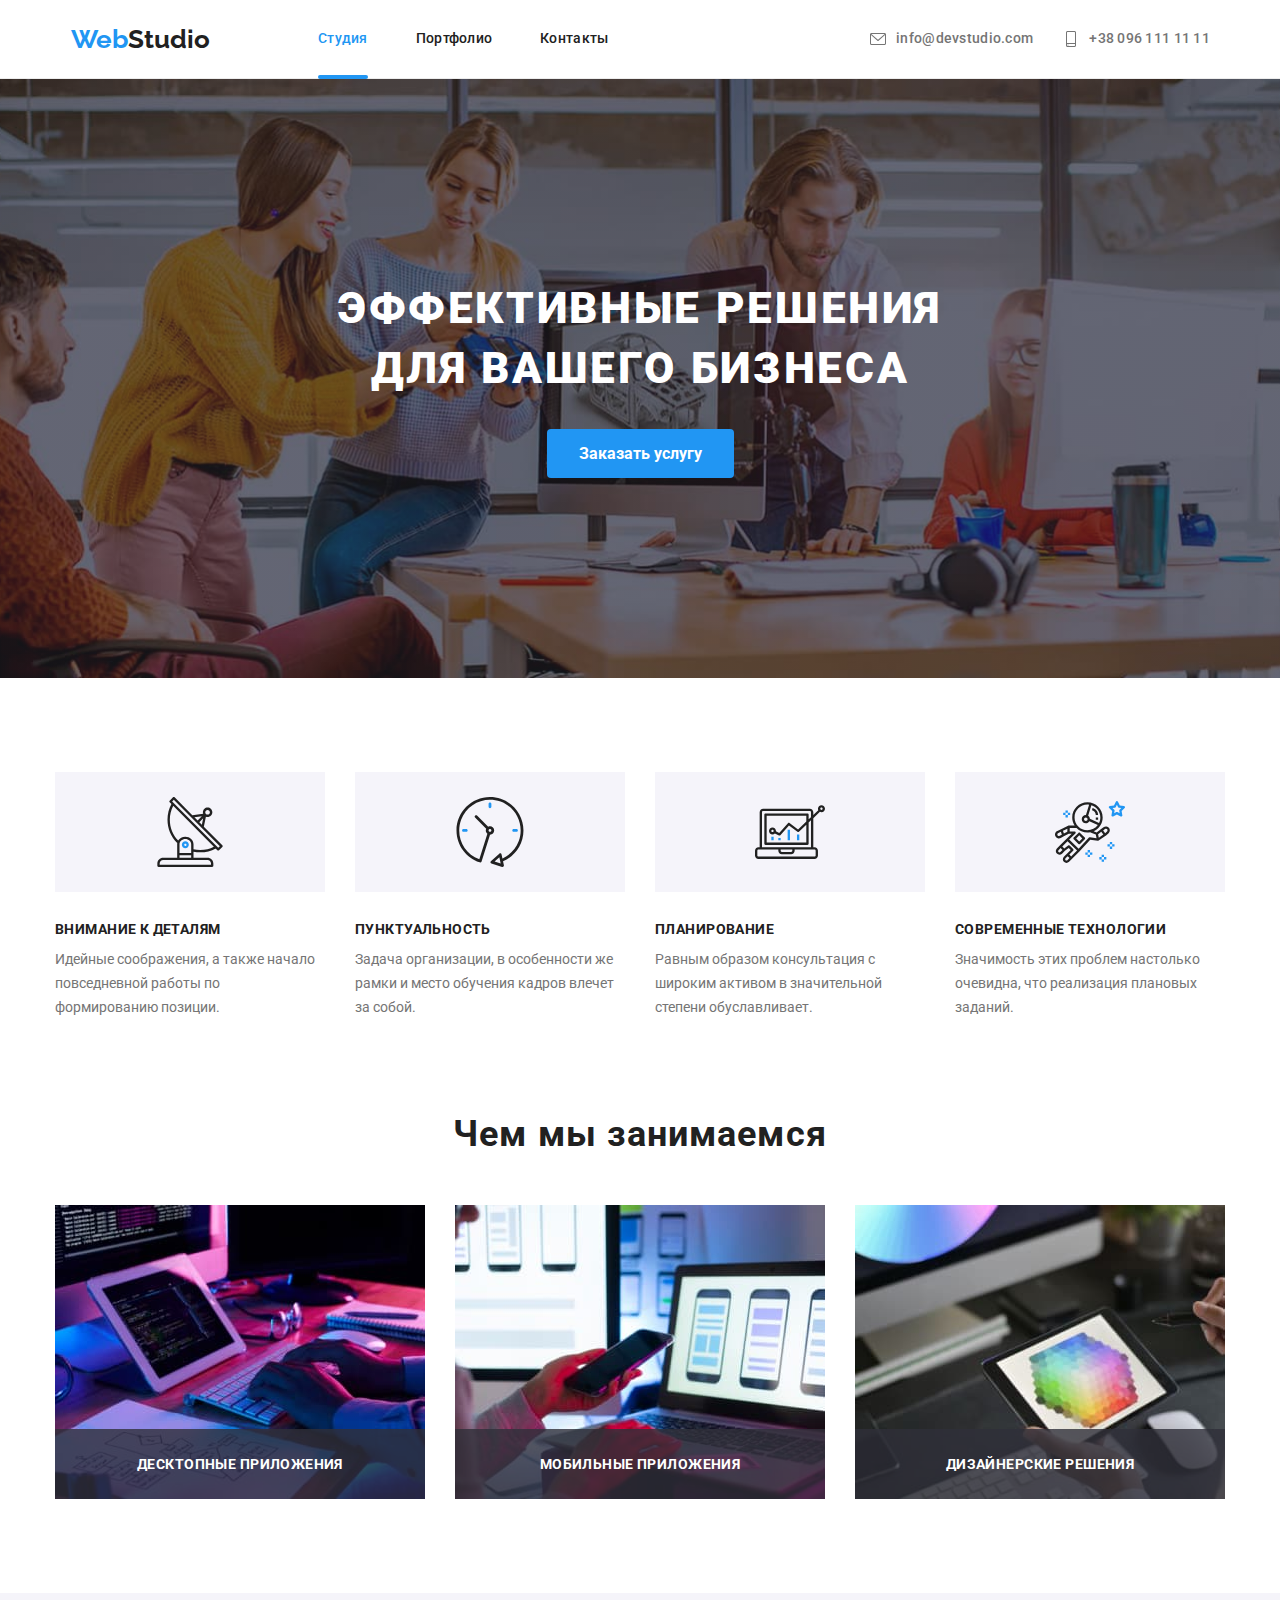
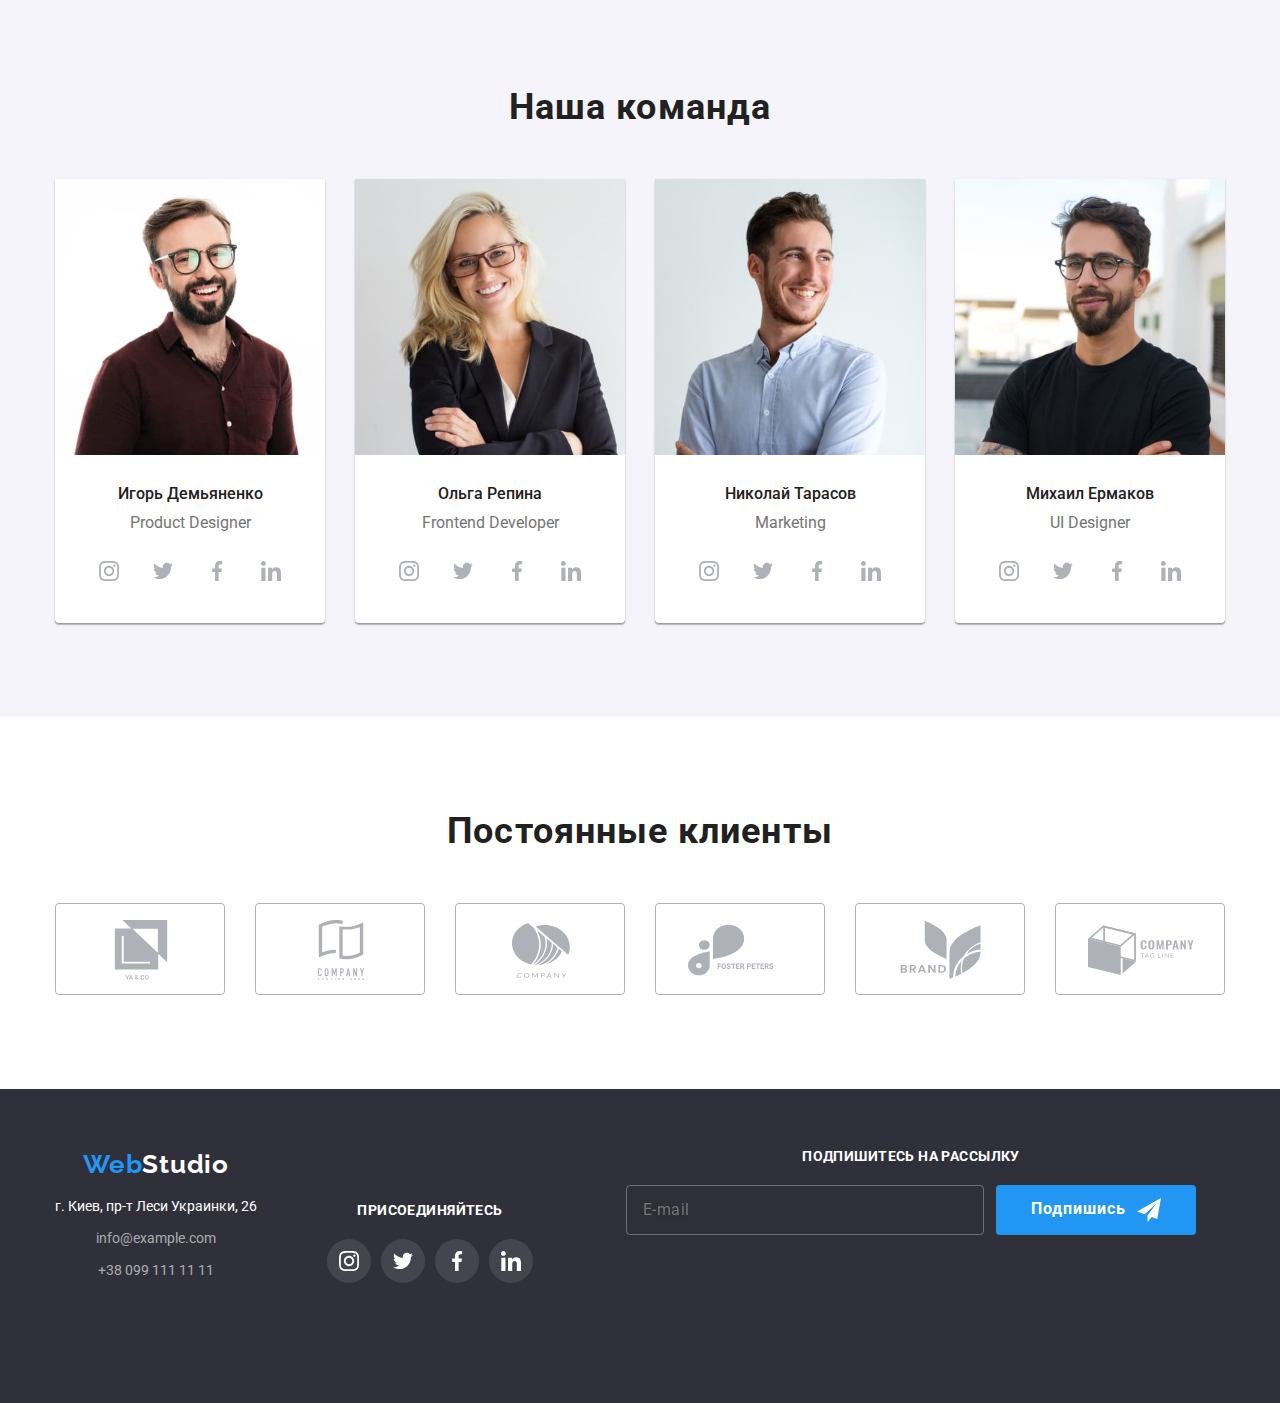
==== index.html @ 7cd4ce37 "Final" ====
<!DOCTYPE html>
<html lang="ru">
<head>
    <meta charset="UTF-8">
    <meta http-equiv="X-UA-Compatible" content="IE=edge">
    <meta name="viewport" content="width=device-width, initial-scale=1.0">
    <title>goit-markup-hw-01</title>
    <link rel="stylesheet" href="https://cdnjs.cloudflare.com/ajax/libs/modern-normalize/1.0.0/modern-normalize.min.css" />
    <link rel="preconnect" href="https://fonts.googleapis.com">
    <link rel="preconnect" href="https://fonts.gstatic.com" crossorigin>
    <link
        href="https://fonts.googleapis.com/css2?family=Raleway:wght@700&family=Roboto:wght@400;500;700;900&display=swap"
        rel="stylesheet">
    <link rel="stylesheet" href="css/main.min.css">
</head>

<body class="body">
    <!-- Header -->
        <header class="header">
            <div class="header__wrap container">
                <a href="./index.html" class="logo">
                    <span class="logo--part">Web</span>Studio
                </a>
                <div class="menu">
                    <button  type="button" class=" menu-open-btn" >
                        <svg class="menu-icon" width="40px" height="40px">
                            <use href="./images/icon/icons.svg#icon-menu-btn"></use>
                        </svg>
                    </button>
                    <div class="mob-menu is-hidden ">
                        <div class="menu-thumb">
                            <button  type="button" class=" menu-close-btn " >
                            <svg class="menu-icon" width="40px" height="40px">
                                <use href="./images/icon/icons.svg#icon-close-btn"></use></button>
                            </svg>
                                <ul class="menu-page">
                                    <li class="menu-page__list">
                                        <a class="menu-page__link" href="./index.html">Студия </a>
                                    </li>
                                    <li class="menu-page__list"><a class="menu-page__link" href="./portfolio.html">Портфолио</a></li>
                                    <li class="menu-page__list"><a class="menu-page__link" href="">Контакты</a></li>
                                </ul>
                            <div class="menu-bottom">
                                <ul class="menu-contact">
                                    <li class="menu-page__list">
                                        <a class="menu-contact__tel" href="tel:+380961111111">
                                            +38 096 111 11 11</a>
                                    </li>
                                    <li class="menu-page__list">
                                        <a class="menu-contact__mail" href="mailto:info@devstudio.com">
                                            info@devstudio.com</a>
                                    </li>
                                </ul>
                                <ul class="menu-soc-list">
                                    <li class="menu-soc-item"><a class="menu-soc-link" href="">Instagram</a></li>
                                    <span class="soc-line">|</span>
                                    <li class="menu-soc-item"><a class="menu-soc-link" href="">Twitter</a></li>
                                    <span class="soc-line">|</span>
                                    <li class="menu-soc-item"><a class="menu-soc-link" href="">Facebook</a></li>
                                    <span class="soc-line">|</span>
                                    <li class="menu-soc-item"><a class="menu-soc-link" href="">LinkedIn</a></li>
                                </ul>
                            </div>
                        </div>
                    </div>
                </div>
                    <nav class="header-nav">
                        <ul class="header-page">
                            <li class="header-page__list">
                                <a class="header-page__link header-page__link--visited" href="./index.html">Студия </a>
                            </li>
                            <li class="header-page__list"><a class="header-page__link" href="./portfolio.html">Портфолио</a></li>
                            <li class="header-page__list"><a class="header-page__link" href="">Контакты</a></li>
                        </ul>
                    </nav>
                    <ul class="header-contact">
                        <li class="header-page__contact">
                            <a class="header-contact__item" href="mailto:info@devstudio.com"> 
                                <svg class="header-contact__icon" width="16" height="16">
                                    <use href="./images/icon/icons.svg#icon-mail"></use>
                                </svg>
                                info@devstudio.com</a>
                        </li>
                        <li class="header-page__contact">
                            <a class="header-contact__item" href="tel:+380961111111">
                                <svg class="header-contact__icon" width="16" height="16">
                                    <use href="./images/icon/icons.svg#icon-phone"></use>
                                </svg>
                                +38 096 111 11 11</a>
                        </li>
                    </ul>
            </div>
        </header>
        <!-- Section-1-Hero-->
    <main>
        <section class="hero">
            <div class="container hero-items">
                    <h1 class="hero-title">Эффективные решения для вашего бизнеса</h1>
                    <button class="hero-btn" type="button" data-modal-open>Заказать услугу</button>
            </div>
        </section>
        <!-- Section-2 -->
                <section class="text">
                    <div class="container benefits">
                        <ul class="text-list">
                            <li class="text-li ">
                                <div class="icon-list">
                                    <svg width="70" height="70">
                                        <use href="./images/icon/icons.svg#icon-antenna"></use>
                                    </svg>
                                </div>
                                <h3 class="text-item-name">Внимание к деталям</h3>
                                <p class="text-item">Идейные соображения, а также начало повседневной работы по формированию
                                    позиции.</p>
                            </li>
                            <li class="text-li">
                                <div class="icon-list">
                                    <svg width="70" height="70">
                                        <use href="./images/icon/icons.svg#icon-clock"></use>
                                    </svg>
                                </div>
                                <h3 class="text-item-name">Пунктуальность</h3>
                                <p class="text-item">Задача организации, в особенности же рамки и место обучения кадров влечет за
                                    собой.</p>
                            </li>
                            <li class="text-li">
                                <div class="icon-list">
                                    <svg width="70" height="70">
                                        <use href="./images/icon/icons.svg#icon-diagram"></use>
                                    </svg>
                                </div>
                                <h3 class="text-item-name">Планирование</h3>
                                <p class="text-item">Равным образом консультация с широким активом в значительной степени
                                    обуславливает.</p>
                            </li>
                            <li class="text-li">
                                <div class="icon-list">
                                    <svg width="70" height="70">
                                        <use href="./images/icon/icons.svg#icon-astronaut"></use>
                                    </svg>
                                </div>
                                <h3 class="text-item-name">Современные технологии</h3>
                                <p class="text-item">Значимость этих проблем настолько очевидна, что реализация плановых заданий.
                                </p>
                            </li>
                        </ul>
                    </div>
                </section>
        <!-- Section-3-do -->
                <section class="do">
                    <div class="container">
                        <h2 class="do-title">Чем мы занимаемся</h2>
                        <ul class="do-list">
                            <li class="do-item">
                                <img 
                                srcset="
                                ./images/do/desktop/img1-370.jpg 1x, 
                                ./images/do/desktop/img1-370-2x.jpg 2x
                                "
                                src="./images/do/desktop/img1-370.jpg" 
                                alt="Работа на планшете" 
                                width="370" 
                                height="294">
                                <h3 class="do-text">Десктопные приложения</h3>
                            </li>
                            <li class="do-item">
                                <img
                                srcset="
                                ./images/do/desktop/img2-370.jpg 1x, 
                                ./images/do/desktop/img2-370-2x.jpg 2x
                                " 
                                src="./images/do/desktop/img2-370.jpg" 
                                alt="Мобильное приложение" 
                                width="370" 
                                height="294">
                                <h3 class="do-text">Мобильные приложения</h3>
                            </li>
                            <li class="do-item">
                                <img 
                                srcset="
                                ./images/do/desktop/img3-370.jpg 1x, 
                                ./images/do/desktop/img3-370-2x.jpg 2x
                                "
                                src="./images/do/desktop/img3-370.jpg" 
                                alt="Приложение на планшет" 
                                width="370" 
                                height="294">
                                <h3 class="do-text">Дизайнерские решения</h3>
                            </li>
                        </ul>
                    </div>
                </section>
        <!-- Section-4-team -->
                <section class="team">
                    <div class="container team-wrap">
                        <h2 class="team-title">Наша команда</h2>
                        <ul class="team-list">
                            <li class="team-item">
                                <img 
                                    srcset="
                                    ./images/team/mob/img1-450.jpg 1x, 
                                    ./images/team/mob/img1-450-2x.jpg 2x
                                    " 
                                    src="./images/team/mob/img1-450.jpgx" 
                                    alt="Игорь Демьяненко" 
                                    width="270" 
                                    height="260">
                            <div class="team-name-job">
                                <h3 class="team-person">Игорь Демьяненко</h3>
                                <p class="team-person-job">Product Designer</p>
                                <ul class="team-social">
                                    <li class="team-social-item">
                                        <a href="" class="team-social-link"> 
                                            <svg class="team-social-icon" width="20" height="20">
                                                <use href="./images/icon/icons.svg#icon-instagram"></use>
                                            </svg>
                                        </a>
                                    </li>
                                    <li class="team-social-item">
                                        <a href="" class="team-social-link"> 
                                            <svg class="team-social-icon" width="20" height="20">
                                                <use href="./images/icon/icons.svg#icon-twitter"></use>
                                            </svg>
                                        </a>
                                    </li>
                                    <li class="team-social-item">
                                        <a href="" class="team-social-link"> 
                                            <svg class="team-social-icon" width="20" height="20">
                                                <use href="./images/icon/icons.svg#icon-facebook"></use>
                                            </svg>
                                        </a>
                                    </li>
                                    <li class="team-social-item">
                                        <a href="" class="team-social-link"> 
                                            <svg class="team-social-icon" width="20" height="20">
                                                <use href="./images/icon/icons.svg#icon-linkedin"></use>
                                            </svg>
                                        </a>
                                    </li>
                                </ul>
                            </div>
                            </li>
                            <li class="team-item">
                                <img
                                    srcset="
                                    ./images/team/mob/img2-450.jpg 1x, 
                                    ./images/team/mob/img2-450-2x.jpg 2x
                                    "
                                    src="./images/team/mob/img2-450.jpg" 
                                    alt="Ольга Репина" 
                                    width="270" 
                                    height="260">
                            <div class="team-name-job">
                                <h3 class="team-person">Ольга Репина</h3>
                                <p class="team-person-job">Frontend Developer</p>
                                <ul class="team-social">
                                    <li class="team-social-item">
                                        <a href="" class="team-social-link"> 
                                            <svg class="team-social-icon" width="20" height="20">
                                                <use href="./images/icon/icons.svg#icon-instagram"></use>
                                            </svg>
                                        </a>
                                    </li>
                                    <li class="team-social-item">
                                        <a href="" class="team-social-link"> 
                                            <svg class="team-social-icon" width="20" height="20">
                                                <use href="./images/icon/icons.svg#icon-twitter"></use>
                                            </svg>
                                        </a>
                                    </li>
                                    <li class="team-social-item">
                                        <a href="" class="team-social-link"> 
                                            <svg class="team-social-icon" width="20" height="20">
                                                <use href="./images/icon/icons.svg#icon-facebook"></use>
                                            </svg>
                                        </a>
                                    </li>
                                    <li class="team-social-item">
                                        <a href="" class="team-social-link"> 
                                            <svg class="team-social-icon" width="20" height="20">
                                                <use href="./images/icon/icons.svg#icon-linkedin"></use>
                                            </svg>
                                        </a>
                                    </li>
                                </ul>                                
                            </div>
                            </li>
                            <li class="team-item">
                                <img
                                    srcset="
                                    ./images/team/mob/img3-450.jpg 1x, 
                                    ./images/team/mob/img3-450-2x.jpg 2x
                                    "
                                    src="./images/team/mob/img3-450.jpg" 
                                    alt="Николай Тарасов" 
                                    width="270" 
                                    height="260">
                            <div class="team-name-job">
                                <h3 class="team-person">Николай Тарасов</h3>
                                <p class="team-person-job">Marketing</p>
                                <ul class="team-social">
                                    <li class="team-social-item">
                                        <a href="" class="team-social-link"> 
                                            <svg class="team-social-icon" width="20" height="20">
                                                <use href="./images/icon/icons.svg#icon-instagram"></use>
                                            </svg>
                                        </a>
                                    </li>
                                    <li class="team-social-item">
                                        <a href="" class="team-social-link"> 
                                            <svg class="team-social-icon" width="20" height="20">
                                                <use href="./images/icon/icons.svg#icon-twitter"></use>
                                            </svg>
                                        </a>
                                    </li>
                                    <li class="team-social-item">
                                        <a href="" class="team-social-link"> 
                                            <svg class="team-social-icon" width="20" height="20">
                                                <use href="./images/icon/icons.svg#icon-facebook"></use>
                                            </svg>
                                        </a>
                                    </li>
                                    <li class="team-social-item">
                                        <a href="" class="team-social-link"> 
                                            <svg class="team-social-icon" width="20" height="20">
                                                <use href="./images/icon/icons.svg#icon-linkedin"></use>
                                            </svg>
                                        </a>
                                    </li>
                                </ul>                                
                            </div>
                            </li>
                            <li class="team-item">
                                <img
                                    srcset="
                                    ./images/team/mob/img4-450.jpg 1x, 
                                    ./images/team/mob/img4-450-2x.jpg 2x
                                    "
                                    src="./images/team/mob/img4-450.jpg" 
                                    alt="Михаил Ермаков" 
                                    width="270" 
                                    height="260">
                            <div class="team-name-job">
                                <h3 class="team-person">Михаил Ермаков</h3>
                                <p class="team-person-job">UI Designer</p>
                                <ul class="team-social">
                                    <li class="team-social-item">
                                        <a href="" class="team-social-link"> 
                                            <svg class="team-social-icon" width="20" height="20">
                                                <use href="./images/icon/icons.svg#icon-instagram"></use>
                                            </svg>
                                        </a>
                                    </li>
                                    <li class="team-social-item">
                                        <a href="" class="team-social-link"> 
                                            <svg class="team-social-icon" width="20" height="20">
                                                <use href="./images/icon/icons.svg#icon-twitter"></use>
                                            </svg>
                                        </a>
                                    </li>
                                    <li class="team-social-item">
                                        <a href="" class="team-social-link"> 
                                            <svg class="team-social-icon" width="20" height="20">
                                                <use href="./images/icon/icons.svg#icon-facebook"></use>
                                            </svg>
                                        </a>
                                    </li>
                                    <li class="team-social-item">
                                        <a href="" class="team-social-link"> 
                                            <svg class="team-social-icon" width="20" height="20">
                                                <use href="./images/icon/icons.svg#icon-linkedin"></use>
                                            </svg>
                                        </a>
                                    </li>
                                </ul>                                
                            </div>
                            </li>
                        </ul>
                    </div>
                </section>
        <!-- Clients -->
                <section class="clients">
                    <div class="container client-wrap">
                        <h3 class="clients-title">Постоянные клиенты</h3>
                            <ul class="clients-list">
                                <li class="clients-item">
                                    <a href="" class="clients-link">
                                        <svg class="clients-icon" width="106" height="60">
                                                <use href="./images/icon/icons.svg#icon-group-1"></use>
                                        </svg>
                                    </a>
                                </li>
                                <li class="clients-item">
                                    <a href="" class="clients-link">
                                        <svg class="clients-icon" width="106" height="60">
                                                <use href="./images/icon/icons.svg#icon-group-2"></use>
                                        </svg>
                                    </a>
                                </li>
                                <li class="clients-item">
                                    <a href="" class="clients-link">
                                        <svg class="clients-icon" width="106" height="60">
                                                <use href="./images/icon/icons.svg#icon-group-3"></use>
                                        </svg>
                                    </a>
                                </li>
                                <li class="clients-item">
                                    <a href="" class="clients-link">
                                        <svg class="clients-icon" width="106" height="60">
                                                <use href="./images/icon/icons.svg#icon-group-4"></use>
                                        </svg>
                                    </a>
                                </li>
                                <li class="clients-item">
                                    <a href="" class="clients-link">
                                        <svg class="clients-icon" width="106" height="60">
                                                <use href="./images/icon/icons.svg#icon-group-5"></use>
                                        </svg>
                                    </a>
                                </li>
                                <li class="clients-item">
                                    <a href="" class="clients-link">
                                        <svg class="clients-icon" width="106" height="60">
                                                <use href="./images/icon/icons.svg#icon-group-6"></use>
                                        </svg>
                                    </a>
                                </li>
                            </ul>
                    </div>
                </section>
    </main>
    <!-- Footer -->
        <footer class="footer">
            <div class="container footer-wrap">
                <div class=" footer-tablet-wrap ">
                    <div class="footer-item">
                            <a class="logo footer__logo" href="">
                            <span class="logo--part">Web</span>Studio
                        </a>
                        <address class="footer-address">
                            г. Киев, пр-т Леси Украинки, 26
                            <ul class="footer-breadcrumbs">
                                <li class="footer-breadcrumbs__contact"><a class="footer-link" href="mailto:info@example.com">info@example.com</a></li>
                                <li class="footer-breadcrumbs__contact"><a class="footer-link" href="tel:+380991111111">+38 099 111 11 11</a></li>
                            </ul>
                        </address>
                    </div>
                    <div class="footer-item">
                        <h3 class="footer-item__title">присоединяйтесь</h3>
                        <ul class="footer-item__list">
                            <li class="footer-social">
                                <a href="" class="footer-social__link">
                                    <svg class="footer-social__icon" width="20" height="20">
                                        <use href="./images/icon/icons.svg#icon-instagram"></use>
                                    </svg>
                                </a>
                            </li>
                            <li class="footer-social">
                                <a href="" class="footer-social__link">
                                    <svg class="footer-social__icon" width="20" height="20">
                                        <use href="./images/icon/icons.svg#icon-twitter"></use>
                                    </svg>
                                </a>
                            </li>
                            <li class="footer-social">
                                <a href="" class="footer-social__link">
                                    <svg class="footer-social__icon" width="20" height="20">
                                        <use href="./images/icon/icons.svg#icon-facebook"></use>
                                    </svg>
                                </a>
                            </li>
                            <li class="footer-social">
                                <a href="" class="footer-social__link">
                                    <svg class="footer-social__icon" width="20" height="20">
                                        <use href="./images/icon/icons.svg#icon-linkedin"></use>
                                    </svg>
                                </a>
                            </li>
                        </ul>
                    </div>
                </div>
                    <form class="social-form">
                        <label class="social-form__list" for="subscribe">Подпишитесь на рассылку</label>
                        <div class="social-form__btn">
                            <input class="social-form__mail" type="text" id="subscribe" name="mail" placeholder="E-mail">
                            <button class="social-form__subscribe-btn" type="button">Подпишись
                                <svg class="social-form__subscribe-icon" width="24" height="24">
                                    <use href="./images/icon/icons.svg#icon-telegram"></use>
                                </svg>
                            </button>
                        </div>
                    </form>    
            </div>
        </footer>
        <!---------- Modal ---------->
        <div class="backdrop is-hidden" data-modal>
            <div class="modal" >
                <button type="button" class="button-close" data-modal-close>
                    <svg class="close-button-in" width="18" height="18">
                        <use href="./images/icon/icons.svg#icon-close"></use>
                    </svg>
                </button>
                <p class="modal-title">Оставьте свои данные, мы вам перезвоним</p>
                <div class="modal-form">
                    <form class="modal-list">
                        <div class="modal-position">
                            <label class="modal-item-name" for="name">Имя</label>
                            <div class="modal-icon-position">
                                <input class="modal-item" type="text" id="name" name="name">
                                <svg class="modal-icon" width="18" height="18">
                                    <use href="./images/icon/icons.svg#icon-modal-human"></use>
                                </svg>
                            </div>
                        </div>
                        <div class="modal-position">
                            <label class="modal-item-name" for="tel">Телефон</label>
                            <div class="modal-icon-position">
                                <input class="modal-item" type="tel" id="tel" name="tel">
                                <svg class="modal-icon" width="18" height="18">
                                    <use href="./images/icon/icons.svg#icon-modal-tel"></use>
                                </svg>
                            </div>
                        </div>
                        <div class="modal-position">
                            <label class="modal-item-name" for="mail">Почта</label>
                            <div class="modal-icon-position">
                                <input class="modal-item" type="email" id="mail" name="mail">
                                <svg class="modal-icon" width="18" height="18">
                                    <use href="./images/icon/icons.svg#icon-modal-mail"></use>
                                </svg>
                            </div>
                        </div>
                        <div class="modal-position">
                            <label class="modal-item-name" for="comment">Комментарий</label>
                            <textarea class="modal-item comment" name="comment" id="comment" placeholder="Введите текст"></textarea>
                        </div>
                        <div class="checkbox-position">
                            <input type="checkbox" id="check" class="checkbox-input visually-hidden">
                            <label class="checkbox-text" for="check">Соглашаюсь с рассылкой и принимаю <a class="link-modal" href="">Условия договора</a></label>
                        </div>
                        <div class="button-position">
                            <button class="buttom-submit" type="submit">Отправить</button>
                        </div>
                    </form>
                </div>
                
            </div>
            
        </div>
        <!---------- Script ---------->
        <script src="./js/modal.js"></script>
        <script src="./js/menu.js"></script>
</body>

</html>
---- css/main.min.css ----
*{box-sizing:border-box}body{font-family:var(--basic-font);font-style:normal;color:var(--basic-color);min-width:320px}button{cursor:pointer;border:none;border-radius:4px}address{font-style:normal}img{display:block;width:100%;height:auto}p,h1,h2,h3,h4,h5,h6{margin:0}ul,p{margin:0;padding-left:0}img{display:block;margin:0;padding:0}a{text-decoration:none}li{list-style-type:none}input,textarea{outline:none}.visually-hidden{position:absolute;width:1px;height:1px;margin:-1px;border:0;padding:0;white-space:nowrap;clip-path:inset(100%);clip:rect(0 0 0 0);overflow:hidden}.is-hidden{opacity:0;pointer-events:none;visibility:hidden}:root{--basic-color: #212121;--second-basic-color: #2196f3;--third-basic-color: #ffffff;--basic-font-weight: 700;--secondary-font-weight:400;--third-font-weight:500;--typical-gap: 30px;--basic-font:"Roboto", sans-serif}.backdrop{position:fixed;top:0;left:0;width:100%;height:100%;background-color:rgba(0,0,0,.2);transition:opacity 250ms cubic-bezier(0.4, 0, 0.2, 1),visibility 250ms cubic-bezier(0.4, 0, 0.2, 1)}.container{width:100%;padding-left:15px;padding-right:15px;margin:0 auto}@media screen and (min-width: 320px){.container{min-width:320px}}@media screen and (max-width: 319px){.container{min-width:320px}}@media screen and (min-width: 768px){.container{min-width:768px}}@media screen and (min-width: 1200px){.container{max-width:1200px}}.logo{font-family:"Raleway",sans-serif;font-style:normal;font-weight:700;font-size:26px;line-height:1.19;color:var(--basic-color);align-items:center;padding:16px;display:block}@media screen and (min-width: 768px){.logo{display:flex}}.logo--part{color:var(--second-basic-color)}@media screen and (max-width: 767px){.backdrop{display:flex;justify-content:center;align-items:center}}.modal{background-color:#fff;box-shadow:0px 1px 3px rgba(0,0,0,.12),0px 1px 1px rgba(0,0,0,.14),0px 2px 1px rgba(0,0,0,.2);border-radius:4px;padding:40px}@media screen and (min-width: 320px){.modal{position:relative;width:450px;height:609px}}@media screen and (min-width: 320px)and (max-width: 480px){.modal{margin-right:15px;margin-left:15px}}@media screen and (max-width: 319px){.modal{position:relative;width:450px;height:609px}}@media screen and (max-width: 319px)and (max-width: 480px){.modal{margin-right:15px;margin-left:15px}}@media screen and (min-width: 768px){.modal{position:absolute;top:50%;left:50%;transform:translate(-50%, -50%)}}@media screen and (min-width: 1200px){.modal{width:530px;height:580px}}.button-close{position:absolute;display:flex;border-radius:50%;width:30px;height:30px;top:8px;right:8px;align-items:center;justify-content:center;background-color:rgba(0,0,0,0);border:1px solid rgba(0,0,0,.1)}.button-close:hover .close-button-in{fill:var(--second-basic-color)}.button-close:focus .close-button-in{fill:var(--second-basic-color)}.close-button-in{transition:fill 250ms cubic-bezier(0.4, 0, 0.2, 1)}.modal-title{font-weight:700;font-size:20px;line-height:1.5;text-align:center;letter-spacing:.03em;margin-bottom:12px;color:var(--basic-color)}@media screen and (min-width: 1200px){.modal-title{font-size:20px;line-height:1.15}}.modal-item{width:100%;height:40px;border:1px solid rgba(33,33,33,.2);border-radius:4px;padding-left:42px;background-color:rgba(0,0,0,0);transition:border-color 250ms cubic-bezier(0.4, 0, 0.2, 1)}.modal-item:hover,.modal-item:focus{border-color:var(--second-basic-color)}.modal-position:hover .modal-item,.modal-position:focus .modal-item{border-color:var(--second-basic-color)}.comment{font-size:16px;height:120px;resize:none;padding:12px 16px}.comment::placeholder{font-weight:400;font-size:16px;line-height:20px;letter-spacing:.01em;color:rgba(117,117,117,.5)}.modal-item-name{font-weight:400;font-size:12px;line-height:1.16;letter-spacing:.01em;color:#757575;margin-bottom:4px}@media screen and (min-width: 1200px){.modal-item-name{font-size:14px;line-height:1.14}}.modal-position{margin-bottom:10px}.modal-position:nth-child(4){margin-bottom:20px}.modal-icon-position{position:relative}.modal-icon{position:absolute;left:15px;top:50%;transform:translateY(-50%);transition:fill 250ms cubic-bezier(0.4, 0, 0.2, 1);fill:#212121}.modal-item:focus~.modal-icon{fill:var(--second-basic-color)}.modal-item:hover~.modal-icon{fill:var(--second-basic-color)}.modal-position:hover .modal-icon{fill:var(--second-basic-color)}.modal-position:focus .modal-icon{fill:var(--second-basic-color)}.button-position{display:flex;justify-content:center}.buttom-submit{width:200px;height:50px;background-color:var(--second-basic-color);color:var(--third-basic-color);transition:250ms cubic-bezier(0.4, 0, 0.2, 1)}.buttom-submit:hover,.buttom-submit:focus{background-color:#188ce8}.checkbox-position{margin-bottom:30px}.link-modal{font-size:12px;line-height:1.16;text-decoration:underline;color:var(--second-basic-color);margin-left:5px}@media screen and (min-width: 1200px){.link-modal{font-size:14px;line-height:1.71}}.checkbox-text{font-weight:400;font-size:12px;line-height:1.16;letter-spacing:.03em;color:#757575}.checkbox-text::before{display:inline-block;content:"";width:16px;height:15px;border:2px solid #303030;border-radius:3px;margin-right:4px}.checkbox-input:checked+.checkbox-text::before{background-color:var(--second-basic-color);background-image:url(../images/accept.svg);background-repeat:no-repeat;background-position:center;background-size:contain;border:rgba(0,0,0,0)}@media screen and (min-width: 1200px){.checkbox-text{font-size:14px;line-height:1.71}}.no-scroll{overflow:hidden}@media screen and (min-width: 768px){.menu{display:none}}.menu-open-btn,.menu-close-btn{position:absolute;top:10px;right:15px;padding:0;background-color:rgba(0,0,0,0)}.menu-icon{transition:fill 250ms cubic-bezier(0.4, 0, 0.2, 1)}.menu-close-btn:hover .menu-icon,.menu-close-btn:focus .menu-icon{fill:#2196f3}.menu-open-btn:hover .menu-icon,.menu-open-btn:focus .menu-icon{fill:#2196f3}.mob-menu{position:fixed;top:0;left:0;background-color:#fff;height:100vh;width:100vw;z-index:5;padding-top:48px;padding-bottom:48px;padding-left:30px;transition:opacity 250ms cubic-bezier(0.4, 0, 0.2, 1),visibility 250ms cubic-bezier(0.4, 0, 0.2, 1)}.mob-menu .menu-thumb{display:flex;flex-direction:column;height:100%;overflow:auto}.menu-page{padding:0;align-items:center}.menu-page__list{font-weight:var(--third-font-weight);font-size:40px;line-height:1.17;letter-spacing:.02em;color:#2196f3}.menu-page__list+.menu-page__list{margin-top:32px}.menu-page__link{font-weight:var(--third-font-weight);letter-spacing:.02em;color:var(--basic-color);display:flex;transition:color 250ms cubic-bezier(0.4, 0, 0.2, 1)}.menu-page__link:focus,.menu-page__link:hover{color:var(--second-basic-color)}.menu-page__link--visited{color:var(--second-basic-color)}.menu-bottom{margin-top:auto}.menu-contact{padding:0;align-items:center;margin-left:auto;margin-bottom:64px}.menu-contact__tel{font-weight:var(--third-font-weight);font-size:34px;line-height:1.17;letter-spacing:.02em;color:#2196f3;margin-bottom:32px}.menu-contact__mail{font-weight:var(--third-font-weight);font-size:24px;line-height:28px;letter-spacing:.02em;color:#757575}.menu-soc-list{display:flex}.menu-soc-link{font-weight:var(--third-font-weight);font-size:18px;line-height:1.22;letter-spacing:.02em;color:#2196f3}.soc-line{margin-left:10px;margin-right:10px;color:rgba(33,33,33,.2)}.header{border-bottom:1px solid #ececec}.header-nav{display:none}@media screen and (min-width: 768px){.header-nav{display:flex}}.header__wrap{display:flex}@media screen and (max-width: 1199px){.header__wrap{justify-content:space-between;margin:0;padding:0}}.header-page{padding:0;display:flex;align-items:center}@media screen and (min-width: 1200px){.header-page{margin-left:93px}}.header-contact{padding:0;display:none;align-items:center}@media screen and (min-width: 768px){.header-contact{display:block;margin-top:21px;margin-right:15px}}@media screen and (min-width: 1200px){.header-contact{display:flex;flex-wrap:nowrap;margin-left:auto;margin-top:0}}.header-page__list:not(:last-child){margin-right:50px}.header-page__link{position:relative;font-weight:var(--third-font-weight);font-size:14px;line-height:1.14;letter-spacing:.02em;color:var(--basic-color);padding:32px 0;align-items:stretch;display:flex;transition:color 250ms cubic-bezier(0.4, 0, 0.2, 1);margin:-1px}.header-page__link:focus,.header-page__link:hover{color:var(--second-basic-color)}.header-page__link--visited{color:var(--second-basic-color)}.header-page__link--visited::after{position:absolute;bottom:0;content:"";width:100%;height:4px;background-color:var(--second-basic-color);border-radius:2px}.header-contact__item{font-weight:var(--third-font-weight);font-size:14px;line-height:1.14;letter-spacing:.02em;color:#757575;align-items:center;display:flex;transition:color 250ms cubic-bezier(0.4, 0, 0.2, 1)}.header-contact__item:focus,.header-contact__item:hover{color:var(--second-basic-color)}@media screen and (max-width: 1199px)and (min-width: 768px){.header-page__contact+.header-page__contact{margin-top:10px}}@media screen and (min-width: 1200px){.header-page__contact+.header-page__contact{margin-left:30px}}.header-contact__icon{margin-right:8px}.header-contact__item .header-contact__icon{fill:currentColor}.header-contact__item:focus .header-contact__icon{fill:currentColor}.header-contact__item:hover .header-contact__icon{fill:currentColor}@media screen and (min-width: 1200px){.header-contact__icon{margin-right:10px}}.hero{min-width:320px;background-color:#2f303a;padding:118px 0;margin:0 auto;background-image:linear-gradient(rgba(47, 48, 58, 0.4), rgba(47, 48, 58, 0.4)),url(/images/hero/hero-bg-mob.jpg);background-position:center;background-repeat:no-repeat;background-size:cover}@media(min-device-pixel-ratio: 2),(min-resolution: 192dpi),(min-resolution: 2dppx){.hero{background-image:linear-gradient(rgba(47, 48, 58, 0.4), rgba(47, 48, 58, 0.4)),url("/images/hero/hero-bg-mob-x2.jpg")}}@media screen and (min-width: 768px){.hero{min-width:768px;background-image:linear-gradient(rgba(47, 48, 58, 0.4), rgba(47, 48, 58, 0.4)),url(/images/hero/hero-bg-tab.jpg)}}@media screen and (min-width: 768px)and (min-device-pixel-ratio: 2),screen and (min-width: 768px)and (min-resolution: 192dpi),screen and (min-width: 768px)and (min-resolution: 2dppx){.hero{background-image:linear-gradient(rgba(47, 48, 58, 0.4), rgba(47, 48, 58, 0.4)),url("/images/hero/hero-bg-tab-x2.jpg")}}@media screen and (min-width: 1200px){.hero{max-width:1600px;padding:200px 0;background-image:linear-gradient(rgba(47, 48, 58, 0.4), rgba(47, 48, 58, 0.4)),url(/images/hero/hero-bg-desktop.jpg)}}@media screen and (min-width: 1200px)and (min-device-pixel-ratio: 2),screen and (min-width: 1200px)and (min-resolution: 192dpi),screen and (min-width: 1200px)and (min-resolution: 2dppx){.hero{background-image:linear-gradient(rgba(47, 48, 58, 0.4), rgba(47, 48, 58, 0.4)),url("/images/hero/hero-bg-desktop-x2.jpg")}}.hero-title{font-weight:900;font-size:26px;line-height:1.62;letter-spacing:.06em;text-transform:uppercase;color:var(--third-basic-color);margin-bottom:var(--typical-gap);padding:0;max-width:360px;text-align:center}@media screen and (min-width: 1200px){.hero-title{font-size:44px;line-height:1.36;max-width:696px}}.hero-items{display:flex;flex-direction:column;align-items:center}.hero-btn{font-weight:var(--basic-font-weight);font-size:16px;line-height:1.85;color:var(--third-basic-color);background-color:var(--second-basic-color);padding:10px 32px;max-width:200px;transition:background-color 250ms cubic-bezier(0.4, 0, 0.2, 1)}.hero-btn:hover,.hero-btn:focus{background-color:#188ce8}.text{padding:60px 0}@media screen and (min-width: 1200px){.text{padding:94px 0}}@media screen and (min-width: 320px){.benefits{max-width:480px}}@media screen and (max-width: 319px){.benefits{max-width:480px}}@media screen and (min-width: 768px){.benefits{max-width:768px}}@media screen and (min-width: 1200px){.benefits{max-width:1200px}}@media screen and (min-width: 320px){.text-list:not(:last-child){margin-bottom:-15px}}@media screen and (max-width: 319px){.text-list:not(:last-child){margin-bottom:-15px}}@media screen and (min-width: 768px){.text-list{margin:-15px;display:flex;align-items:center;flex-wrap:wrap;justify-content:center}}@media screen and (min-width: 1200px){.text-list{display:flex}}.icon-list{background-color:#f5f4fa;display:flex;height:120px;background-repeat:no-repeat;background-position:center;margin-bottom:30px;align-items:center;justify-content:center}@media screen and (min-width: 768px){.icon-list{width:354px}}@media screen and (min-width: 1200px){.icon-list{width:270px}}.text-li{display:block}@media screen and (min-width: 320px){.text-li:not(:last-child){margin-bottom:15px}}@media screen and (max-width: 319px){.text-li:not(:last-child){margin-bottom:15px}}@media screen and (min-width: 768px){.text-li{margin:15px;max-width:354px;width:calc((100% - 60px)/2)}}@media screen and (min-width: 1200px){.text-li{width:270px}}.text-item-name{font-weight:var(--basic-font-weight);font-size:14px;line-height:1.14;letter-spacing:.03em;text-transform:uppercase;margin-bottom:10px;padding:0}@media screen and (min-width: 320px){.text-item-name{text-align:center}}@media screen and (max-width: 319px){.text-item-name{text-align:center}}@media screen and (min-width: 768px){.text-item-name{text-align:start}}.text-item{font-size:14px;line-height:1.7;color:#757575;padding:0;margin:0}.do{padding-bottom:94px}@media screen and (max-width: 1199px){.do{display:none}}.do-title{font-weight:var(--basic-font-weight);font-size:36px;line-height:1.16;text-align:center;letter-spacing:.03em;margin-bottom:50px}.do-list{position:relative;display:flex;padding:0}.do-item:not(:last-child){margin-right:var(--typical-gap)}.do-text{position:absolute;width:370px;height:70px;bottom:0;display:flex;align-items:center;justify-content:center;font-size:14px;line-height:1.14px;text-align:center;letter-spacing:.03em;text-transform:uppercase;color:#fff;background-color:rgba(47,48,58,.8)}.team{background-color:#f5f4fa;padding:60px 0}@media screen and (min-width: 1200px){.team{padding:94px 0}}@media screen and (min-width: 320px){.team-wrap{max-width:480px}}@media screen and (max-width: 319px){.team-wrap{max-width:480px}}@media screen and (min-width: 768px){.team-wrap{max-width:768px}}@media screen and (min-width: 1200px){.team-wrap{max-width:1200px}}.team-title{font-weight:var(--basic-font-weight);font-size:28px;line-height:1.17;text-align:center;letter-spacing:.03em;margin-bottom:30px;padding:0}@media screen and (min-width: 768px){.team-title{font-size:28px;line-height:1.17}}@media screen and (min-width: 1200px){.team-title{font-size:36px;line-height:1.16;margin:0 0 50px 0}}.team-list{padding:0;margin:0;margin:-15px}@media screen and (min-width: 768px){.team-list{display:flex;flex-wrap:wrap;justify-content:center}}@media screen and (min-width: 1200px){.team-social-item:not(:last-child){margin-right:10px}}.team-social{display:flex;justify-content:center}.team-social-link{display:flex;width:44px;height:44px;border-radius:50%;align-items:center;justify-content:center;transition:background-color 250ms cubic-bezier(0.4, 0, 0.2, 1)}.team-social-link:hover,.team-social-link:focus{background-color:#2196f3}.team-social-icon{fill:#afb1b8;transition:fill 250ms cubic-bezier(0.4, 0, 0.2, 1)}.team-social-link:focus .team-social-icon{fill:#fff}.team-social-link:hover .team-social-icon{fill:#fff}.team-item{box-shadow:0px 1px 3px rgba(0,0,0,.12),0px 1px 1px rgba(0,0,0,.14),0px 2px 1px rgba(0,0,0,.2);border-radius:0px 0px 4px 4px;background-color:var(--third-basic-color);margin:15px}@media screen and (min-width: 768px){.team-item{max-width:354px;flex-basis:calc((100% - 30px)/2)}}@media screen and (min-width: 1200px){.team-item{max-width:270px}}.team-name-job{padding:var(--typical-gap) 0}.team-person{font-weight:var(--third-font-weight);font-size:16px;line-height:1.18;text-align:center;color:var(--basic-color);margin-bottom:10px;padding:0}.team-person-job{font-size:16px;line-height:1.18;text-align:center;color:#757575;margin-bottom:16px;padding:0}.clients{padding:60px 0}@media screen and (min-width: 1200px){.clients{padding:94px 0}}@media screen and (min-width: 320px){.client-wrap{max-width:480px}}@media screen and (max-width: 319px){.client-wrap{max-width:480px}}@media screen and (min-width: 768px){.client-wrap{max-width:768px}}@media screen and (min-width: 1200px){.client-wrap{max-width:1200px}}.clients-title{font-weight:var(--basic-font-weight);font-size:28px;line-height:1.17;text-align:center;letter-spacing:.03em;color:var(--basic-color);margin-bottom:30px}@media screen and (min-width: 1200px){.clients-title{font-size:36px;line-height:1.16;margin-bottom:50px}}.clients-list{display:flex;flex-wrap:wrap;justify-content:center;margin:-15px}.clients-item{border:1px solid #afb1b8;border-radius:4px;max-width:210px;max-height:92px;margin:15px;transition:border-color 250ms cubic-bezier(0.4, 0, 0.2, 1)}.clients-item:hover,.clients-item:focus{border-color:var(--second-basic-color)}@media screen and (min-width: 1200px){.clients-item{max-width:170px}}.clients-link{display:flex;width:210px;height:92px;align-items:center;justify-content:center}@media screen and (min-width: 768px){.clients-link{width:226px}}@media screen and (min-width: 1200px){.clients-link{width:170px}}.clients-icon{fill:#afb1b8;transition:fill 250ms cubic-bezier(0.4, 0, 0.2, 1)}.clients-item:hover .clients-icon{fill:var(--second-basic-color)}.footer{background-color:#2f303a;padding:60px 0}@media screen and (min-width: 768px){.footer-tablet-wrap{display:flex}}@media screen and (min-width: 768px)and (max-width: 1199px){.footer-tablet-wrap{justify-content:space-around;width:100%}}@media screen and (min-width: 1200px){.footer-tablet-wrap{flex-wrap:nowrap;align-items:flex-end}}.footer-wrap{display:flex}@media screen and (max-width: 767px){.footer-wrap{flex-direction:column;justify-content:center;align-items:center}}@media screen and (min-width: 768px)and (max-width: 1199px){.footer-wrap{flex-wrap:wrap}}@media screen and (min-width: 1200px){.footer-wrap{flex-wrap:nowrap;flex-direction:row}}.footer__logo{padding-top:0;letter-spacing:.03em;color:var(--third-basic-color)}.footer-address{font-weight:var(--secondary-font-weight);font-size:14px;line-height:1.71;color:var(--third-basic-color);margin-bottom:60px}.footer-breadcrumbs{display:flex;flex-direction:column;align-items:center;padding:0}.footer-breadcrumbs__contact{margin-top:8px}.footer-link{font-weight:var(--secondary-font-weight);font-size:14px;line-height:1.17;color:rgba(255,255,255,.6)}.footer-item__title{font-weight:var(--basic-font-weight);font-size:14px;line-height:1.14;letter-spacing:.03em;text-transform:uppercase;margin-bottom:20px;color:var(--third-basic-color)}.footer-item__list{margin-bottom:60px;display:flex;flex-grow:1}.footer-social+.footer-social{margin-left:10px}.footer-social__link{display:flex;width:44px;height:44px;border-radius:50%;align-items:center;justify-content:center;background-color:rgba(255,255,255,.1);transition:background-color 250ms cubic-bezier(0.4, 0, 0.2, 1)}.footer-social__link:hover,.footer-social__link:focus{background-color:var(--second-basic-color)}.footer-social__icon{fill:var(--third-basic-color)}.footer-item{display:flex;flex-direction:column;justify-content:center;align-items:center}@media screen and (min-width: 1200px){.footer-item+.footer-item{margin-left:70px}}.social-form{width:100%}@media screen and (min-width: 1200px){.social-form{width:auto;margin-left:93px;align-items:center}}.social-form__list{display:flex;justify-content:center;font-weight:var(--basic-font-weight);font-size:14px;line-height:1.14;letter-spacing:.03em;text-transform:uppercase;color:#fff;margin-bottom:20px}.social-form__btn{display:flex;flex-direction:column;align-items:center}@media screen and (min-width: 1200px){.social-form__btn{flex-direction:row}}.social-form__mail{width:100%;max-width:450px;height:50px;padding-left:16px;background-color:rgba(0,0,0,0);border:1px solid rgba(255,255,255,.3);box-sizing:border-box;filter:drop-shadow(0px 4px 4px rgba(0, 0, 0, 0.15));border-radius:4px;font-weight:var(--secondary-font-weight);font-size:16px;line-height:1.25;display:flex;align-items:center;letter-spacing:.03em;color:rgba(255,255,255,.6)}@media screen and (min-width: 1200px){.social-form__mail{width:358px;margin-right:12px}}.social-form__subscribe-btn{width:200px;height:50px;font-weight:var(--basic-font-weight);font-size:16px;line-height:1.88;display:flex;align-items:center;justify-content:space-around;letter-spacing:.06em;color:#fff;background-color:var(--second-basic-color);padding:10px 29px;transition:background-color 250ms cubic-bezier(0.4, 0, 0.2, 1);margin-top:20px}.social-form__subscribe-btn:focus,.social-form__subscribe-btn:hover{background-color:#188ce8}@media screen and (min-width: 1200px){.social-form__subscribe-btn{margin-top:0}}.social-form__subscribe-icon{fill:var(--third-basic-color)}.portfolio{padding:60px 0}@media screen and (min-width: 320px){.prtf-wrap{max-width:480px}}@media screen and (max-width: 319px){.prtf-wrap{max-width:480px}}@media screen and (min-width: 768px){.prtf-wrap{max-width:768px}}@media screen and (min-width: 1200px){.prtf-wrap{max-width:1200px}}.nav-btn{font-weight:var(--third-font-weight);font-size:16px;line-height:1.62;text-align:center;letter-spacing:.03em;background-color:#f5f4fa;padding:6px 22px;margin:0;transition:background-color 250ms cubic-bezier(0.4, 0, 0.2, 1),color 250ms cubic-bezier(0.4, 0, 0.2, 1),box-shadow 250ms cubic-bezier(0.4, 0, 0.2, 1),color 250ms cubic-bezier(0.4, 0, 0.2, 1)}.prtf-btn :focus,.prtf-btn :hover{background-color:var(--second-basic-color);color:var(--third-basic-color);box-shadow:0px 1px 1px rgba(0,0,0,.12),0px 4px 4px rgba(0,0,0,.06),1px 4px 6px rgba(0,0,0,.16)}.prtf-btn:not(:last-child){margin-right:8px}.btn-prtf-now{color:var(--third-basic-color);background-color:var(--second-basic-color)}@media screen and (min-width: 768px){.prtf-item{margin:-15px;display:flex;flex-wrap:wrap;padding:0}}.prtf-item-name{font-weight:var(--basic-font-weight);font-size:18px;line-height:2;letter-spacing:.06em;color:var(--basic-color);margin-bottom:4px;padding:0}.prtf-item-text{font-size:16px;line-height:1.85;letter-spacing:.03em;color:#757575;padding:0}.prtf-list{padding:0}@media screen and (max-width: 767px){.prtf-list:not(:last-child){margin-bottom:var(--typical-gap)}}@media screen and (min-width: 768px){.prtf-list{margin:15px;width:354px}}@media screen and (min-width: 1200px){.prtf-list{width:370px}}.prtf-link{transition:box-shadow 250ms cubic-bezier(0.4, 0, 0.2, 1)}.prtf-link:hover,.prtf-link:focus{box-shadow:0px 1px 1px rgba(0,0,0,.12),0px 4px 4px rgba(0,0,0,.06),1px 4px 6px rgba(0,0,0,.16)}.prtf-info{position:relative;overflow:hidden}.prtf-info-overlay{position:absolute;top:0;left:0;background-color:rgba(33,150,243,.9);width:100%;height:100%;transform:translateY(100%);transition:transform 250ms cubic-bezier(0.4, 0, 0.2, 1)}.prtf-link:hover .prtf-info-overlay,.prtf-link:focus .prtf-info-overlay{transform:translateY(0)}.prtf-info-text{position:absolute;top:50%;left:50%;transform:translate(-50%, -50%);min-width:322px;min-height:168px;font-size:18px;line-height:1.56;letter-spacing:.03em;color:#fff}.border-prtf{border-right:1px solid #eee;border-left:1px solid #eee;border-bottom:1px solid #eee;padding:20px 24px}.prtf-list-btn{display:flex;flex-wrap:wrap;margin-bottom:40px}@media screen and (min-width: 768px){.prtf-list-btn{padding:0;margin-right:0;margin-bottom:50px;justify-content:center}}/*# sourceMappingURL=main.min.css.map */
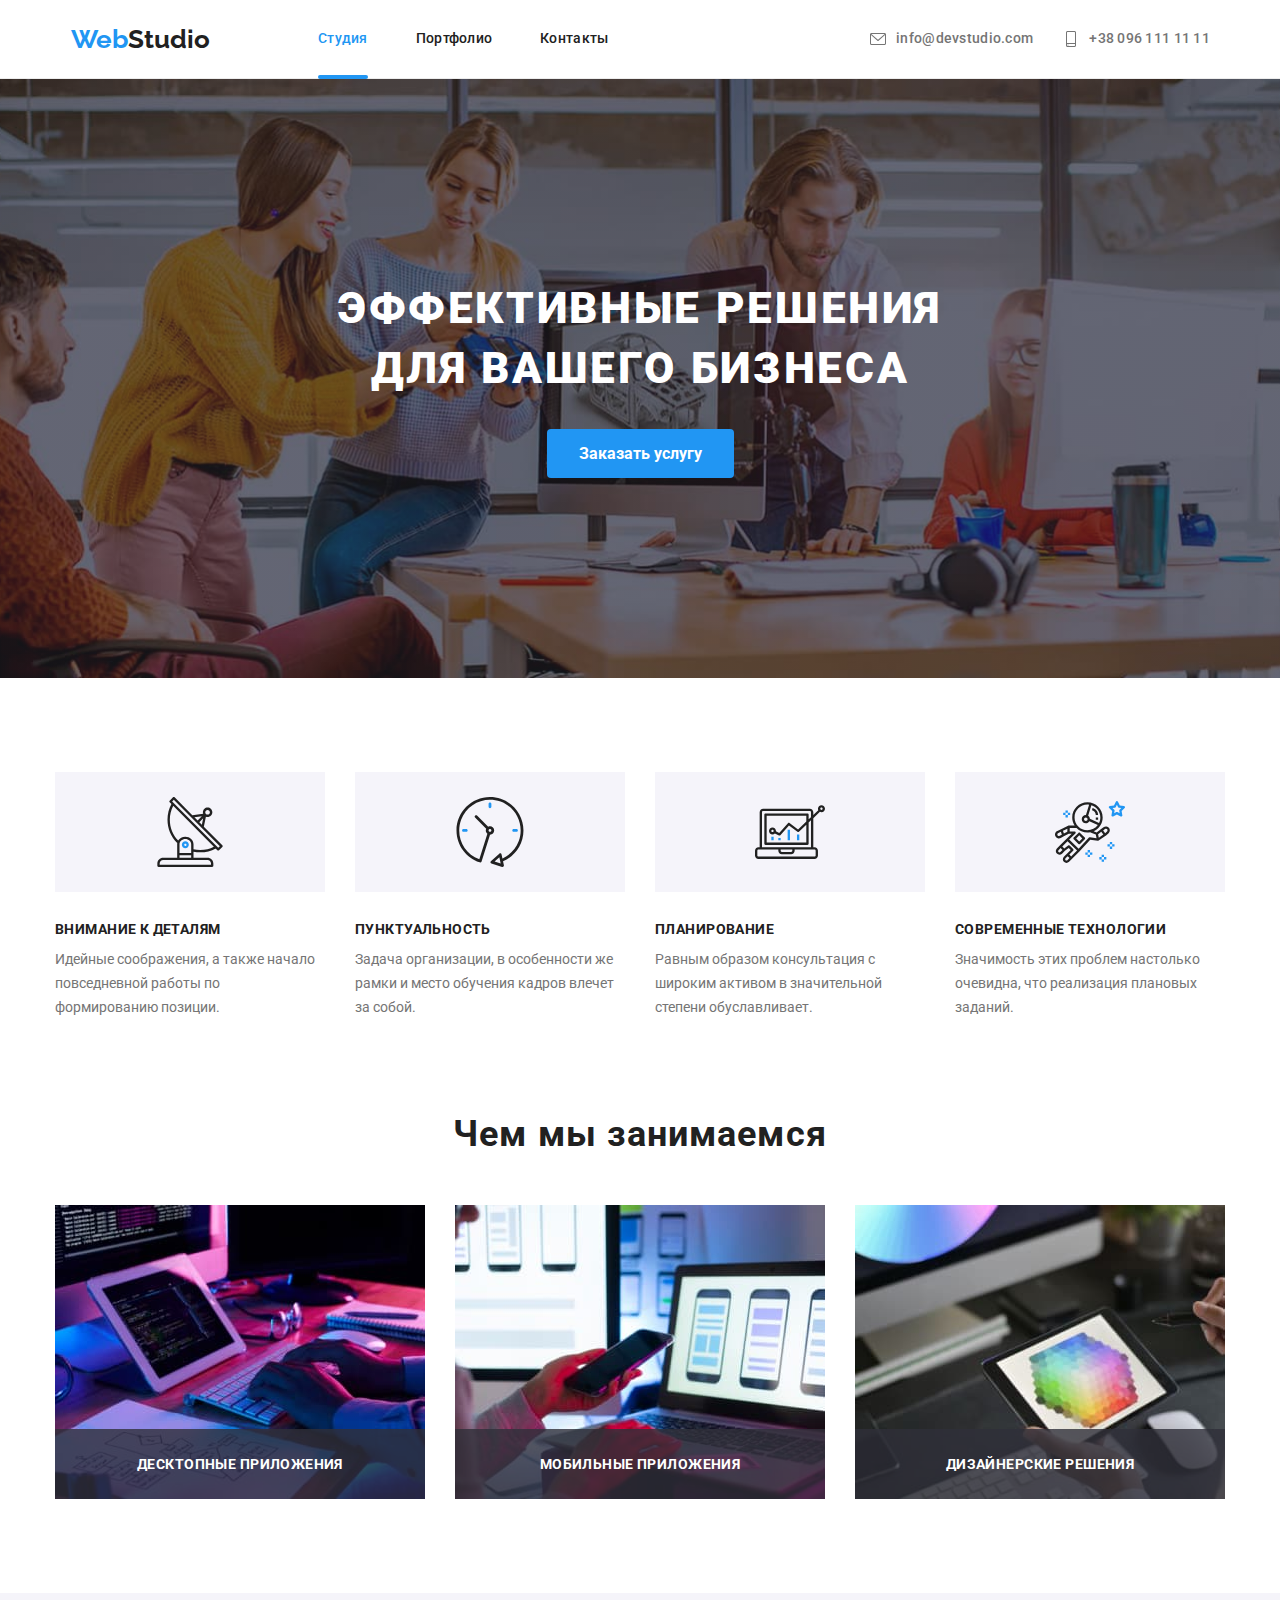
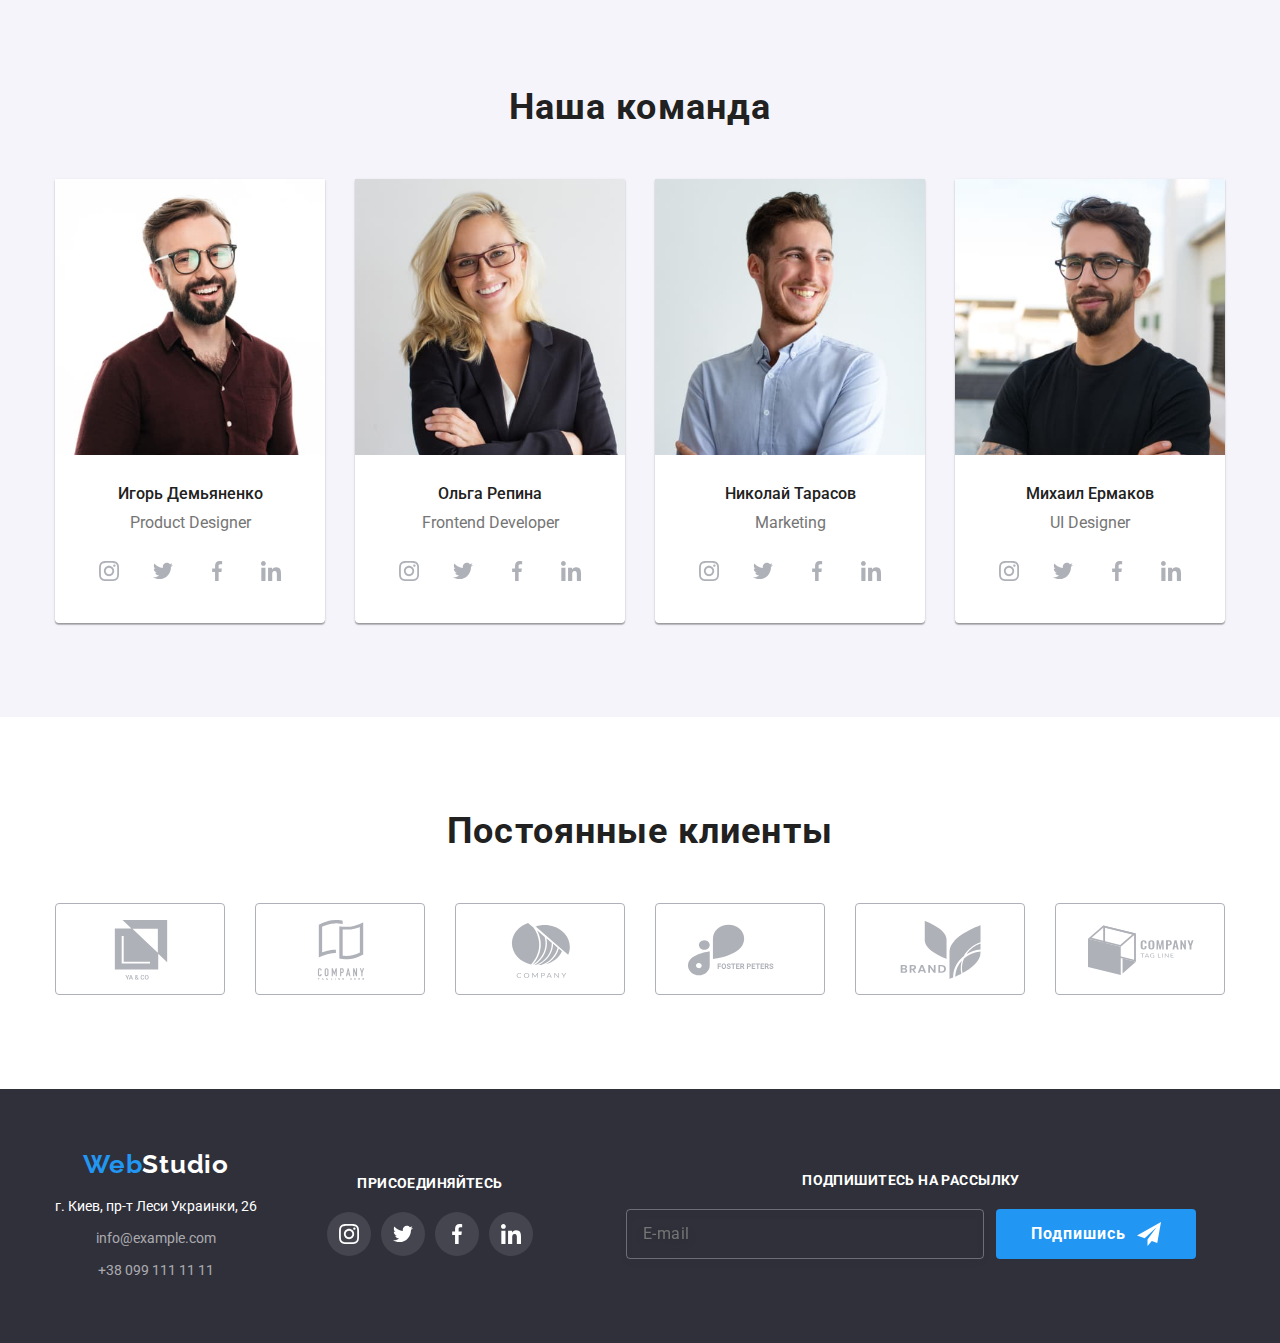
==== commit fd0a895f: "final-1/2" ====
--- a/index.html
+++ b/index.html
@@ -30,12 +30,13 @@
                     <div class="mob-menu is-hidden ">
                         <div class="menu-thumb">
                             <button  type="button" class=" menu-close-btn " >
-                            <svg class="menu-icon" width="40px" height="40px">
-                                <use href="./images/icon/icons.svg#icon-close-btn"></use></button>
-                            </svg>
+                                <svg class="menu-icon" width="40px" height="40px">
+                                    <use href="./images/icon/icons.svg#icon-close-btn"></use>
+                                </svg>
+                            </button>
                                 <ul class="menu-page">
                                     <li class="menu-page__list">
-                                        <a class="menu-page__link" href="./index.html">Студия </a>
+                                        <a class="menu-page__link menu-page__link--visited" href="./index.html">Студия </a>
                                     </li>
                                     <li class="menu-page__list"><a class="menu-page__link" href="./portfolio.html">Портфолио</a></li>
                                     <li class="menu-page__list"><a class="menu-page__link" href="">Контакты</a></li>
@@ -53,11 +54,11 @@
                                 </ul>
                                 <ul class="menu-soc-list">
                                     <li class="menu-soc-item"><a class="menu-soc-link" href="">Instagram</a></li>
-                                    <span class="soc-line">|</span>
+                                    <li><span class="soc-line">|</span></li>
                                     <li class="menu-soc-item"><a class="menu-soc-link" href="">Twitter</a></li>
-                                    <span class="soc-line">|</span>
+                                    <li><span class="soc-line">|</span></li>
                                     <li class="menu-soc-item"><a class="menu-soc-link" href="">Facebook</a></li>
-                                    <span class="soc-line">|</span>
+                                    <li><span class="soc-line">|</span></li>
                                     <li class="menu-soc-item"><a class="menu-soc-link" href="">LinkedIn</a></li>
                                 </ul>
                             </div>
@@ -198,7 +199,7 @@
                             <li class="team-item">
                                 <img 
                                     srcset="
-                                    ./images/team/mob/img1-450.jpg 1x, 
+                                    ./images/team/mob/img1-450.jpg 1x , 
                                     ./images/team/mob/img1-450-2x.jpg 2x
                                     " 
                                     src="./images/team/mob/img1-450.jpgx" 
@@ -243,7 +244,7 @@
                             <li class="team-item">
                                 <img
                                     srcset="
-                                    ./images/team/mob/img2-450.jpg 1x, 
+                                    ./images/team/mob/img2-450.jpg 1x , 
                                     ./images/team/mob/img2-450-2x.jpg 2x
                                     "
                                     src="./images/team/mob/img2-450.jpg" 
@@ -288,7 +289,7 @@
                             <li class="team-item">
                                 <img
                                     srcset="
-                                    ./images/team/mob/img3-450.jpg 1x, 
+                                    ./images/team/mob/img3-450.jpg 1x , 
                                     ./images/team/mob/img3-450-2x.jpg 2x
                                     "
                                     src="./images/team/mob/img3-450.jpg" 
@@ -333,7 +334,7 @@
                             <li class="team-item">
                                 <img
                                     srcset="
-                                    ./images/team/mob/img4-450.jpg 1x, 
+                                    ./images/team/mob/img4-450.jpg 1x , 
                                     ./images/team/mob/img4-450-2x.jpg 2x
                                     "
                                     src="./images/team/mob/img4-450.jpg" 
--- a/css/main.min.css
+++ b/css/main.min.css
@@ -1 +1 @@
-*{box-sizing:border-box}body{font-family:var(--basic-font);font-style:normal;color:var(--basic-color);min-width:320px}button{cursor:pointer;border:none;border-radius:4px}address{font-style:normal}img{display:block;width:100%;height:auto}p,h1,h2,h3,h4,h5,h6{margin:0}ul,p{margin:0;padding-left:0}img{display:block;margin:0;padding:0}a{text-decoration:none}li{list-style-type:none}input,textarea{outline:none}.visually-hidden{position:absolute;width:1px;height:1px;margin:-1px;border:0;padding:0;white-space:nowrap;clip-path:inset(100%);clip:rect(0 0 0 0);overflow:hidden}.is-hidden{opacity:0;pointer-events:none;visibility:hidden}:root{--basic-color: #212121;--second-basic-color: #2196f3;--third-basic-color: #ffffff;--basic-font-weight: 700;--secondary-font-weight:400;--third-font-weight:500;--typical-gap: 30px;--basic-font:"Roboto", sans-serif}.backdrop{position:fixed;top:0;left:0;width:100%;height:100%;background-color:rgba(0,0,0,.2);transition:opacity 250ms cubic-bezier(0.4, 0, 0.2, 1),visibility 250ms cubic-bezier(0.4, 0, 0.2, 1)}.container{width:100%;padding-left:15px;padding-right:15px;margin:0 auto}@media screen and (min-width: 320px){.container{min-width:320px}}@media screen and (max-width: 319px){.container{min-width:320px}}@media screen and (min-width: 768px){.container{min-width:768px}}@media screen and (min-width: 1200px){.container{max-width:1200px}}.logo{font-family:"Raleway",sans-serif;font-style:normal;font-weight:700;font-size:26px;line-height:1.19;color:var(--basic-color);align-items:center;padding:16px;display:block}@media screen and (min-width: 768px){.logo{display:flex}}.logo--part{color:var(--second-basic-color)}@media screen and (max-width: 767px){.backdrop{display:flex;justify-content:center;align-items:center}}.modal{background-color:#fff;box-shadow:0px 1px 3px rgba(0,0,0,.12),0px 1px 1px rgba(0,0,0,.14),0px 2px 1px rgba(0,0,0,.2);border-radius:4px;padding:40px}@media screen and (min-width: 320px){.modal{position:relative;width:450px;height:609px}}@media screen and (min-width: 320px)and (max-width: 480px){.modal{margin-right:15px;margin-left:15px}}@media screen and (max-width: 319px){.modal{position:relative;width:450px;height:609px}}@media screen and (max-width: 319px)and (max-width: 480px){.modal{margin-right:15px;margin-left:15px}}@media screen and (min-width: 768px){.modal{position:absolute;top:50%;left:50%;transform:translate(-50%, -50%)}}@media screen and (min-width: 1200px){.modal{width:530px;height:580px}}.button-close{position:absolute;display:flex;border-radius:50%;width:30px;height:30px;top:8px;right:8px;align-items:center;justify-content:center;background-color:rgba(0,0,0,0);border:1px solid rgba(0,0,0,.1)}.button-close:hover .close-button-in{fill:var(--second-basic-color)}.button-close:focus .close-button-in{fill:var(--second-basic-color)}.close-button-in{transition:fill 250ms cubic-bezier(0.4, 0, 0.2, 1)}.modal-title{font-weight:700;font-size:20px;line-height:1.5;text-align:center;letter-spacing:.03em;margin-bottom:12px;color:var(--basic-color)}@media screen and (min-width: 1200px){.modal-title{font-size:20px;line-height:1.15}}.modal-item{width:100%;height:40px;border:1px solid rgba(33,33,33,.2);border-radius:4px;padding-left:42px;background-color:rgba(0,0,0,0);transition:border-color 250ms cubic-bezier(0.4, 0, 0.2, 1)}.modal-item:hover,.modal-item:focus{border-color:var(--second-basic-color)}.modal-position:hover .modal-item,.modal-position:focus .modal-item{border-color:var(--second-basic-color)}.comment{font-size:16px;height:120px;resize:none;padding:12px 16px}.comment::placeholder{font-weight:400;font-size:16px;line-height:20px;letter-spacing:.01em;color:rgba(117,117,117,.5)}.modal-item-name{font-weight:400;font-size:12px;line-height:1.16;letter-spacing:.01em;color:#757575;margin-bottom:4px}@media screen and (min-width: 1200px){.modal-item-name{font-size:14px;line-height:1.14}}.modal-position{margin-bottom:10px}.modal-position:nth-child(4){margin-bottom:20px}.modal-icon-position{position:relative}.modal-icon{position:absolute;left:15px;top:50%;transform:translateY(-50%);transition:fill 250ms cubic-bezier(0.4, 0, 0.2, 1);fill:#212121}.modal-item:focus~.modal-icon{fill:var(--second-basic-color)}.modal-item:hover~.modal-icon{fill:var(--second-basic-color)}.modal-position:hover .modal-icon{fill:var(--second-basic-color)}.modal-position:focus .modal-icon{fill:var(--second-basic-color)}.button-position{display:flex;justify-content:center}.buttom-submit{width:200px;height:50px;background-color:var(--second-basic-color);color:var(--third-basic-color);transition:250ms cubic-bezier(0.4, 0, 0.2, 1)}.buttom-submit:hover,.buttom-submit:focus{background-color:#188ce8}.checkbox-position{margin-bottom:30px}.link-modal{font-size:12px;line-height:1.16;text-decoration:underline;color:var(--second-basic-color);margin-left:5px}@media screen and (min-width: 1200px){.link-modal{font-size:14px;line-height:1.71}}.checkbox-text{font-weight:400;font-size:12px;line-height:1.16;letter-spacing:.03em;color:#757575}.checkbox-text::before{display:inline-block;content:"";width:16px;height:15px;border:2px solid #303030;border-radius:3px;margin-right:4px}.checkbox-input:checked+.checkbox-text::before{background-color:var(--second-basic-color);background-image:url(../images/accept.svg);background-repeat:no-repeat;background-position:center;background-size:contain;border:rgba(0,0,0,0)}@media screen and (min-width: 1200px){.checkbox-text{font-size:14px;line-height:1.71}}.no-scroll{overflow:hidden}@media screen and (min-width: 768px){.menu{display:none}}.menu-open-btn,.menu-close-btn{position:absolute;top:10px;right:15px;padding:0;background-color:rgba(0,0,0,0)}.menu-icon{transition:fill 250ms cubic-bezier(0.4, 0, 0.2, 1)}.menu-close-btn:hover .menu-icon,.menu-close-btn:focus .menu-icon{fill:#2196f3}.menu-open-btn:hover .menu-icon,.menu-open-btn:focus .menu-icon{fill:#2196f3}.mob-menu{position:fixed;top:0;left:0;background-color:#fff;height:100vh;width:100vw;z-index:5;padding-top:48px;padding-bottom:48px;padding-left:30px;transition:opacity 250ms cubic-bezier(0.4, 0, 0.2, 1),visibility 250ms cubic-bezier(0.4, 0, 0.2, 1)}.mob-menu .menu-thumb{display:flex;flex-direction:column;height:100%;overflow:auto}.menu-page{padding:0;align-items:center}.menu-page__list{font-weight:var(--third-font-weight);font-size:40px;line-height:1.17;letter-spacing:.02em;color:#2196f3}.menu-page__list+.menu-page__list{margin-top:32px}.menu-page__link{font-weight:var(--third-font-weight);letter-spacing:.02em;color:var(--basic-color);display:flex;transition:color 250ms cubic-bezier(0.4, 0, 0.2, 1)}.menu-page__link:focus,.menu-page__link:hover{color:var(--second-basic-color)}.menu-page__link--visited{color:var(--second-basic-color)}.menu-bottom{margin-top:auto}.menu-contact{padding:0;align-items:center;margin-left:auto;margin-bottom:64px}.menu-contact__tel{font-weight:var(--third-font-weight);font-size:34px;line-height:1.17;letter-spacing:.02em;color:#2196f3;margin-bottom:32px}.menu-contact__mail{font-weight:var(--third-font-weight);font-size:24px;line-height:28px;letter-spacing:.02em;color:#757575}.menu-soc-list{display:flex}.menu-soc-link{font-weight:var(--third-font-weight);font-size:18px;line-height:1.22;letter-spacing:.02em;color:#2196f3}.soc-line{margin-left:10px;margin-right:10px;color:rgba(33,33,33,.2)}.header{border-bottom:1px solid #ececec}.header-nav{display:none}@media screen and (min-width: 768px){.header-nav{display:flex}}.header__wrap{display:flex}@media screen and (max-width: 1199px){.header__wrap{justify-content:space-between;margin:0;padding:0}}.header-page{padding:0;display:flex;align-items:center}@media screen and (min-width: 1200px){.header-page{margin-left:93px}}.header-contact{padding:0;display:none;align-items:center}@media screen and (min-width: 768px){.header-contact{display:block;margin-top:21px;margin-right:15px}}@media screen and (min-width: 1200px){.header-contact{display:flex;flex-wrap:nowrap;margin-left:auto;margin-top:0}}.header-page__list:not(:last-child){margin-right:50px}.header-page__link{position:relative;font-weight:var(--third-font-weight);font-size:14px;line-height:1.14;letter-spacing:.02em;color:var(--basic-color);padding:32px 0;align-items:stretch;display:flex;transition:color 250ms cubic-bezier(0.4, 0, 0.2, 1);margin:-1px}.header-page__link:focus,.header-page__link:hover{color:var(--second-basic-color)}.header-page__link--visited{color:var(--second-basic-color)}.header-page__link--visited::after{position:absolute;bottom:0;content:"";width:100%;height:4px;background-color:var(--second-basic-color);border-radius:2px}.header-contact__item{font-weight:var(--third-font-weight);font-size:14px;line-height:1.14;letter-spacing:.02em;color:#757575;align-items:center;display:flex;transition:color 250ms cubic-bezier(0.4, 0, 0.2, 1)}.header-contact__item:focus,.header-contact__item:hover{color:var(--second-basic-color)}@media screen and (max-width: 1199px)and (min-width: 768px){.header-page__contact+.header-page__contact{margin-top:10px}}@media screen and (min-width: 1200px){.header-page__contact+.header-page__contact{margin-left:30px}}.header-contact__icon{margin-right:8px}.header-contact__item .header-contact__icon{fill:currentColor}.header-contact__item:focus .header-contact__icon{fill:currentColor}.header-contact__item:hover .header-contact__icon{fill:currentColor}@media screen and (min-width: 1200px){.header-contact__icon{margin-right:10px}}.hero{min-width:320px;background-color:#2f303a;padding:118px 0;margin:0 auto;background-image:linear-gradient(rgba(47, 48, 58, 0.4), rgba(47, 48, 58, 0.4)),url(/images/hero/hero-bg-mob.jpg);background-position:center;background-repeat:no-repeat;background-size:cover}@media(min-device-pixel-ratio: 2),(min-resolution: 192dpi),(min-resolution: 2dppx){.hero{background-image:linear-gradient(rgba(47, 48, 58, 0.4), rgba(47, 48, 58, 0.4)),url("/images/hero/hero-bg-mob-x2.jpg")}}@media screen and (min-width: 768px){.hero{min-width:768px;background-image:linear-gradient(rgba(47, 48, 58, 0.4), rgba(47, 48, 58, 0.4)),url(/images/hero/hero-bg-tab.jpg)}}@media screen and (min-width: 768px)and (min-device-pixel-ratio: 2),screen and (min-width: 768px)and (min-resolution: 192dpi),screen and (min-width: 768px)and (min-resolution: 2dppx){.hero{background-image:linear-gradient(rgba(47, 48, 58, 0.4), rgba(47, 48, 58, 0.4)),url("/images/hero/hero-bg-tab-x2.jpg")}}@media screen and (min-width: 1200px){.hero{max-width:1600px;padding:200px 0;background-image:linear-gradient(rgba(47, 48, 58, 0.4), rgba(47, 48, 58, 0.4)),url(/images/hero/hero-bg-desktop.jpg)}}@media screen and (min-width: 1200px)and (min-device-pixel-ratio: 2),screen and (min-width: 1200px)and (min-resolution: 192dpi),screen and (min-width: 1200px)and (min-resolution: 2dppx){.hero{background-image:linear-gradient(rgba(47, 48, 58, 0.4), rgba(47, 48, 58, 0.4)),url("/images/hero/hero-bg-desktop-x2.jpg")}}.hero-title{font-weight:900;font-size:26px;line-height:1.62;letter-spacing:.06em;text-transform:uppercase;color:var(--third-basic-color);margin-bottom:var(--typical-gap);padding:0;max-width:360px;text-align:center}@media screen and (min-width: 1200px){.hero-title{font-size:44px;line-height:1.36;max-width:696px}}.hero-items{display:flex;flex-direction:column;align-items:center}.hero-btn{font-weight:var(--basic-font-weight);font-size:16px;line-height:1.85;color:var(--third-basic-color);background-color:var(--second-basic-color);padding:10px 32px;max-width:200px;transition:background-color 250ms cubic-bezier(0.4, 0, 0.2, 1)}.hero-btn:hover,.hero-btn:focus{background-color:#188ce8}.text{padding:60px 0}@media screen and (min-width: 1200px){.text{padding:94px 0}}@media screen and (min-width: 320px){.benefits{max-width:480px}}@media screen and (max-width: 319px){.benefits{max-width:480px}}@media screen and (min-width: 768px){.benefits{max-width:768px}}@media screen and (min-width: 1200px){.benefits{max-width:1200px}}@media screen and (min-width: 320px){.text-list:not(:last-child){margin-bottom:-15px}}@media screen and (max-width: 319px){.text-list:not(:last-child){margin-bottom:-15px}}@media screen and (min-width: 768px){.text-list{margin:-15px;display:flex;align-items:center;flex-wrap:wrap;justify-content:center}}@media screen and (min-width: 1200px){.text-list{display:flex}}.icon-list{background-color:#f5f4fa;display:flex;height:120px;background-repeat:no-repeat;background-position:center;margin-bottom:30px;align-items:center;justify-content:center}@media screen and (min-width: 768px){.icon-list{width:354px}}@media screen and (min-width: 1200px){.icon-list{width:270px}}.text-li{display:block}@media screen and (min-width: 320px){.text-li:not(:last-child){margin-bottom:15px}}@media screen and (max-width: 319px){.text-li:not(:last-child){margin-bottom:15px}}@media screen and (min-width: 768px){.text-li{margin:15px;max-width:354px;width:calc((100% - 60px)/2)}}@media screen and (min-width: 1200px){.text-li{width:270px}}.text-item-name{font-weight:var(--basic-font-weight);font-size:14px;line-height:1.14;letter-spacing:.03em;text-transform:uppercase;margin-bottom:10px;padding:0}@media screen and (min-width: 320px){.text-item-name{text-align:center}}@media screen and (max-width: 319px){.text-item-name{text-align:center}}@media screen and (min-width: 768px){.text-item-name{text-align:start}}.text-item{font-size:14px;line-height:1.7;color:#757575;padding:0;margin:0}.do{padding-bottom:94px}@media screen and (max-width: 1199px){.do{display:none}}.do-title{font-weight:var(--basic-font-weight);font-size:36px;line-height:1.16;text-align:center;letter-spacing:.03em;margin-bottom:50px}.do-list{position:relative;display:flex;padding:0}.do-item:not(:last-child){margin-right:var(--typical-gap)}.do-text{position:absolute;width:370px;height:70px;bottom:0;display:flex;align-items:center;justify-content:center;font-size:14px;line-height:1.14px;text-align:center;letter-spacing:.03em;text-transform:uppercase;color:#fff;background-color:rgba(47,48,58,.8)}.team{background-color:#f5f4fa;padding:60px 0}@media screen and (min-width: 1200px){.team{padding:94px 0}}@media screen and (min-width: 320px){.team-wrap{max-width:480px}}@media screen and (max-width: 319px){.team-wrap{max-width:480px}}@media screen and (min-width: 768px){.team-wrap{max-width:768px}}@media screen and (min-width: 1200px){.team-wrap{max-width:1200px}}.team-title{font-weight:var(--basic-font-weight);font-size:28px;line-height:1.17;text-align:center;letter-spacing:.03em;margin-bottom:30px;padding:0}@media screen and (min-width: 768px){.team-title{font-size:28px;line-height:1.17}}@media screen and (min-width: 1200px){.team-title{font-size:36px;line-height:1.16;margin:0 0 50px 0}}.team-list{padding:0;margin:0;margin:-15px}@media screen and (min-width: 768px){.team-list{display:flex;flex-wrap:wrap;justify-content:center}}@media screen and (min-width: 1200px){.team-social-item:not(:last-child){margin-right:10px}}.team-social{display:flex;justify-content:center}.team-social-link{display:flex;width:44px;height:44px;border-radius:50%;align-items:center;justify-content:center;transition:background-color 250ms cubic-bezier(0.4, 0, 0.2, 1)}.team-social-link:hover,.team-social-link:focus{background-color:#2196f3}.team-social-icon{fill:#afb1b8;transition:fill 250ms cubic-bezier(0.4, 0, 0.2, 1)}.team-social-link:focus .team-social-icon{fill:#fff}.team-social-link:hover .team-social-icon{fill:#fff}.team-item{box-shadow:0px 1px 3px rgba(0,0,0,.12),0px 1px 1px rgba(0,0,0,.14),0px 2px 1px rgba(0,0,0,.2);border-radius:0px 0px 4px 4px;background-color:var(--third-basic-color);margin:15px}@media screen and (min-width: 768px){.team-item{max-width:354px;flex-basis:calc((100% - 30px)/2)}}@media screen and (min-width: 1200px){.team-item{max-width:270px}}.team-name-job{padding:var(--typical-gap) 0}.team-person{font-weight:var(--third-font-weight);font-size:16px;line-height:1.18;text-align:center;color:var(--basic-color);margin-bottom:10px;padding:0}.team-person-job{font-size:16px;line-height:1.18;text-align:center;color:#757575;margin-bottom:16px;padding:0}.clients{padding:60px 0}@media screen and (min-width: 1200px){.clients{padding:94px 0}}@media screen and (min-width: 320px){.client-wrap{max-width:480px}}@media screen and (max-width: 319px){.client-wrap{max-width:480px}}@media screen and (min-width: 768px){.client-wrap{max-width:768px}}@media screen and (min-width: 1200px){.client-wrap{max-width:1200px}}.clients-title{font-weight:var(--basic-font-weight);font-size:28px;line-height:1.17;text-align:center;letter-spacing:.03em;color:var(--basic-color);margin-bottom:30px}@media screen and (min-width: 1200px){.clients-title{font-size:36px;line-height:1.16;margin-bottom:50px}}.clients-list{display:flex;flex-wrap:wrap;justify-content:center;margin:-15px}.clients-item{border:1px solid #afb1b8;border-radius:4px;max-width:210px;max-height:92px;margin:15px;transition:border-color 250ms cubic-bezier(0.4, 0, 0.2, 1)}.clients-item:hover,.clients-item:focus{border-color:var(--second-basic-color)}@media screen and (min-width: 1200px){.clients-item{max-width:170px}}.clients-link{display:flex;width:210px;height:92px;align-items:center;justify-content:center}@media screen and (min-width: 768px){.clients-link{width:226px}}@media screen and (min-width: 1200px){.clients-link{width:170px}}.clients-icon{fill:#afb1b8;transition:fill 250ms cubic-bezier(0.4, 0, 0.2, 1)}.clients-item:hover .clients-icon{fill:var(--second-basic-color)}.footer{background-color:#2f303a;padding:60px 0}@media screen and (min-width: 768px){.footer-tablet-wrap{display:flex}}@media screen and (min-width: 768px)and (max-width: 1199px){.footer-tablet-wrap{justify-content:space-around;width:100%}}@media screen and (min-width: 1200px){.footer-tablet-wrap{flex-wrap:nowrap;align-items:flex-end}}.footer-wrap{display:flex}@media screen and (max-width: 767px){.footer-wrap{flex-direction:column;justify-content:center;align-items:center}}@media screen and (min-width: 768px)and (max-width: 1199px){.footer-wrap{flex-wrap:wrap}}@media screen and (min-width: 1200px){.footer-wrap{flex-wrap:nowrap;flex-direction:row}}.footer__logo{padding-top:0;letter-spacing:.03em;color:var(--third-basic-color)}.footer-address{font-weight:var(--secondary-font-weight);font-size:14px;line-height:1.71;color:var(--third-basic-color);margin-bottom:60px}.footer-breadcrumbs{display:flex;flex-direction:column;align-items:center;padding:0}.footer-breadcrumbs__contact{margin-top:8px}.footer-link{font-weight:var(--secondary-font-weight);font-size:14px;line-height:1.17;color:rgba(255,255,255,.6)}.footer-item__title{font-weight:var(--basic-font-weight);font-size:14px;line-height:1.14;letter-spacing:.03em;text-transform:uppercase;margin-bottom:20px;color:var(--third-basic-color)}.footer-item__list{margin-bottom:60px;display:flex;flex-grow:1}.footer-social+.footer-social{margin-left:10px}.footer-social__link{display:flex;width:44px;height:44px;border-radius:50%;align-items:center;justify-content:center;background-color:rgba(255,255,255,.1);transition:background-color 250ms cubic-bezier(0.4, 0, 0.2, 1)}.footer-social__link:hover,.footer-social__link:focus{background-color:var(--second-basic-color)}.footer-social__icon{fill:var(--third-basic-color)}.footer-item{display:flex;flex-direction:column;justify-content:center;align-items:center}@media screen and (min-width: 1200px){.footer-item+.footer-item{margin-left:70px}}.social-form{width:100%}@media screen and (min-width: 1200px){.social-form{width:auto;margin-left:93px;align-items:center}}.social-form__list{display:flex;justify-content:center;font-weight:var(--basic-font-weight);font-size:14px;line-height:1.14;letter-spacing:.03em;text-transform:uppercase;color:#fff;margin-bottom:20px}.social-form__btn{display:flex;flex-direction:column;align-items:center}@media screen and (min-width: 1200px){.social-form__btn{flex-direction:row}}.social-form__mail{width:100%;max-width:450px;height:50px;padding-left:16px;background-color:rgba(0,0,0,0);border:1px solid rgba(255,255,255,.3);box-sizing:border-box;filter:drop-shadow(0px 4px 4px rgba(0, 0, 0, 0.15));border-radius:4px;font-weight:var(--secondary-font-weight);font-size:16px;line-height:1.25;display:flex;align-items:center;letter-spacing:.03em;color:rgba(255,255,255,.6)}@media screen and (min-width: 1200px){.social-form__mail{width:358px;margin-right:12px}}.social-form__subscribe-btn{width:200px;height:50px;font-weight:var(--basic-font-weight);font-size:16px;line-height:1.88;display:flex;align-items:center;justify-content:space-around;letter-spacing:.06em;color:#fff;background-color:var(--second-basic-color);padding:10px 29px;transition:background-color 250ms cubic-bezier(0.4, 0, 0.2, 1);margin-top:20px}.social-form__subscribe-btn:focus,.social-form__subscribe-btn:hover{background-color:#188ce8}@media screen and (min-width: 1200px){.social-form__subscribe-btn{margin-top:0}}.social-form__subscribe-icon{fill:var(--third-basic-color)}.portfolio{padding:60px 0}@media screen and (min-width: 320px){.prtf-wrap{max-width:480px}}@media screen and (max-width: 319px){.prtf-wrap{max-width:480px}}@media screen and (min-width: 768px){.prtf-wrap{max-width:768px}}@media screen and (min-width: 1200px){.prtf-wrap{max-width:1200px}}.nav-btn{font-weight:var(--third-font-weight);font-size:16px;line-height:1.62;text-align:center;letter-spacing:.03em;background-color:#f5f4fa;padding:6px 22px;margin:0;transition:background-color 250ms cubic-bezier(0.4, 0, 0.2, 1),color 250ms cubic-bezier(0.4, 0, 0.2, 1),box-shadow 250ms cubic-bezier(0.4, 0, 0.2, 1),color 250ms cubic-bezier(0.4, 0, 0.2, 1)}.prtf-btn :focus,.prtf-btn :hover{background-color:var(--second-basic-color);color:var(--third-basic-color);box-shadow:0px 1px 1px rgba(0,0,0,.12),0px 4px 4px rgba(0,0,0,.06),1px 4px 6px rgba(0,0,0,.16)}.prtf-btn:not(:last-child){margin-right:8px}.btn-prtf-now{color:var(--third-basic-color);background-color:var(--second-basic-color)}@media screen and (min-width: 768px){.prtf-item{margin:-15px;display:flex;flex-wrap:wrap;padding:0}}.prtf-item-name{font-weight:var(--basic-font-weight);font-size:18px;line-height:2;letter-spacing:.06em;color:var(--basic-color);margin-bottom:4px;padding:0}.prtf-item-text{font-size:16px;line-height:1.85;letter-spacing:.03em;color:#757575;padding:0}.prtf-list{padding:0}@media screen and (max-width: 767px){.prtf-list:not(:last-child){margin-bottom:var(--typical-gap)}}@media screen and (min-width: 768px){.prtf-list{margin:15px;width:354px}}@media screen and (min-width: 1200px){.prtf-list{width:370px}}.prtf-link{transition:box-shadow 250ms cubic-bezier(0.4, 0, 0.2, 1)}.prtf-link:hover,.prtf-link:focus{box-shadow:0px 1px 1px rgba(0,0,0,.12),0px 4px 4px rgba(0,0,0,.06),1px 4px 6px rgba(0,0,0,.16)}.prtf-info{position:relative;overflow:hidden}.prtf-info-overlay{position:absolute;top:0;left:0;background-color:rgba(33,150,243,.9);width:100%;height:100%;transform:translateY(100%);transition:transform 250ms cubic-bezier(0.4, 0, 0.2, 1)}.prtf-link:hover .prtf-info-overlay,.prtf-link:focus .prtf-info-overlay{transform:translateY(0)}.prtf-info-text{position:absolute;top:50%;left:50%;transform:translate(-50%, -50%);min-width:322px;min-height:168px;font-size:18px;line-height:1.56;letter-spacing:.03em;color:#fff}.border-prtf{border-right:1px solid #eee;border-left:1px solid #eee;border-bottom:1px solid #eee;padding:20px 24px}.prtf-list-btn{display:flex;flex-wrap:wrap;margin-bottom:40px}@media screen and (min-width: 768px){.prtf-list-btn{padding:0;margin-right:0;margin-bottom:50px;justify-content:center}}/*# sourceMappingURL=main.min.css.map */+*{box-sizing:border-box}body{font-family:var(--basic-font);font-style:normal;color:var(--basic-color);min-width:320px}button{cursor:pointer;border:none;border-radius:4px}address{font-style:normal}img{display:block;width:100%;height:auto}p,h1,h2,h3,h4,h5,h6{margin:0}ul,p{margin:0;padding-left:0}img{display:block;margin:0;padding:0}a{text-decoration:none}li{list-style-type:none}input,textarea{outline:none}.visually-hidden{position:absolute;width:1px;height:1px;margin:-1px;border:0;padding:0;white-space:nowrap;clip-path:inset(100%);clip:rect(0 0 0 0);overflow:hidden}.is-hidden{opacity:0;pointer-events:none;visibility:hidden}:root{--basic-color: #212121;--second-basic-color: #2196f3;--third-basic-color: #ffffff;--basic-font-weight: 700;--secondary-font-weight:400;--third-font-weight:500;--typical-gap: 30px;--basic-font:"Roboto", sans-serif}.backdrop{position:fixed;top:0;left:0;width:100%;height:100%;background-color:rgba(0,0,0,.2);transition:opacity 250ms cubic-bezier(0.4, 0, 0.2, 1),visibility 250ms cubic-bezier(0.4, 0, 0.2, 1)}.container{width:100%;padding-left:15px;padding-right:15px;margin:0 auto}@media screen and (min-width: 320px){.container{min-width:320px}}@media screen and (max-width: 319px){.container{min-width:320px}}@media screen and (min-width: 768px){.container{min-width:768px}}@media screen and (min-width: 1200px){.container{max-width:1200px}}.logo{font-family:"Raleway",sans-serif;font-style:normal;font-weight:700;font-size:26px;line-height:1.19;color:var(--basic-color);align-items:center;padding:16px;display:block}@media screen and (min-width: 768px){.logo{display:flex}}.logo--part{color:var(--second-basic-color)}@media screen and (max-width: 767px){.backdrop{display:flex;justify-content:center;align-items:center}}.modal{background-color:#fff;box-shadow:0px 1px 3px rgba(0,0,0,.12),0px 1px 1px rgba(0,0,0,.14),0px 2px 1px rgba(0,0,0,.2);border-radius:4px;padding:40px}@media screen and (max-width: 479px){.modal{padding:20px}}@media screen and (min-width: 320px){.modal{position:relative;width:450px}}@media screen and (min-width: 320px)and (max-width: 480px){.modal{margin-right:15px;margin-left:15px}}@media screen and (max-width: 319px){.modal{position:relative;width:450px}}@media screen and (max-width: 319px)and (max-width: 480px){.modal{margin-right:15px;margin-left:15px}}@media screen and (min-width: 768px){.modal{position:absolute;top:50%;left:50%;transform:translate(-50%, -50%)}}@media screen and (min-width: 1200px){.modal{width:530px;height:580px}}.button-close{position:absolute;display:flex;border-radius:50%;width:30px;height:30px;top:8px;right:8px;align-items:center;justify-content:center;background-color:rgba(0,0,0,0);border:1px solid rgba(0,0,0,.1)}.button-close:hover .close-button-in{fill:var(--second-basic-color)}.button-close:focus .close-button-in{fill:var(--second-basic-color)}.close-button-in{transition:fill 250ms cubic-bezier(0.4, 0, 0.2, 1)}.modal-title{font-weight:700;font-size:20px;line-height:1.5;text-align:center;letter-spacing:.03em;margin-bottom:12px;color:var(--basic-color)}@media screen and (max-width: 479px){.modal-title{font-size:18px}}@media screen and (min-width: 1200px){.modal-title{font-size:20px;line-height:1.15}}.modal-item{width:100%;height:40px;border:1px solid rgba(33,33,33,.2);border-radius:4px;padding-left:42px;background-color:rgba(0,0,0,0);transition:border-color 250ms cubic-bezier(0.4, 0, 0.2, 1)}.modal-item:hover,.modal-item:focus{border-color:var(--second-basic-color)}.modal-position:hover .modal-item,.modal-position:focus .modal-item{border-color:var(--second-basic-color)}@media screen and (max-width: 479px){.modal-item{height:35px}}.comment{font-size:16px;height:120px;resize:none;padding:12px 16px}@media screen and (max-width: 479px){.comment{height:100px}}.comment::placeholder{font-weight:400;font-size:16px;line-height:20px;letter-spacing:.01em;color:rgba(117,117,117,.5)}.modal-item-name{font-weight:400;font-size:12px;line-height:1.16;letter-spacing:.01em;color:#757575;margin-bottom:4px}@media screen and (min-width: 1200px){.modal-item-name{font-size:14px;line-height:1.14}}.modal-position{margin-bottom:10px}.modal-position:nth-child(4){margin-bottom:20px}.modal-icon-position{position:relative}.modal-icon{position:absolute;left:15px;top:50%;transform:translateY(-50%);transition:fill 250ms cubic-bezier(0.4, 0, 0.2, 1);fill:#212121}.modal-item:focus~.modal-icon{fill:var(--second-basic-color)}.modal-item:hover~.modal-icon{fill:var(--second-basic-color)}.modal-position:hover .modal-icon{fill:var(--second-basic-color)}.modal-position:focus .modal-icon{fill:var(--second-basic-color)}.button-position{display:flex;justify-content:center}.buttom-submit{width:200px;height:50px;background-color:var(--second-basic-color);color:var(--third-basic-color);transition:250ms cubic-bezier(0.4, 0, 0.2, 1)}.buttom-submit:hover,.buttom-submit:focus{background-color:#188ce8}.checkbox-position{margin-bottom:30px}.link-modal{font-size:12px;line-height:1.16;text-decoration:underline;color:var(--second-basic-color);margin-left:5px}@media screen and (min-width: 1200px){.link-modal{font-size:14px;line-height:1.71}}.checkbox-text{font-weight:400;font-size:12px;line-height:1.16;letter-spacing:.03em;color:#757575}.checkbox-text::before{display:inline-block;content:"";width:16px;height:15px;border:2px solid #303030;border-radius:3px;margin-right:4px}.checkbox-input:checked+.checkbox-text::before{background-color:var(--second-basic-color);background-image:url(../images/accept.svg);background-repeat:no-repeat;background-position:center;background-size:contain;border:rgba(0,0,0,0)}@media screen and (min-width: 1200px){.checkbox-text{font-size:14px;line-height:1.71}}.no-scroll{overflow:hidden}@media screen and (min-width: 768px){.menu{display:none}}.menu-open-btn,.menu-close-btn{position:absolute;top:10px;right:15px;padding:0;background-color:rgba(0,0,0,0)}.menu-icon{transition:fill 250ms cubic-bezier(0.4, 0, 0.2, 1)}.menu-close-btn:hover .menu-icon,.menu-close-btn:focus .menu-icon{fill:#2196f3}.menu-open-btn:hover .menu-icon,.menu-open-btn:focus .menu-icon{fill:#2196f3}.mob-menu{position:fixed;top:0;left:0;background-color:#fff;height:100vh;width:100vw;z-index:5;padding-top:48px;padding-bottom:48px;padding-left:30px;transition:opacity 250ms cubic-bezier(0.4, 0, 0.2, 1),visibility 250ms cubic-bezier(0.4, 0, 0.2, 1)}.mob-menu .menu-thumb{display:flex;flex-direction:column;height:100%;overflow:auto}.menu-page{padding:0;align-items:center}.menu-page__list{font-weight:var(--third-font-weight);font-size:40px;line-height:1.17;letter-spacing:.02em;color:#2196f3}.menu-page__list+.menu-page__list{margin-top:32px}.menu-page__link{font-weight:var(--third-font-weight);letter-spacing:.02em;color:var(--basic-color);display:flex;transition:color 250ms cubic-bezier(0.4, 0, 0.2, 1)}.menu-page__link:focus,.menu-page__link:hover{color:var(--second-basic-color)}.menu-page__link--visited{color:var(--second-basic-color)}.menu-bottom{margin-top:auto}.menu-contact{padding:0;align-items:center;margin-left:auto;margin-bottom:64px}.menu-contact__tel{font-weight:var(--third-font-weight);font-size:34px;line-height:1.17;letter-spacing:.02em;color:#2196f3;margin-bottom:32px}@media screen and (max-width: 479px){.menu-contact__tel{font-size:30px}}.menu-contact__mail{font-weight:var(--third-font-weight);font-size:24px;line-height:28px;letter-spacing:.02em;color:#757575}.menu-soc-list{display:flex}@media screen and (max-width: 479px){.menu-soc-list{flex-wrap:wrap;max-width:320px}}@media screen and (max-width: 767px){.menu-soc-list{flex-wrap:wrap}}@media screen and (max-width: 479px){.menu-soc-item{display:block}.menu-soc-item:nth-child(1){margin-bottom:10px}}.menu-soc-link{font-weight:var(--third-font-weight);font-size:18px;line-height:1.22;letter-spacing:.02em;color:#2196f3}.soc-line{margin-left:10px;margin-right:10px;color:rgba(33,33,33,.2)}.menu-page__link--visited{color:#2196f3}.header{border-bottom:1px solid #ececec}.header-nav{display:none}@media screen and (min-width: 768px){.header-nav{display:flex}}.header__wrap{display:flex}@media screen and (max-width: 1199px){.header__wrap{justify-content:space-between;margin:0;padding:0}}.header-page{padding:0;display:flex;align-items:center}@media screen and (min-width: 1200px){.header-page{margin-left:93px}}.header-contact{padding:0;display:none;align-items:center}@media screen and (min-width: 768px){.header-contact{display:block;margin-top:21px;margin-right:15px}}@media screen and (min-width: 1200px){.header-contact{display:flex;flex-wrap:nowrap;margin-left:auto;margin-top:0}}.header-page__list:not(:last-child){margin-right:50px}.header-page__link{position:relative;font-weight:var(--third-font-weight);font-size:14px;line-height:1.14;letter-spacing:.02em;color:var(--basic-color);padding:32px 0;align-items:stretch;display:flex;transition:color 250ms cubic-bezier(0.4, 0, 0.2, 1);margin:-1px}.header-page__link:focus,.header-page__link:hover{color:var(--second-basic-color)}.header-page__link--visited{color:var(--second-basic-color)}.header-page__link--visited::after{position:absolute;bottom:0;content:"";width:100%;height:4px;background-color:var(--second-basic-color);border-radius:2px}.header-contact__item{font-weight:var(--third-font-weight);font-size:14px;line-height:1.14;letter-spacing:.02em;color:#757575;align-items:center;display:flex;transition:color 250ms cubic-bezier(0.4, 0, 0.2, 1)}.header-contact__item:focus,.header-contact__item:hover{color:var(--second-basic-color)}@media screen and (max-width: 1199px)and (min-width: 768px){.header-page__contact+.header-page__contact{margin-top:10px}}@media screen and (min-width: 1200px){.header-page__contact+.header-page__contact{margin-left:30px}}.header-contact__icon{margin-right:8px}.header-contact__item .header-contact__icon{fill:currentColor}.header-contact__item:focus .header-contact__icon{fill:currentColor}.header-contact__item:hover .header-contact__icon{fill:currentColor}@media screen and (min-width: 1200px){.header-contact__icon{margin-right:10px}}.hero{min-width:320px;background-color:#2f303a;padding:118px 0;margin:0 auto}@media screen and (min-width: 320px){.hero{background-image:linear-gradient(rgba(47, 48, 58, 0.4), rgba(47, 48, 58, 0.4)),url(/images/hero/hero-bg-mob.jpg);background-position:center;background-repeat:no-repeat;background-size:cover}}@media screen and (min-width: 320px)and (min-device-pixel-ratio: 2),screen and (min-width: 320px)and (min-resolution: 192dpi),screen and (min-width: 320px)and (min-resolution: 2dppx){.hero{background-image:linear-gradient(rgba(47, 48, 58, 0.4), rgba(47, 48, 58, 0.4)),url("/images/hero/hero-bg-mob-x2.jpg")}}@media screen and (max-width: 319px){.hero{background-image:linear-gradient(rgba(47, 48, 58, 0.4), rgba(47, 48, 58, 0.4)),url(/images/hero/hero-bg-mob.jpg);background-position:center;background-repeat:no-repeat;background-size:cover}}@media screen and (max-width: 319px)and (min-device-pixel-ratio: 2),screen and (max-width: 319px)and (min-resolution: 192dpi),screen and (max-width: 319px)and (min-resolution: 2dppx){.hero{background-image:linear-gradient(rgba(47, 48, 58, 0.4), rgba(47, 48, 58, 0.4)),url("/images/hero/hero-bg-mob-x2.jpg")}}@media screen and (min-width: 768px){.hero{min-width:768px;background-image:linear-gradient(rgba(47, 48, 58, 0.4), rgba(47, 48, 58, 0.4)),url(/images/hero/hero-bg-tab.jpg)}}@media screen and (min-width: 768px)and (min-device-pixel-ratio: 2),screen and (min-width: 768px)and (min-resolution: 192dpi),screen and (min-width: 768px)and (min-resolution: 2dppx){.hero{background-image:linear-gradient(rgba(47, 48, 58, 0.4), rgba(47, 48, 58, 0.4)),url("/images/hero/hero-bg-tab-x2.jpg")}}@media screen and (min-width: 1200px){.hero{max-width:1600px;padding:200px 0;background-image:linear-gradient(rgba(47, 48, 58, 0.4), rgba(47, 48, 58, 0.4)),url(/images/hero/hero-bg-desktop.jpg)}}@media screen and (min-width: 1200px)and (min-device-pixel-ratio: 2),screen and (min-width: 1200px)and (min-resolution: 192dpi),screen and (min-width: 1200px)and (min-resolution: 2dppx){.hero{background-image:linear-gradient(rgba(47, 48, 58, 0.4), rgba(47, 48, 58, 0.4)),url("/images/hero/hero-bg-desktop-x2.jpg")}}.hero-title{font-weight:900;font-size:26px;line-height:1.62;letter-spacing:.06em;text-transform:uppercase;color:var(--third-basic-color);margin-bottom:var(--typical-gap);padding:0;max-width:360px;text-align:center}@media screen and (min-width: 1200px){.hero-title{font-size:44px;line-height:1.36;max-width:696px}}.hero-items{display:flex;flex-direction:column;align-items:center}.hero-btn{font-weight:var(--basic-font-weight);font-size:16px;line-height:1.85;color:var(--third-basic-color);background-color:var(--second-basic-color);padding:10px 32px;max-width:200px;transition:background-color 250ms cubic-bezier(0.4, 0, 0.2, 1)}.hero-btn:hover,.hero-btn:focus{background-color:#188ce8}.text{padding:60px 0}@media screen and (min-width: 1200px){.text{padding:94px 0}}@media screen and (min-width: 320px){.benefits{max-width:480px}}@media screen and (max-width: 319px){.benefits{max-width:480px}}@media screen and (min-width: 768px){.benefits{max-width:768px}}@media screen and (min-width: 1200px){.benefits{max-width:1200px}}@media screen and (min-width: 320px){.text-list:not(:last-child){margin-bottom:-15px}}@media screen and (max-width: 319px){.text-list:not(:last-child){margin-bottom:-15px}}@media screen and (min-width: 768px){.text-list{margin:-15px;display:flex;align-items:center;flex-wrap:wrap;justify-content:center}}@media screen and (min-width: 1200px){.text-list{display:flex}}.icon-list{background-color:#f5f4fa;display:flex;height:120px;background-repeat:no-repeat;background-position:center;margin-bottom:30px;align-items:center;justify-content:center}@media screen and (min-width: 768px){.icon-list{width:354px}}@media screen and (min-width: 1200px){.icon-list{width:270px}}.text-li{display:block}@media screen and (min-width: 320px){.text-li:not(:last-child){margin-bottom:15px}}@media screen and (max-width: 319px){.text-li:not(:last-child){margin-bottom:15px}}@media screen and (min-width: 768px){.text-li{margin:15px;max-width:354px;width:calc((100% - 60px)/2)}}@media screen and (min-width: 1200px){.text-li{width:270px}}.text-item-name{font-weight:var(--basic-font-weight);font-size:14px;line-height:1.14;letter-spacing:.03em;text-transform:uppercase;margin-bottom:10px;padding:0}@media screen and (min-width: 320px){.text-item-name{text-align:center}}@media screen and (max-width: 319px){.text-item-name{text-align:center}}@media screen and (min-width: 768px){.text-item-name{text-align:start}}.text-item{font-size:14px;line-height:1.7;color:#757575;padding:0;margin:0}.do{padding-bottom:94px}@media screen and (max-width: 1199px){.do{display:none}}.do-title{font-weight:var(--basic-font-weight);font-size:36px;line-height:1.16;text-align:center;letter-spacing:.03em;margin-bottom:50px}.do-list{position:relative;display:flex;padding:0}.do-item:not(:last-child){margin-right:var(--typical-gap)}.do-text{position:absolute;width:370px;height:70px;bottom:0;display:flex;align-items:center;justify-content:center;font-size:14px;line-height:1.14px;text-align:center;letter-spacing:.03em;text-transform:uppercase;color:#fff;background-color:rgba(47,48,58,.8)}.team{background-color:#f5f4fa;padding:60px 0}@media screen and (min-width: 1200px){.team{padding:94px 0}}@media screen and (min-width: 320px){.team-wrap{max-width:480px}}@media screen and (max-width: 319px){.team-wrap{max-width:480px}}@media screen and (min-width: 768px){.team-wrap{max-width:768px}}@media screen and (min-width: 1200px){.team-wrap{max-width:1200px}}.team-title{font-weight:var(--basic-font-weight);font-size:28px;line-height:1.17;text-align:center;letter-spacing:.03em;margin-bottom:30px;padding:0}@media screen and (min-width: 768px){.team-title{font-size:28px;line-height:1.17}}@media screen and (min-width: 1200px){.team-title{font-size:36px;line-height:1.16;margin:0 0 50px 0}}.team-list{padding:0;margin:0;margin:-15px}@media screen and (min-width: 768px){.team-list{display:flex;flex-wrap:wrap;justify-content:center}}@media screen and (min-width: 1200px){.team-social-item:not(:last-child){margin-right:10px}}.team-social{display:flex;justify-content:center}.team-social-link{display:flex;width:44px;height:44px;border-radius:50%;align-items:center;justify-content:center;transition:background-color 250ms cubic-bezier(0.4, 0, 0.2, 1)}.team-social-link:hover,.team-social-link:focus{background-color:#2196f3}.team-social-icon{fill:#afb1b8;transition:fill 250ms cubic-bezier(0.4, 0, 0.2, 1)}.team-social-link:focus .team-social-icon{fill:#fff}.team-social-link:hover .team-social-icon{fill:#fff}.team-item{box-shadow:0px 1px 3px rgba(0,0,0,.12),0px 1px 1px rgba(0,0,0,.14),0px 2px 1px rgba(0,0,0,.2);border-radius:0px 0px 4px 4px;background-color:var(--third-basic-color);margin:15px}@media screen and (min-width: 768px){.team-item{max-width:354px;flex-basis:calc((100% - 30px)/2)}}@media screen and (min-width: 1200px){.team-item{max-width:270px}}.team-name-job{padding:var(--typical-gap) 0}.team-person{font-weight:var(--third-font-weight);font-size:16px;line-height:1.18;text-align:center;color:var(--basic-color);margin-bottom:10px;padding:0}.team-person-job{font-size:16px;line-height:1.18;text-align:center;color:#757575;margin-bottom:16px;padding:0}.clients{padding:60px 0}@media screen and (min-width: 1200px){.clients{padding:94px 0}}@media screen and (min-width: 320px){.client-wrap{max-width:480px}}@media screen and (max-width: 319px){.client-wrap{max-width:480px}}@media screen and (min-width: 768px){.client-wrap{max-width:768px}}@media screen and (min-width: 1200px){.client-wrap{max-width:1200px}}.clients-title{font-weight:var(--basic-font-weight);font-size:28px;line-height:1.17;text-align:center;letter-spacing:.03em;color:var(--basic-color);margin-bottom:30px}@media screen and (min-width: 1200px){.clients-title{font-size:36px;line-height:1.16;margin-bottom:50px}}.clients-list{display:flex;flex-wrap:wrap;justify-content:center;margin:-15px}.clients-item{border:1px solid #afb1b8;border-radius:4px;max-width:210px;max-height:92px;margin:15px;transition:border-color 250ms cubic-bezier(0.4, 0, 0.2, 1)}.clients-item:hover,.clients-item:focus{border-color:var(--second-basic-color)}@media screen and (min-width: 1200px){.clients-item{max-width:170px}}.clients-link{display:flex;width:210px;height:92px;align-items:center;justify-content:center}@media screen and (min-width: 768px){.clients-link{width:226px}}@media screen and (min-width: 1200px){.clients-link{width:170px}}.clients-icon{fill:#afb1b8;transition:fill 250ms cubic-bezier(0.4, 0, 0.2, 1)}.clients-item:hover .clients-icon{fill:var(--second-basic-color)}.footer{background-color:#2f303a;padding:60px 0}@media screen and (min-width: 768px){.footer-tablet-wrap{display:flex}}@media screen and (min-width: 768px)and (max-width: 1199px){.footer-tablet-wrap{justify-content:space-around;width:100%}}@media screen and (min-width: 1200px){.footer-tablet-wrap{flex-wrap:nowrap;align-items:center}}.footer-wrap{display:flex}@media screen and (max-width: 767px){.footer-wrap{flex-direction:column;justify-content:center;align-items:center}}@media screen and (min-width: 768px)and (max-width: 1199px){.footer-wrap{flex-wrap:wrap}}@media screen and (min-width: 1200px){.footer-wrap{align-items:center}}.footer__logo{padding-top:0;letter-spacing:.03em;color:var(--third-basic-color)}.footer-address{font-weight:var(--secondary-font-weight);font-size:14px;line-height:1.71;color:var(--third-basic-color)}@media screen and (max-width: 1199px){.footer-address{margin-bottom:60px}}.footer-breadcrumbs{display:flex;flex-direction:column;align-items:center;padding:0}.footer-breadcrumbs__contact{margin-top:8px}.footer-link{font-weight:var(--secondary-font-weight);font-size:14px;line-height:1.17;color:rgba(255,255,255,.6)}.footer-item__title{font-weight:var(--basic-font-weight);font-size:14px;line-height:1.14;letter-spacing:.03em;text-transform:uppercase;margin-bottom:20px;color:var(--third-basic-color)}.footer-item__list{display:flex}@media screen and (max-width: 1199px){.footer-item__list{margin-bottom:60px}}.footer-social+.footer-social{margin-left:10px}.footer-social__link{display:flex;width:44px;height:44px;border-radius:50%;align-items:center;justify-content:center;background-color:rgba(255,255,255,.1);transition:background-color 250ms cubic-bezier(0.4, 0, 0.2, 1)}.footer-social__link:hover,.footer-social__link:focus{background-color:var(--second-basic-color)}.footer-social__icon{fill:var(--third-basic-color)}.footer-item{display:flex;flex-direction:column;justify-content:center;align-items:center}@media screen and (min-width: 1200px){.footer-item+.footer-item{margin-left:70px}}.social-form{width:100%}@media screen and (min-width: 1200px){.social-form{width:auto;margin-left:93px;align-items:center}}.social-form__list{display:flex;justify-content:center;font-weight:var(--basic-font-weight);font-size:14px;line-height:1.14;letter-spacing:.03em;text-transform:uppercase;color:#fff;margin-bottom:20px}.social-form__btn{display:flex;flex-direction:column;align-items:center}@media screen and (min-width: 1200px){.social-form__btn{flex-direction:row}}.social-form__mail{width:100%;max-width:450px;height:50px;padding-left:16px;background-color:rgba(0,0,0,0);border:1px solid rgba(255,255,255,.3);box-sizing:border-box;filter:drop-shadow(0px 4px 4px rgba(0, 0, 0, 0.15));border-radius:4px;font-weight:var(--secondary-font-weight);font-size:16px;line-height:1.25;display:flex;align-items:center;letter-spacing:.03em;color:rgba(255,255,255,.6)}@media screen and (min-width: 1200px){.social-form__mail{width:358px;margin-right:12px}}.social-form__subscribe-btn{width:200px;height:50px;font-weight:var(--basic-font-weight);font-size:16px;line-height:1.88;display:flex;align-items:center;justify-content:space-around;letter-spacing:.06em;color:#fff;background-color:var(--second-basic-color);padding:10px 29px;transition:background-color 250ms cubic-bezier(0.4, 0, 0.2, 1);margin-top:20px}.social-form__subscribe-btn:focus,.social-form__subscribe-btn:hover{background-color:#188ce8}@media screen and (min-width: 1200px){.social-form__subscribe-btn{margin-top:0}}.social-form__subscribe-icon{fill:var(--third-basic-color)}.portfolio{padding:60px 0}@media screen and (min-width: 320px){.prtf-wrap{max-width:480px}}@media screen and (max-width: 319px){.prtf-wrap{max-width:480px}}@media screen and (min-width: 768px){.prtf-wrap{max-width:768px}}@media screen and (min-width: 1200px){.prtf-wrap{max-width:1200px}}.nav-btn{font-weight:var(--third-font-weight);font-size:16px;line-height:1.62;text-align:center;letter-spacing:.03em;background-color:#f5f4fa;padding:6px 22px;margin:0;transition:background-color 250ms cubic-bezier(0.4, 0, 0.2, 1),color 250ms cubic-bezier(0.4, 0, 0.2, 1),box-shadow 250ms cubic-bezier(0.4, 0, 0.2, 1),color 250ms cubic-bezier(0.4, 0, 0.2, 1)}@media screen and (max-width: 767px){.nav-btn{margin-bottom:15px}}.prtf-btn :focus,.prtf-btn :hover{background-color:var(--second-basic-color);color:var(--third-basic-color);box-shadow:0px 1px 1px rgba(0,0,0,.12),0px 4px 4px rgba(0,0,0,.06),1px 4px 6px rgba(0,0,0,.16)}.prtf-btn:not(:last-child){margin-right:8px}.btn-prtf-now{color:var(--third-basic-color);background-color:var(--second-basic-color)}@media screen and (min-width: 768px){.prtf-item{margin:-15px;display:flex;flex-wrap:wrap;padding:0}}.prtf-item-name{font-weight:var(--basic-font-weight);font-size:18px;line-height:2;letter-spacing:.06em;color:var(--basic-color);margin-bottom:4px;padding:0}.prtf-item-text{font-size:16px;line-height:1.85;letter-spacing:.03em;color:#757575;padding:0}.prtf-list{padding:0}@media screen and (max-width: 767px){.prtf-list:not(:last-child){margin-bottom:var(--typical-gap)}.prtf-list:nth-child(1){margin-top:40px}}@media screen and (min-width: 768px){.prtf-list{margin:15px;width:354px}}@media screen and (min-width: 1200px){.prtf-list{width:370px}}.prtf-link{transition:box-shadow 250ms cubic-bezier(0.4, 0, 0.2, 1)}.prtf-link:hover,.prtf-link:focus{box-shadow:0px 1px 1px rgba(0,0,0,.12),0px 4px 4px rgba(0,0,0,.06),1px 4px 6px rgba(0,0,0,.16)}.prtf-info{position:relative;overflow:hidden}.prtf-info-overlay{position:absolute;top:0;left:0;background-color:rgba(33,150,243,.9);width:100%;height:100%;transform:translateY(100%);transition:transform 250ms cubic-bezier(0.4, 0, 0.2, 1)}.prtf-link:hover .prtf-info-overlay,.prtf-link:focus .prtf-info-overlay{transform:translateY(0)}.prtf-info-text{position:absolute;top:50%;left:50%;transform:translate(-50%, -50%);min-width:322px;min-height:168px;font-size:18px;line-height:1.56;letter-spacing:.03em;color:#fff}.border-prtf{border-right:1px solid #eee;border-left:1px solid #eee;border-bottom:1px solid #eee;padding:20px 24px 20px 24px}@media screen and (max-width: 1199px){.prtf-list:first-child .border-prtf{padding-bottom:56px}}.prtf-list-btn{display:flex;flex-wrap:wrap;margin-bottom:40px}@media screen and (max-width: 767px){.prtf-list-btn{margin-bottom:-15px}}@media screen and (min-width: 768px){.prtf-list-btn{padding:0;margin-right:0;margin-bottom:50px;justify-content:center}}/*# sourceMappingURL=main.min.css.map */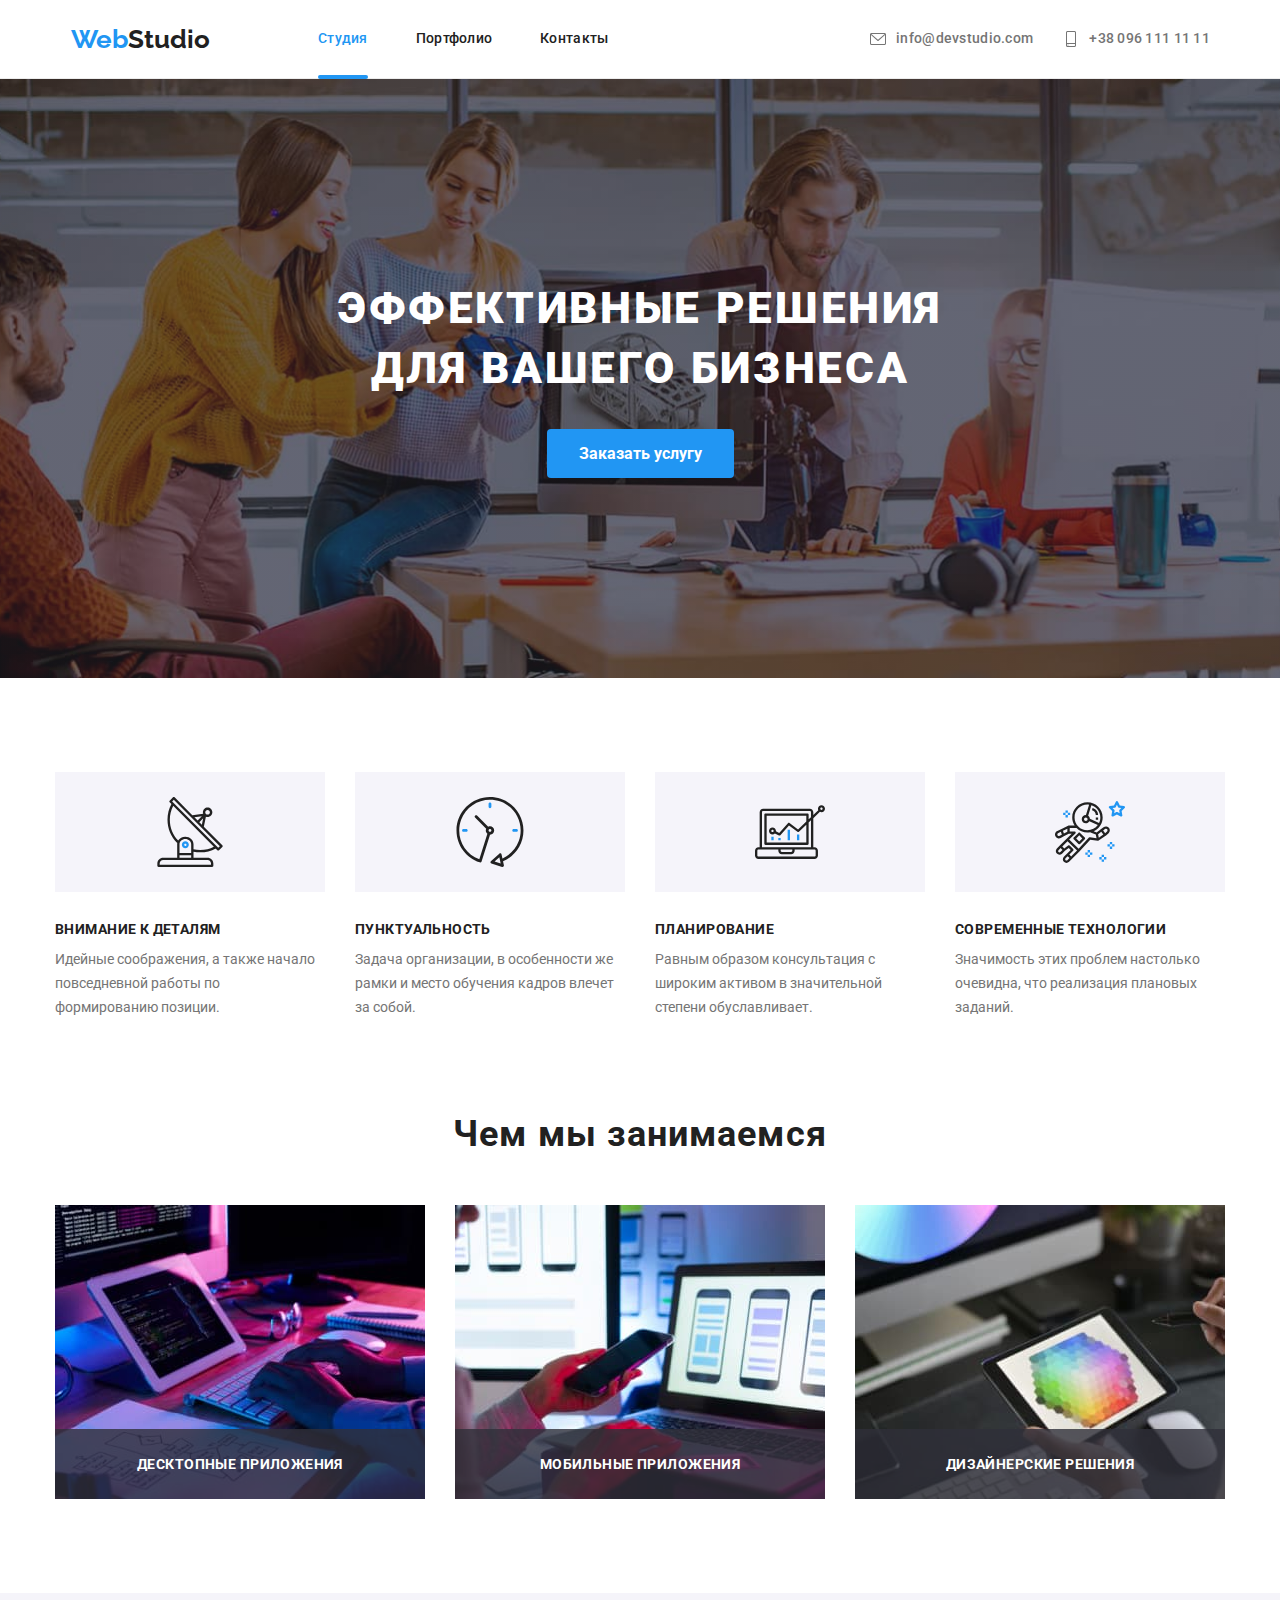
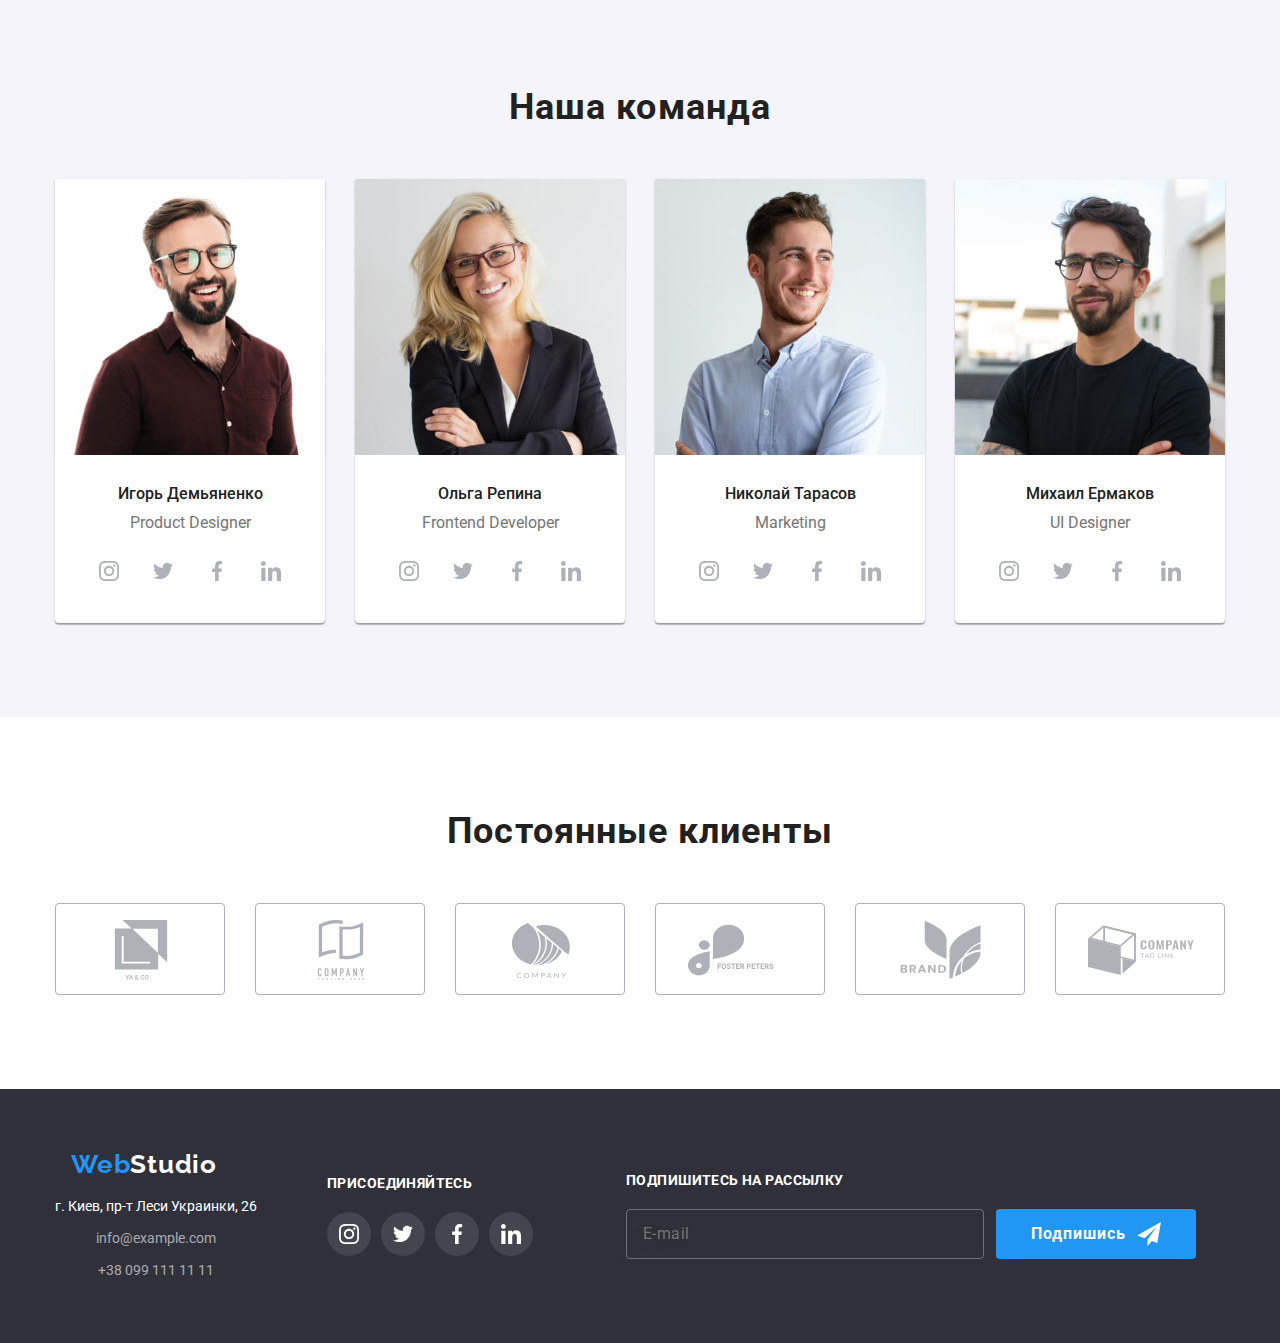
==== commit 96a25d94: "q" ====
--- a/index.html
+++ b/index.html
@@ -284,7 +284,7 @@
                                         </a>
                                     </li>
                                 </ul>                                
-                            </div>
+                            </div> 
                             </li>
                             <li class="team-item">
                                 <img
--- a/css/main.min.css
+++ b/css/main.min.css
@@ -1 +1 @@
-*{box-sizing:border-box}body{font-family:var(--basic-font);font-style:normal;color:var(--basic-color);min-width:320px}button{cursor:pointer;border:none;border-radius:4px}address{font-style:normal}img{display:block;width:100%;height:auto}p,h1,h2,h3,h4,h5,h6{margin:0}ul,p{margin:0;padding-left:0}img{display:block;margin:0;padding:0}a{text-decoration:none}li{list-style-type:none}input,textarea{outline:none}.visually-hidden{position:absolute;width:1px;height:1px;margin:-1px;border:0;padding:0;white-space:nowrap;clip-path:inset(100%);clip:rect(0 0 0 0);overflow:hidden}.is-hidden{opacity:0;pointer-events:none;visibility:hidden}:root{--basic-color: #212121;--second-basic-color: #2196f3;--third-basic-color: #ffffff;--basic-font-weight: 700;--secondary-font-weight:400;--third-font-weight:500;--typical-gap: 30px;--basic-font:"Roboto", sans-serif}.backdrop{position:fixed;top:0;left:0;width:100%;height:100%;background-color:rgba(0,0,0,.2);transition:opacity 250ms cubic-bezier(0.4, 0, 0.2, 1),visibility 250ms cubic-bezier(0.4, 0, 0.2, 1)}.container{width:100%;padding-left:15px;padding-right:15px;margin:0 auto}@media screen and (min-width: 320px){.container{min-width:320px}}@media screen and (max-width: 319px){.container{min-width:320px}}@media screen and (min-width: 768px){.container{min-width:768px}}@media screen and (min-width: 1200px){.container{max-width:1200px}}.logo{font-family:"Raleway",sans-serif;font-style:normal;font-weight:700;font-size:26px;line-height:1.19;color:var(--basic-color);align-items:center;padding:16px;display:block}@media screen and (min-width: 768px){.logo{display:flex}}.logo--part{color:var(--second-basic-color)}@media screen and (max-width: 767px){.backdrop{display:flex;justify-content:center;align-items:center}}.modal{background-color:#fff;box-shadow:0px 1px 3px rgba(0,0,0,.12),0px 1px 1px rgba(0,0,0,.14),0px 2px 1px rgba(0,0,0,.2);border-radius:4px;padding:40px}@media screen and (max-width: 479px){.modal{padding:20px}}@media screen and (min-width: 320px){.modal{position:relative;width:450px}}@media screen and (min-width: 320px)and (max-width: 480px){.modal{margin-right:15px;margin-left:15px}}@media screen and (max-width: 319px){.modal{position:relative;width:450px}}@media screen and (max-width: 319px)and (max-width: 480px){.modal{margin-right:15px;margin-left:15px}}@media screen and (min-width: 768px){.modal{position:absolute;top:50%;left:50%;transform:translate(-50%, -50%)}}@media screen and (min-width: 1200px){.modal{width:530px;height:580px}}.button-close{position:absolute;display:flex;border-radius:50%;width:30px;height:30px;top:8px;right:8px;align-items:center;justify-content:center;background-color:rgba(0,0,0,0);border:1px solid rgba(0,0,0,.1)}.button-close:hover .close-button-in{fill:var(--second-basic-color)}.button-close:focus .close-button-in{fill:var(--second-basic-color)}.close-button-in{transition:fill 250ms cubic-bezier(0.4, 0, 0.2, 1)}.modal-title{font-weight:700;font-size:20px;line-height:1.5;text-align:center;letter-spacing:.03em;margin-bottom:12px;color:var(--basic-color)}@media screen and (max-width: 479px){.modal-title{font-size:18px}}@media screen and (min-width: 1200px){.modal-title{font-size:20px;line-height:1.15}}.modal-item{width:100%;height:40px;border:1px solid rgba(33,33,33,.2);border-radius:4px;padding-left:42px;background-color:rgba(0,0,0,0);transition:border-color 250ms cubic-bezier(0.4, 0, 0.2, 1)}.modal-item:hover,.modal-item:focus{border-color:var(--second-basic-color)}.modal-position:hover .modal-item,.modal-position:focus .modal-item{border-color:var(--second-basic-color)}@media screen and (max-width: 479px){.modal-item{height:35px}}.comment{font-size:16px;height:120px;resize:none;padding:12px 16px}@media screen and (max-width: 479px){.comment{height:100px}}.comment::placeholder{font-weight:400;font-size:16px;line-height:20px;letter-spacing:.01em;color:rgba(117,117,117,.5)}.modal-item-name{font-weight:400;font-size:12px;line-height:1.16;letter-spacing:.01em;color:#757575;margin-bottom:4px}@media screen and (min-width: 1200px){.modal-item-name{font-size:14px;line-height:1.14}}.modal-position{margin-bottom:10px}.modal-position:nth-child(4){margin-bottom:20px}.modal-icon-position{position:relative}.modal-icon{position:absolute;left:15px;top:50%;transform:translateY(-50%);transition:fill 250ms cubic-bezier(0.4, 0, 0.2, 1);fill:#212121}.modal-item:focus~.modal-icon{fill:var(--second-basic-color)}.modal-item:hover~.modal-icon{fill:var(--second-basic-color)}.modal-position:hover .modal-icon{fill:var(--second-basic-color)}.modal-position:focus .modal-icon{fill:var(--second-basic-color)}.button-position{display:flex;justify-content:center}.buttom-submit{width:200px;height:50px;background-color:var(--second-basic-color);color:var(--third-basic-color);transition:250ms cubic-bezier(0.4, 0, 0.2, 1)}.buttom-submit:hover,.buttom-submit:focus{background-color:#188ce8}.checkbox-position{margin-bottom:30px}.link-modal{font-size:12px;line-height:1.16;text-decoration:underline;color:var(--second-basic-color);margin-left:5px}@media screen and (min-width: 1200px){.link-modal{font-size:14px;line-height:1.71}}.checkbox-text{font-weight:400;font-size:12px;line-height:1.16;letter-spacing:.03em;color:#757575}.checkbox-text::before{display:inline-block;content:"";width:16px;height:15px;border:2px solid #303030;border-radius:3px;margin-right:4px}.checkbox-input:checked+.checkbox-text::before{background-color:var(--second-basic-color);background-image:url(../images/accept.svg);background-repeat:no-repeat;background-position:center;background-size:contain;border:rgba(0,0,0,0)}@media screen and (min-width: 1200px){.checkbox-text{font-size:14px;line-height:1.71}}.no-scroll{overflow:hidden}@media screen and (min-width: 768px){.menu{display:none}}.menu-open-btn,.menu-close-btn{position:absolute;top:10px;right:15px;padding:0;background-color:rgba(0,0,0,0)}.menu-icon{transition:fill 250ms cubic-bezier(0.4, 0, 0.2, 1)}.menu-close-btn:hover .menu-icon,.menu-close-btn:focus .menu-icon{fill:#2196f3}.menu-open-btn:hover .menu-icon,.menu-open-btn:focus .menu-icon{fill:#2196f3}.mob-menu{position:fixed;top:0;left:0;background-color:#fff;height:100vh;width:100vw;z-index:5;padding-top:48px;padding-bottom:48px;padding-left:30px;transition:opacity 250ms cubic-bezier(0.4, 0, 0.2, 1),visibility 250ms cubic-bezier(0.4, 0, 0.2, 1)}.mob-menu .menu-thumb{display:flex;flex-direction:column;height:100%;overflow:auto}.menu-page{padding:0;align-items:center}.menu-page__list{font-weight:var(--third-font-weight);font-size:40px;line-height:1.17;letter-spacing:.02em;color:#2196f3}.menu-page__list+.menu-page__list{margin-top:32px}.menu-page__link{font-weight:var(--third-font-weight);letter-spacing:.02em;color:var(--basic-color);display:flex;transition:color 250ms cubic-bezier(0.4, 0, 0.2, 1)}.menu-page__link:focus,.menu-page__link:hover{color:var(--second-basic-color)}.menu-page__link--visited{color:var(--second-basic-color)}.menu-bottom{margin-top:auto}.menu-contact{padding:0;align-items:center;margin-left:auto;margin-bottom:64px}.menu-contact__tel{font-weight:var(--third-font-weight);font-size:34px;line-height:1.17;letter-spacing:.02em;color:#2196f3;margin-bottom:32px}@media screen and (max-width: 479px){.menu-contact__tel{font-size:30px}}.menu-contact__mail{font-weight:var(--third-font-weight);font-size:24px;line-height:28px;letter-spacing:.02em;color:#757575}.menu-soc-list{display:flex}@media screen and (max-width: 479px){.menu-soc-list{flex-wrap:wrap;max-width:320px}}@media screen and (max-width: 767px){.menu-soc-list{flex-wrap:wrap}}@media screen and (max-width: 479px){.menu-soc-item{display:block}.menu-soc-item:nth-child(1){margin-bottom:10px}}.menu-soc-link{font-weight:var(--third-font-weight);font-size:18px;line-height:1.22;letter-spacing:.02em;color:#2196f3}.soc-line{margin-left:10px;margin-right:10px;color:rgba(33,33,33,.2)}.menu-page__link--visited{color:#2196f3}.header{border-bottom:1px solid #ececec}.header-nav{display:none}@media screen and (min-width: 768px){.header-nav{display:flex}}.header__wrap{display:flex}@media screen and (max-width: 1199px){.header__wrap{justify-content:space-between;margin:0;padding:0}}.header-page{padding:0;display:flex;align-items:center}@media screen and (min-width: 1200px){.header-page{margin-left:93px}}.header-contact{padding:0;display:none;align-items:center}@media screen and (min-width: 768px){.header-contact{display:block;margin-top:21px;margin-right:15px}}@media screen and (min-width: 1200px){.header-contact{display:flex;flex-wrap:nowrap;margin-left:auto;margin-top:0}}.header-page__list:not(:last-child){margin-right:50px}.header-page__link{position:relative;font-weight:var(--third-font-weight);font-size:14px;line-height:1.14;letter-spacing:.02em;color:var(--basic-color);padding:32px 0;align-items:stretch;display:flex;transition:color 250ms cubic-bezier(0.4, 0, 0.2, 1);margin:-1px}.header-page__link:focus,.header-page__link:hover{color:var(--second-basic-color)}.header-page__link--visited{color:var(--second-basic-color)}.header-page__link--visited::after{position:absolute;bottom:0;content:"";width:100%;height:4px;background-color:var(--second-basic-color);border-radius:2px}.header-contact__item{font-weight:var(--third-font-weight);font-size:14px;line-height:1.14;letter-spacing:.02em;color:#757575;align-items:center;display:flex;transition:color 250ms cubic-bezier(0.4, 0, 0.2, 1)}.header-contact__item:focus,.header-contact__item:hover{color:var(--second-basic-color)}@media screen and (max-width: 1199px)and (min-width: 768px){.header-page__contact+.header-page__contact{margin-top:10px}}@media screen and (min-width: 1200px){.header-page__contact+.header-page__contact{margin-left:30px}}.header-contact__icon{margin-right:8px}.header-contact__item .header-contact__icon{fill:currentColor}.header-contact__item:focus .header-contact__icon{fill:currentColor}.header-contact__item:hover .header-contact__icon{fill:currentColor}@media screen and (min-width: 1200px){.header-contact__icon{margin-right:10px}}.hero{min-width:320px;background-color:#2f303a;padding:118px 0;margin:0 auto}@media screen and (min-width: 320px){.hero{background-image:linear-gradient(rgba(47, 48, 58, 0.4), rgba(47, 48, 58, 0.4)),url(/images/hero/hero-bg-mob.jpg);background-position:center;background-repeat:no-repeat;background-size:cover}}@media screen and (min-width: 320px)and (min-device-pixel-ratio: 2),screen and (min-width: 320px)and (min-resolution: 192dpi),screen and (min-width: 320px)and (min-resolution: 2dppx){.hero{background-image:linear-gradient(rgba(47, 48, 58, 0.4), rgba(47, 48, 58, 0.4)),url("/images/hero/hero-bg-mob-x2.jpg")}}@media screen and (max-width: 319px){.hero{background-image:linear-gradient(rgba(47, 48, 58, 0.4), rgba(47, 48, 58, 0.4)),url(/images/hero/hero-bg-mob.jpg);background-position:center;background-repeat:no-repeat;background-size:cover}}@media screen and (max-width: 319px)and (min-device-pixel-ratio: 2),screen and (max-width: 319px)and (min-resolution: 192dpi),screen and (max-width: 319px)and (min-resolution: 2dppx){.hero{background-image:linear-gradient(rgba(47, 48, 58, 0.4), rgba(47, 48, 58, 0.4)),url("/images/hero/hero-bg-mob-x2.jpg")}}@media screen and (min-width: 768px){.hero{min-width:768px;background-image:linear-gradient(rgba(47, 48, 58, 0.4), rgba(47, 48, 58, 0.4)),url(/images/hero/hero-bg-tab.jpg)}}@media screen and (min-width: 768px)and (min-device-pixel-ratio: 2),screen and (min-width: 768px)and (min-resolution: 192dpi),screen and (min-width: 768px)and (min-resolution: 2dppx){.hero{background-image:linear-gradient(rgba(47, 48, 58, 0.4), rgba(47, 48, 58, 0.4)),url("/images/hero/hero-bg-tab-x2.jpg")}}@media screen and (min-width: 1200px){.hero{max-width:1600px;padding:200px 0;background-image:linear-gradient(rgba(47, 48, 58, 0.4), rgba(47, 48, 58, 0.4)),url(/images/hero/hero-bg-desktop.jpg)}}@media screen and (min-width: 1200px)and (min-device-pixel-ratio: 2),screen and (min-width: 1200px)and (min-resolution: 192dpi),screen and (min-width: 1200px)and (min-resolution: 2dppx){.hero{background-image:linear-gradient(rgba(47, 48, 58, 0.4), rgba(47, 48, 58, 0.4)),url("/images/hero/hero-bg-desktop-x2.jpg")}}.hero-title{font-weight:900;font-size:26px;line-height:1.62;letter-spacing:.06em;text-transform:uppercase;color:var(--third-basic-color);margin-bottom:var(--typical-gap);padding:0;max-width:360px;text-align:center}@media screen and (min-width: 1200px){.hero-title{font-size:44px;line-height:1.36;max-width:696px}}.hero-items{display:flex;flex-direction:column;align-items:center}.hero-btn{font-weight:var(--basic-font-weight);font-size:16px;line-height:1.85;color:var(--third-basic-color);background-color:var(--second-basic-color);padding:10px 32px;max-width:200px;transition:background-color 250ms cubic-bezier(0.4, 0, 0.2, 1)}.hero-btn:hover,.hero-btn:focus{background-color:#188ce8}.text{padding:60px 0}@media screen and (min-width: 1200px){.text{padding:94px 0}}@media screen and (min-width: 320px){.benefits{max-width:480px}}@media screen and (max-width: 319px){.benefits{max-width:480px}}@media screen and (min-width: 768px){.benefits{max-width:768px}}@media screen and (min-width: 1200px){.benefits{max-width:1200px}}@media screen and (min-width: 320px){.text-list:not(:last-child){margin-bottom:-15px}}@media screen and (max-width: 319px){.text-list:not(:last-child){margin-bottom:-15px}}@media screen and (min-width: 768px){.text-list{margin:-15px;display:flex;align-items:center;flex-wrap:wrap;justify-content:center}}@media screen and (min-width: 1200px){.text-list{display:flex}}.icon-list{background-color:#f5f4fa;display:flex;height:120px;background-repeat:no-repeat;background-position:center;margin-bottom:30px;align-items:center;justify-content:center}@media screen and (min-width: 768px){.icon-list{width:354px}}@media screen and (min-width: 1200px){.icon-list{width:270px}}.text-li{display:block}@media screen and (min-width: 320px){.text-li:not(:last-child){margin-bottom:15px}}@media screen and (max-width: 319px){.text-li:not(:last-child){margin-bottom:15px}}@media screen and (min-width: 768px){.text-li{margin:15px;max-width:354px;width:calc((100% - 60px)/2)}}@media screen and (min-width: 1200px){.text-li{width:270px}}.text-item-name{font-weight:var(--basic-font-weight);font-size:14px;line-height:1.14;letter-spacing:.03em;text-transform:uppercase;margin-bottom:10px;padding:0}@media screen and (min-width: 320px){.text-item-name{text-align:center}}@media screen and (max-width: 319px){.text-item-name{text-align:center}}@media screen and (min-width: 768px){.text-item-name{text-align:start}}.text-item{font-size:14px;line-height:1.7;color:#757575;padding:0;margin:0}.do{padding-bottom:94px}@media screen and (max-width: 1199px){.do{display:none}}.do-title{font-weight:var(--basic-font-weight);font-size:36px;line-height:1.16;text-align:center;letter-spacing:.03em;margin-bottom:50px}.do-list{position:relative;display:flex;padding:0}.do-item:not(:last-child){margin-right:var(--typical-gap)}.do-text{position:absolute;width:370px;height:70px;bottom:0;display:flex;align-items:center;justify-content:center;font-size:14px;line-height:1.14px;text-align:center;letter-spacing:.03em;text-transform:uppercase;color:#fff;background-color:rgba(47,48,58,.8)}.team{background-color:#f5f4fa;padding:60px 0}@media screen and (min-width: 1200px){.team{padding:94px 0}}@media screen and (min-width: 320px){.team-wrap{max-width:480px}}@media screen and (max-width: 319px){.team-wrap{max-width:480px}}@media screen and (min-width: 768px){.team-wrap{max-width:768px}}@media screen and (min-width: 1200px){.team-wrap{max-width:1200px}}.team-title{font-weight:var(--basic-font-weight);font-size:28px;line-height:1.17;text-align:center;letter-spacing:.03em;margin-bottom:30px;padding:0}@media screen and (min-width: 768px){.team-title{font-size:28px;line-height:1.17}}@media screen and (min-width: 1200px){.team-title{font-size:36px;line-height:1.16;margin:0 0 50px 0}}.team-list{padding:0;margin:0;margin:-15px}@media screen and (min-width: 768px){.team-list{display:flex;flex-wrap:wrap;justify-content:center}}@media screen and (min-width: 1200px){.team-social-item:not(:last-child){margin-right:10px}}.team-social{display:flex;justify-content:center}.team-social-link{display:flex;width:44px;height:44px;border-radius:50%;align-items:center;justify-content:center;transition:background-color 250ms cubic-bezier(0.4, 0, 0.2, 1)}.team-social-link:hover,.team-social-link:focus{background-color:#2196f3}.team-social-icon{fill:#afb1b8;transition:fill 250ms cubic-bezier(0.4, 0, 0.2, 1)}.team-social-link:focus .team-social-icon{fill:#fff}.team-social-link:hover .team-social-icon{fill:#fff}.team-item{box-shadow:0px 1px 3px rgba(0,0,0,.12),0px 1px 1px rgba(0,0,0,.14),0px 2px 1px rgba(0,0,0,.2);border-radius:0px 0px 4px 4px;background-color:var(--third-basic-color);margin:15px}@media screen and (min-width: 768px){.team-item{max-width:354px;flex-basis:calc((100% - 30px)/2)}}@media screen and (min-width: 1200px){.team-item{max-width:270px}}.team-name-job{padding:var(--typical-gap) 0}.team-person{font-weight:var(--third-font-weight);font-size:16px;line-height:1.18;text-align:center;color:var(--basic-color);margin-bottom:10px;padding:0}.team-person-job{font-size:16px;line-height:1.18;text-align:center;color:#757575;margin-bottom:16px;padding:0}.clients{padding:60px 0}@media screen and (min-width: 1200px){.clients{padding:94px 0}}@media screen and (min-width: 320px){.client-wrap{max-width:480px}}@media screen and (max-width: 319px){.client-wrap{max-width:480px}}@media screen and (min-width: 768px){.client-wrap{max-width:768px}}@media screen and (min-width: 1200px){.client-wrap{max-width:1200px}}.clients-title{font-weight:var(--basic-font-weight);font-size:28px;line-height:1.17;text-align:center;letter-spacing:.03em;color:var(--basic-color);margin-bottom:30px}@media screen and (min-width: 1200px){.clients-title{font-size:36px;line-height:1.16;margin-bottom:50px}}.clients-list{display:flex;flex-wrap:wrap;justify-content:center;margin:-15px}.clients-item{border:1px solid #afb1b8;border-radius:4px;max-width:210px;max-height:92px;margin:15px;transition:border-color 250ms cubic-bezier(0.4, 0, 0.2, 1)}.clients-item:hover,.clients-item:focus{border-color:var(--second-basic-color)}@media screen and (min-width: 1200px){.clients-item{max-width:170px}}.clients-link{display:flex;width:210px;height:92px;align-items:center;justify-content:center}@media screen and (min-width: 768px){.clients-link{width:226px}}@media screen and (min-width: 1200px){.clients-link{width:170px}}.clients-icon{fill:#afb1b8;transition:fill 250ms cubic-bezier(0.4, 0, 0.2, 1)}.clients-item:hover .clients-icon{fill:var(--second-basic-color)}.footer{background-color:#2f303a;padding:60px 0}@media screen and (min-width: 768px){.footer-tablet-wrap{display:flex}}@media screen and (min-width: 768px)and (max-width: 1199px){.footer-tablet-wrap{justify-content:space-around;width:100%}}@media screen and (min-width: 1200px){.footer-tablet-wrap{flex-wrap:nowrap;align-items:center}}.footer-wrap{display:flex}@media screen and (max-width: 767px){.footer-wrap{flex-direction:column;justify-content:center;align-items:center}}@media screen and (min-width: 768px)and (max-width: 1199px){.footer-wrap{flex-wrap:wrap}}@media screen and (min-width: 1200px){.footer-wrap{align-items:center}}.footer__logo{padding-top:0;letter-spacing:.03em;color:var(--third-basic-color)}.footer-address{font-weight:var(--secondary-font-weight);font-size:14px;line-height:1.71;color:var(--third-basic-color)}@media screen and (max-width: 1199px){.footer-address{margin-bottom:60px}}.footer-breadcrumbs{display:flex;flex-direction:column;align-items:center;padding:0}.footer-breadcrumbs__contact{margin-top:8px}.footer-link{font-weight:var(--secondary-font-weight);font-size:14px;line-height:1.17;color:rgba(255,255,255,.6)}.footer-item__title{font-weight:var(--basic-font-weight);font-size:14px;line-height:1.14;letter-spacing:.03em;text-transform:uppercase;margin-bottom:20px;color:var(--third-basic-color)}.footer-item__list{display:flex}@media screen and (max-width: 1199px){.footer-item__list{margin-bottom:60px}}.footer-social+.footer-social{margin-left:10px}.footer-social__link{display:flex;width:44px;height:44px;border-radius:50%;align-items:center;justify-content:center;background-color:rgba(255,255,255,.1);transition:background-color 250ms cubic-bezier(0.4, 0, 0.2, 1)}.footer-social__link:hover,.footer-social__link:focus{background-color:var(--second-basic-color)}.footer-social__icon{fill:var(--third-basic-color)}.footer-item{display:flex;flex-direction:column;justify-content:center;align-items:center}@media screen and (min-width: 1200px){.footer-item+.footer-item{margin-left:70px}}.social-form{width:100%}@media screen and (min-width: 1200px){.social-form{width:auto;margin-left:93px;align-items:center}}.social-form__list{display:flex;justify-content:center;font-weight:var(--basic-font-weight);font-size:14px;line-height:1.14;letter-spacing:.03em;text-transform:uppercase;color:#fff;margin-bottom:20px}.social-form__btn{display:flex;flex-direction:column;align-items:center}@media screen and (min-width: 1200px){.social-form__btn{flex-direction:row}}.social-form__mail{width:100%;max-width:450px;height:50px;padding-left:16px;background-color:rgba(0,0,0,0);border:1px solid rgba(255,255,255,.3);box-sizing:border-box;filter:drop-shadow(0px 4px 4px rgba(0, 0, 0, 0.15));border-radius:4px;font-weight:var(--secondary-font-weight);font-size:16px;line-height:1.25;display:flex;align-items:center;letter-spacing:.03em;color:rgba(255,255,255,.6)}@media screen and (min-width: 1200px){.social-form__mail{width:358px;margin-right:12px}}.social-form__subscribe-btn{width:200px;height:50px;font-weight:var(--basic-font-weight);font-size:16px;line-height:1.88;display:flex;align-items:center;justify-content:space-around;letter-spacing:.06em;color:#fff;background-color:var(--second-basic-color);padding:10px 29px;transition:background-color 250ms cubic-bezier(0.4, 0, 0.2, 1);margin-top:20px}.social-form__subscribe-btn:focus,.social-form__subscribe-btn:hover{background-color:#188ce8}@media screen and (min-width: 1200px){.social-form__subscribe-btn{margin-top:0}}.social-form__subscribe-icon{fill:var(--third-basic-color)}.portfolio{padding:60px 0}@media screen and (min-width: 320px){.prtf-wrap{max-width:480px}}@media screen and (max-width: 319px){.prtf-wrap{max-width:480px}}@media screen and (min-width: 768px){.prtf-wrap{max-width:768px}}@media screen and (min-width: 1200px){.prtf-wrap{max-width:1200px}}.nav-btn{font-weight:var(--third-font-weight);font-size:16px;line-height:1.62;text-align:center;letter-spacing:.03em;background-color:#f5f4fa;padding:6px 22px;margin:0;transition:background-color 250ms cubic-bezier(0.4, 0, 0.2, 1),color 250ms cubic-bezier(0.4, 0, 0.2, 1),box-shadow 250ms cubic-bezier(0.4, 0, 0.2, 1),color 250ms cubic-bezier(0.4, 0, 0.2, 1)}@media screen and (max-width: 767px){.nav-btn{margin-bottom:15px}}.prtf-btn :focus,.prtf-btn :hover{background-color:var(--second-basic-color);color:var(--third-basic-color);box-shadow:0px 1px 1px rgba(0,0,0,.12),0px 4px 4px rgba(0,0,0,.06),1px 4px 6px rgba(0,0,0,.16)}.prtf-btn:not(:last-child){margin-right:8px}.btn-prtf-now{color:var(--third-basic-color);background-color:var(--second-basic-color)}@media screen and (min-width: 768px){.prtf-item{margin:-15px;display:flex;flex-wrap:wrap;padding:0}}.prtf-item-name{font-weight:var(--basic-font-weight);font-size:18px;line-height:2;letter-spacing:.06em;color:var(--basic-color);margin-bottom:4px;padding:0}.prtf-item-text{font-size:16px;line-height:1.85;letter-spacing:.03em;color:#757575;padding:0}.prtf-list{padding:0}@media screen and (max-width: 767px){.prtf-list:not(:last-child){margin-bottom:var(--typical-gap)}.prtf-list:nth-child(1){margin-top:40px}}@media screen and (min-width: 768px){.prtf-list{margin:15px;width:354px}}@media screen and (min-width: 1200px){.prtf-list{width:370px}}.prtf-link{transition:box-shadow 250ms cubic-bezier(0.4, 0, 0.2, 1)}.prtf-link:hover,.prtf-link:focus{box-shadow:0px 1px 1px rgba(0,0,0,.12),0px 4px 4px rgba(0,0,0,.06),1px 4px 6px rgba(0,0,0,.16)}.prtf-info{position:relative;overflow:hidden}.prtf-info-overlay{position:absolute;top:0;left:0;background-color:rgba(33,150,243,.9);width:100%;height:100%;transform:translateY(100%);transition:transform 250ms cubic-bezier(0.4, 0, 0.2, 1)}.prtf-link:hover .prtf-info-overlay,.prtf-link:focus .prtf-info-overlay{transform:translateY(0)}.prtf-info-text{position:absolute;top:50%;left:50%;transform:translate(-50%, -50%);min-width:322px;min-height:168px;font-size:18px;line-height:1.56;letter-spacing:.03em;color:#fff}.border-prtf{border-right:1px solid #eee;border-left:1px solid #eee;border-bottom:1px solid #eee;padding:20px 24px 20px 24px}@media screen and (max-width: 1199px){.prtf-list:first-child .border-prtf{padding-bottom:56px}}.prtf-list-btn{display:flex;flex-wrap:wrap;margin-bottom:40px}@media screen and (max-width: 767px){.prtf-list-btn{margin-bottom:-15px}}@media screen and (min-width: 768px){.prtf-list-btn{padding:0;margin-right:0;margin-bottom:50px;justify-content:center}}/*# sourceMappingURL=main.min.css.map */+*{box-sizing:border-box}body{font-family:var(--basic-font);font-style:normal;color:var(--basic-color);min-width:320px}button{cursor:pointer;border:none;border-radius:4px}address{font-style:normal}img{display:block;width:100%;height:auto}p,h1,h2,h3,h4,h5,h6{margin:0}ul,p{margin:0;padding-left:0}img{display:block;margin:0;padding:0}a{text-decoration:none}li{list-style-type:none}input,textarea{outline:none}.visually-hidden{position:absolute;width:1px;height:1px;margin:-1px;border:0;padding:0;white-space:nowrap;clip-path:inset(100%);clip:rect(0 0 0 0);overflow:hidden}.is-hidden{opacity:0;pointer-events:none;visibility:hidden}:root{--basic-color: #212121;--second-basic-color: #2196f3;--third-basic-color: #ffffff;--basic-font-weight: 700;--secondary-font-weight:400;--third-font-weight:500;--typical-gap: 30px;--basic-font:"Roboto", sans-serif}.backdrop{position:fixed;top:0;left:0;width:100%;height:100%;background-color:rgba(0,0,0,.2);transition:opacity 250ms cubic-bezier(0.4, 0, 0.2, 1),visibility 250ms cubic-bezier(0.4, 0, 0.2, 1)}.container{width:100%;padding-left:15px;padding-right:15px;margin:0 auto}@media screen and (min-width: 320px){.container{min-width:320px}}@media screen and (max-width: 319px){.container{min-width:320px}}@media screen and (min-width: 768px){.container{min-width:768px}}@media screen and (min-width: 1200px){.container{max-width:1200px}}.logo{font-family:"Raleway",sans-serif;font-style:normal;font-weight:700;font-size:26px;line-height:1.19;color:var(--basic-color);align-items:center;padding:16px;display:block}@media screen and (min-width: 768px){.logo{display:flex}}.logo--part{color:var(--second-basic-color)}@media screen and (max-width: 767px){.backdrop{display:flex;justify-content:center;align-items:center}}.modal{background-color:#fff;box-shadow:0px 1px 3px rgba(0,0,0,.12),0px 1px 1px rgba(0,0,0,.14),0px 2px 1px rgba(0,0,0,.2);border-radius:4px;padding:40px}@media screen and (max-width: 479px){.modal{padding:20px}}@media screen and (min-width: 320px){.modal{position:relative;width:450px}}@media screen and (min-width: 320px)and (max-width: 480px){.modal{margin-right:15px;margin-left:15px}}@media screen and (max-width: 319px){.modal{position:relative;width:450px}}@media screen and (max-width: 319px)and (max-width: 480px){.modal{margin-right:15px;margin-left:15px}}@media screen and (min-width: 768px){.modal{position:absolute;top:50%;left:50%;transform:translate(-50%, -50%)}}@media screen and (min-width: 1200px){.modal{width:530px;height:580px}}.button-close{position:absolute;display:flex;border-radius:50%;width:30px;height:30px;top:8px;right:8px;align-items:center;justify-content:center;background-color:rgba(0,0,0,0);border:1px solid rgba(0,0,0,.1)}.button-close:hover .close-button-in{fill:var(--second-basic-color)}.button-close:focus .close-button-in{fill:var(--second-basic-color)}.close-button-in{transition:fill 250ms cubic-bezier(0.4, 0, 0.2, 1)}.modal-title{font-weight:700;font-size:20px;line-height:1.5;text-align:center;letter-spacing:.03em;margin-bottom:12px;color:var(--basic-color)}@media screen and (max-width: 479px){.modal-title{font-size:18px}}@media screen and (min-width: 1200px){.modal-title{font-size:20px;line-height:1.15}}.modal-item{width:100%;height:40px;border:1px solid rgba(33,33,33,.2);border-radius:4px;padding-left:42px;background-color:rgba(0,0,0,0);transition:border-color 250ms cubic-bezier(0.4, 0, 0.2, 1)}.modal-item:hover,.modal-item:focus{border-color:var(--second-basic-color)}.modal-position:hover .modal-item,.modal-position:focus .modal-item{border-color:var(--second-basic-color)}@media screen and (max-width: 479px){.modal-item{height:35px}}.comment{font-size:16px;height:120px;resize:none;padding:12px 16px}@media screen and (max-width: 479px){.comment{height:100px}}.comment::placeholder{font-weight:400;font-size:16px;line-height:20px;letter-spacing:.01em;color:rgba(117,117,117,.5)}.modal-item-name{font-weight:400;font-size:12px;line-height:1.16;letter-spacing:.01em;color:#757575;margin-bottom:4px}@media screen and (min-width: 1200px){.modal-item-name{font-size:14px;line-height:1.14}}.modal-position{margin-bottom:10px}.modal-position:nth-child(4){margin-bottom:20px}.modal-icon-position{position:relative}.modal-icon{position:absolute;left:15px;top:50%;transform:translateY(-50%);transition:fill 250ms cubic-bezier(0.4, 0, 0.2, 1);fill:#212121}.modal-item:focus~.modal-icon{fill:var(--second-basic-color)}.modal-item:hover~.modal-icon{fill:var(--second-basic-color)}.modal-position:hover .modal-icon{fill:var(--second-basic-color)}.modal-position:focus .modal-icon{fill:var(--second-basic-color)}.button-position{display:flex;justify-content:center}.buttom-submit{width:200px;height:50px;background-color:var(--second-basic-color);color:var(--third-basic-color);transition:250ms cubic-bezier(0.4, 0, 0.2, 1)}.buttom-submit:hover,.buttom-submit:focus{background-color:#188ce8}.checkbox-position{margin-bottom:30px}.link-modal{font-size:12px;line-height:1.16;text-decoration:underline;color:var(--second-basic-color);margin-left:5px}@media screen and (min-width: 1200px){.link-modal{font-size:14px;line-height:1.71}}.checkbox-text{font-weight:400;font-size:12px;line-height:1.16;letter-spacing:.03em;color:#757575}.checkbox-text::before{display:inline-block;content:"";width:16px;height:15px;border:2px solid #303030;border-radius:3px;margin-right:4px}.checkbox-input:checked+.checkbox-text::before{background-color:var(--second-basic-color);background-image:url(../images/accept.svg);background-repeat:no-repeat;background-position:center;background-size:contain;border:rgba(0,0,0,0)}@media screen and (min-width: 1200px){.checkbox-text{font-size:14px;line-height:1.71}}.no-scroll{overflow:hidden}@media screen and (min-width: 768px){.menu{display:none}}.menu-open-btn,.menu-close-btn{position:absolute;top:10px;right:15px;padding:0;background-color:rgba(0,0,0,0)}.menu-icon{transition:fill 250ms cubic-bezier(0.4, 0, 0.2, 1)}.menu-close-btn:hover .menu-icon,.menu-close-btn:focus .menu-icon{fill:#2196f3}.menu-open-btn:hover .menu-icon,.menu-open-btn:focus .menu-icon{fill:#2196f3}.mob-menu{position:fixed;top:0;left:0;background-color:#fff;height:100vh;width:100vw;z-index:5;padding-top:48px;padding-bottom:48px;padding-left:30px;transition:opacity 250ms cubic-bezier(0.4, 0, 0.2, 1),visibility 250ms cubic-bezier(0.4, 0, 0.2, 1)}.mob-menu .menu-thumb{display:flex;flex-direction:column;height:100%;overflow:auto}.menu-page{padding:0;align-items:center}.menu-page__list{font-weight:var(--third-font-weight);font-size:40px;line-height:1.17;letter-spacing:.02em;color:#2196f3}.menu-page__list+.menu-page__list{margin-top:32px}.menu-page__link{font-weight:var(--third-font-weight);letter-spacing:.02em;color:var(--basic-color);display:flex;transition:color 250ms cubic-bezier(0.4, 0, 0.2, 1)}.menu-page__link:focus,.menu-page__link:hover{color:var(--second-basic-color)}.menu-page__link--visited{color:var(--second-basic-color)}.menu-bottom{margin-top:auto}.menu-contact{padding:0;align-items:center;margin-left:auto;margin-bottom:64px}.menu-contact__tel{font-weight:var(--third-font-weight);font-size:34px;line-height:1.17;letter-spacing:.02em;color:#2196f3;margin-bottom:32px}@media screen and (max-width: 479px){.menu-contact__tel{font-size:30px}}.menu-contact__mail{font-weight:var(--third-font-weight);font-size:24px;line-height:28px;letter-spacing:.02em;color:#757575}.menu-soc-list{display:flex}@media screen and (max-width: 767px){.menu-soc-list{flex-wrap:wrap}}@media screen and (max-width: 479px){.menu-soc-item{display:block}.menu-soc-item:nth-child(1){margin-bottom:10px}}.menu-soc-link{font-weight:var(--third-font-weight);font-size:18px;line-height:1.22;letter-spacing:.02em;color:#2196f3}@media screen and (max-width: 479px){.menu-soc-link{font-size:12px}}.soc-line{margin-left:10px;margin-right:10px;color:rgba(33,33,33,.2)}.menu-page__link--visited{color:#2196f3}.header{border-bottom:1px solid #ececec}.header-nav{display:none}@media screen and (min-width: 768px){.header-nav{display:flex}}.header__wrap{display:flex}@media screen and (max-width: 1199px){.header__wrap{justify-content:space-between;margin:0;padding:0}}.header-page{padding:0;display:flex;align-items:center}@media screen and (min-width: 1200px){.header-page{margin-left:93px}}.header-contact{padding:0;display:none;align-items:center}@media screen and (min-width: 768px){.header-contact{display:block;margin-top:21px;margin-right:15px}}@media screen and (min-width: 1200px){.header-contact{display:flex;flex-wrap:nowrap;margin-left:auto;margin-top:0}}.header-page__list:not(:last-child){margin-right:50px}.header-page__link{position:relative;font-weight:var(--third-font-weight);font-size:14px;line-height:1.14;letter-spacing:.02em;color:var(--basic-color);padding:32px 0;align-items:stretch;display:flex;transition:color 250ms cubic-bezier(0.4, 0, 0.2, 1);margin:-1px}.header-page__link:focus,.header-page__link:hover{color:var(--second-basic-color)}.header-page__link--visited{color:var(--second-basic-color)}.header-page__link--visited::after{position:absolute;bottom:0;content:"";width:100%;height:4px;background-color:var(--second-basic-color);border-radius:2px}.header-contact__item{font-weight:var(--third-font-weight);font-size:14px;line-height:1.14;letter-spacing:.02em;color:#757575;align-items:center;display:flex;transition:color 250ms cubic-bezier(0.4, 0, 0.2, 1)}.header-contact__item:focus,.header-contact__item:hover{color:var(--second-basic-color)}@media screen and (max-width: 1199px)and (min-width: 768px){.header-page__contact+.header-page__contact{margin-top:10px}}@media screen and (min-width: 1200px){.header-page__contact+.header-page__contact{margin-left:30px}}.header-contact__icon{margin-right:8px}.header-contact__item .header-contact__icon{fill:currentColor}.header-contact__item:focus .header-contact__icon{fill:currentColor}.header-contact__item:hover .header-contact__icon{fill:currentColor}@media screen and (min-width: 1200px){.header-contact__icon{margin-right:10px}}.hero{min-width:320px;background-color:#2f303a;padding:118px 0;margin:0 auto;background-image:linear-gradient(rgba(47, 48, 58, 0.4), rgba(47, 48, 58, 0.4))}@media screen and (min-width: 320px){.hero{background-image:linear-gradient(rgba(47, 48, 58, 0.4), rgba(47, 48, 58, 0.4)),url(/images/hero/hero-bg-mob.jpg);background-position:center;background-repeat:no-repeat;background-size:cover}}@media screen and (min-width: 320px)and (min-device-pixel-ratio: 2),screen and (min-width: 320px)and (min-resolution: 192dpi),screen and (min-width: 320px)and (min-resolution: 2dppx){.hero{background-image:linear-gradient(rgba(47, 48, 58, 0.4), rgba(47, 48, 58, 0.4)),url("/images/hero/hero-bg-mob-x2.jpg")}}@media screen and (max-width: 319px){.hero{background-image:linear-gradient(rgba(47, 48, 58, 0.4), rgba(47, 48, 58, 0.4)),url(/images/hero/hero-bg-mob.jpg);background-position:center;background-repeat:no-repeat;background-size:cover}}@media screen and (max-width: 319px)and (min-device-pixel-ratio: 2),screen and (max-width: 319px)and (min-resolution: 192dpi),screen and (max-width: 319px)and (min-resolution: 2dppx){.hero{background-image:linear-gradient(rgba(47, 48, 58, 0.4), rgba(47, 48, 58, 0.4)),url("/images/hero/hero-bg-mob-x2.jpg")}}@media screen and (min-width: 768px){.hero{min-width:768px;background-image:linear-gradient(rgba(47, 48, 58, 0.4), rgba(47, 48, 58, 0.4)),url(/images/hero/hero-bg-tab.jpg)}}@media screen and (min-width: 768px)and (min-device-pixel-ratio: 2),screen and (min-width: 768px)and (min-resolution: 192dpi),screen and (min-width: 768px)and (min-resolution: 2dppx){.hero{background-image:linear-gradient(rgba(47, 48, 58, 0.4), rgba(47, 48, 58, 0.4)),url("/images/hero/hero-bg-tab-x2.jpg")}}@media screen and (min-width: 1200px){.hero{max-width:1600px;padding:200px 0;background-image:linear-gradient(rgba(47, 48, 58, 0.4), rgba(47, 48, 58, 0.4)),url(/images/hero/hero-bg-desktop.jpg)}}@media screen and (min-width: 1200px)and (min-device-pixel-ratio: 2),screen and (min-width: 1200px)and (min-resolution: 192dpi),screen and (min-width: 1200px)and (min-resolution: 2dppx){.hero{background-image:linear-gradient(rgba(47, 48, 58, 0.4), rgba(47, 48, 58, 0.4)),url("/images/hero/hero-bg-desktop-x2.jpg")}}.hero-title{font-weight:900;font-size:26px;line-height:1.62;letter-spacing:.06em;text-transform:uppercase;color:var(--third-basic-color);margin-bottom:var(--typical-gap);padding:0;max-width:360px;text-align:center}@media screen and (min-width: 1200px){.hero-title{font-size:44px;line-height:1.36;max-width:696px}}.hero-items{display:flex;flex-direction:column;align-items:center}.hero-btn{font-weight:var(--basic-font-weight);font-size:16px;line-height:1.85;color:var(--third-basic-color);background-color:var(--second-basic-color);padding:10px 32px;max-width:200px;transition:background-color 250ms cubic-bezier(0.4, 0, 0.2, 1)}.hero-btn:hover,.hero-btn:focus{background-color:#188ce8}.text{padding:60px 0}@media screen and (min-width: 1200px){.text{padding:94px 0}}@media screen and (min-width: 320px){.benefits{max-width:480px}}@media screen and (max-width: 319px){.benefits{max-width:480px}}@media screen and (min-width: 768px){.benefits{max-width:768px}}@media screen and (min-width: 1200px){.benefits{max-width:1200px}}@media screen and (min-width: 320px){.text-list:not(:last-child){margin-bottom:-15px}}@media screen and (max-width: 319px){.text-list:not(:last-child){margin-bottom:-15px}}@media screen and (min-width: 768px){.text-list{margin:-15px;display:flex;align-items:center;flex-wrap:wrap;justify-content:center}}@media screen and (min-width: 1200px){.text-list{display:flex}}.icon-list{background-color:#f5f4fa;display:flex;height:120px;background-repeat:no-repeat;background-position:center;margin-bottom:30px;align-items:center;justify-content:center}@media screen and (min-width: 768px){.icon-list{width:354px}}@media screen and (min-width: 1200px){.icon-list{width:270px}}.text-li{display:block}@media screen and (min-width: 320px){.text-li:not(:last-child){margin-bottom:15px}}@media screen and (max-width: 319px){.text-li:not(:last-child){margin-bottom:15px}}@media screen and (min-width: 768px){.text-li{margin:15px;max-width:354px;width:calc((100% - 60px)/2)}}@media screen and (min-width: 1200px){.text-li{width:270px}}.text-item-name{font-weight:var(--basic-font-weight);font-size:14px;line-height:1.14;letter-spacing:.03em;text-transform:uppercase;margin-bottom:10px;padding:0}@media screen and (min-width: 320px){.text-item-name{text-align:center}}@media screen and (max-width: 319px){.text-item-name{text-align:center}}@media screen and (min-width: 768px){.text-item-name{text-align:start}}.text-item{font-size:14px;line-height:1.7;color:#757575;padding:0;margin:0}.do{padding-bottom:94px}@media screen and (max-width: 1199px){.do{display:none}}.do-title{font-weight:var(--basic-font-weight);font-size:36px;line-height:1.16;text-align:center;letter-spacing:.03em;margin-bottom:50px}.do-list{position:relative;display:flex;padding:0}.do-item:not(:last-child){margin-right:var(--typical-gap)}.do-text{position:absolute;width:370px;height:70px;bottom:0;display:flex;align-items:center;justify-content:center;font-size:14px;line-height:1.14px;text-align:center;letter-spacing:.03em;text-transform:uppercase;color:#fff;background-color:rgba(47,48,58,.8)}.team{background-color:#f5f4fa;padding:60px 0}@media screen and (min-width: 1200px){.team{padding:94px 0}}@media screen and (min-width: 320px){.team-wrap{max-width:480px}}@media screen and (max-width: 319px){.team-wrap{max-width:480px}}@media screen and (min-width: 768px){.team-wrap{max-width:768px}}@media screen and (min-width: 1200px){.team-wrap{max-width:1200px}}.team-title{font-weight:var(--basic-font-weight);font-size:28px;line-height:1.17;text-align:center;letter-spacing:.03em;margin-bottom:30px;padding:0}@media screen and (min-width: 768px){.team-title{font-size:28px;line-height:1.17}}@media screen and (min-width: 1200px){.team-title{font-size:36px;line-height:1.16;margin:0 0 50px 0}}.team-list{padding:0;margin:0;margin:-15px}@media screen and (min-width: 768px){.team-list{display:flex;flex-wrap:wrap;justify-content:center}}@media screen and (min-width: 1200px){.team-social-item:not(:last-child){margin-right:10px}}.team-social{display:flex;justify-content:center}.team-social-link{display:flex;width:44px;height:44px;border-radius:50%;align-items:center;justify-content:center;transition:background-color 250ms cubic-bezier(0.4, 0, 0.2, 1)}.team-social-link:hover,.team-social-link:focus{background-color:#2196f3}.team-social-icon{fill:#afb1b8;transition:fill 250ms cubic-bezier(0.4, 0, 0.2, 1)}.team-social-link:focus .team-social-icon{fill:#fff}.team-social-link:hover .team-social-icon{fill:#fff}.team-item{box-shadow:0px 1px 3px rgba(0,0,0,.12),0px 1px 1px rgba(0,0,0,.14),0px 2px 1px rgba(0,0,0,.2);border-radius:0px 0px 4px 4px;background-color:var(--third-basic-color);margin:15px}@media screen and (min-width: 768px){.team-item{max-width:354px;flex-basis:calc((100% - 30px)/2)}}@media screen and (min-width: 1200px){.team-item{max-width:270px}}.team-name-job{padding:var(--typical-gap) 0}.team-person{font-weight:var(--third-font-weight);font-size:16px;line-height:1.18;text-align:center;color:var(--basic-color);margin-bottom:10px;padding:0}.team-person-job{font-size:16px;line-height:1.18;text-align:center;color:#757575;margin-bottom:16px;padding:0}.clients{padding:60px 0}@media screen and (min-width: 1200px){.clients{padding:94px 0}}@media screen and (min-width: 320px){.client-wrap{max-width:480px}}@media screen and (max-width: 319px){.client-wrap{max-width:480px}}@media screen and (min-width: 768px){.client-wrap{max-width:768px}}@media screen and (min-width: 1200px){.client-wrap{max-width:1200px}}.clients-title{font-weight:var(--basic-font-weight);font-size:28px;line-height:1.17;text-align:center;letter-spacing:.03em;color:var(--basic-color);margin-bottom:30px}@media screen and (min-width: 1200px){.clients-title{font-size:36px;line-height:1.16;margin-bottom:50px}}.clients-list{display:flex;flex-wrap:wrap;justify-content:center;margin:-15px}.clients-item{border:1px solid #afb1b8;border-radius:4px;max-width:210px;max-height:92px;margin:15px;transition:border-color 250ms cubic-bezier(0.4, 0, 0.2, 1)}.clients-item:hover,.clients-item:focus{border-color:var(--second-basic-color)}@media screen and (min-width: 1200px){.clients-item{max-width:170px}}.clients-link{display:flex;width:210px;height:92px;align-items:center;justify-content:center}@media screen and (min-width: 768px){.clients-link{width:226px}}@media screen and (min-width: 1200px){.clients-link{width:170px}}.clients-icon{fill:#afb1b8;transition:fill 250ms cubic-bezier(0.4, 0, 0.2, 1)}.clients-item:hover .clients-icon{fill:var(--second-basic-color)}.footer{background-color:#2f303a;padding:60px 0}@media screen and (min-width: 768px){.footer-tablet-wrap{display:flex}}@media screen and (min-width: 768px)and (max-width: 1199px){.footer-tablet-wrap{justify-content:space-around;width:100%}}@media screen and (min-width: 1200px){.footer-tablet-wrap{flex-wrap:nowrap;align-items:center}}.footer-wrap{display:flex}@media screen and (max-width: 767px){.footer-wrap{flex-direction:column;justify-content:center;align-items:center}}@media screen and (min-width: 768px)and (max-width: 1199px){.footer-wrap{flex-wrap:wrap}}@media screen and (min-width: 1200px){.footer-wrap{align-items:center}}.footer__logo{padding-top:0;letter-spacing:.03em;color:var(--third-basic-color)}.footer-address{font-weight:var(--secondary-font-weight);font-size:14px;line-height:1.71;color:var(--third-basic-color)}@media screen and (max-width: 1199px){.footer-address{margin-bottom:60px}}.footer-breadcrumbs{display:flex;flex-direction:column;align-items:center;padding:0}.footer-breadcrumbs__contact{margin-top:8px}.footer-link{font-weight:var(--secondary-font-weight);font-size:14px;line-height:1.17;color:rgba(255,255,255,.6)}.footer-item__title{font-weight:var(--basic-font-weight);font-size:14px;line-height:1.14;letter-spacing:.03em;text-transform:uppercase;margin-bottom:20px;color:var(--third-basic-color)}.footer-item__list{display:flex}@media screen and (max-width: 1199px){.footer-item__list{margin-bottom:60px}}.footer-social+.footer-social{margin-left:10px}.footer-social__link{display:flex;width:44px;height:44px;border-radius:50%;align-items:center;justify-content:center;background-color:rgba(255,255,255,.1);transition:background-color 250ms cubic-bezier(0.4, 0, 0.2, 1)}.footer-social__link:hover,.footer-social__link:focus{background-color:var(--second-basic-color)}.footer-social__icon{fill:var(--third-basic-color)}.footer-item{display:flex;flex-direction:column}@media screen and (max-width: 1199px){.footer-item{align-items:center}}@media screen and (min-width: 1200px){.footer-item+.footer-item{margin-left:70px}}.social-form{width:100%}@media screen and (min-width: 1200px){.social-form{width:auto;margin-left:93px;align-items:center}}.social-form__list{display:flex;font-weight:var(--basic-font-weight);font-size:14px;line-height:1.14;letter-spacing:.03em;text-transform:uppercase;color:#fff;margin-bottom:20px}@media screen and (max-width: 1199px){.social-form__list{justify-content:center}}.social-form__btn{display:flex;flex-direction:column;align-items:center}@media screen and (min-width: 1200px){.social-form__btn{flex-direction:row}}.social-form__mail{width:100%;max-width:450px;height:50px;padding-left:16px;background-color:rgba(0,0,0,0);border:1px solid rgba(255,255,255,.3);box-sizing:border-box;filter:drop-shadow(0px 4px 4px rgba(0, 0, 0, 0.15));border-radius:4px;font-weight:var(--secondary-font-weight);font-size:16px;line-height:1.25;display:flex;align-items:center;letter-spacing:.03em;color:rgba(255,255,255,.6)}@media screen and (min-width: 1200px){.social-form__mail{width:358px;margin-right:12px}}.social-form__subscribe-btn{width:200px;height:50px;font-weight:var(--basic-font-weight);font-size:16px;line-height:1.88;display:flex;align-items:center;justify-content:space-around;letter-spacing:.06em;color:#fff;background-color:var(--second-basic-color);padding:10px 29px;transition:background-color 250ms cubic-bezier(0.4, 0, 0.2, 1);margin-top:20px}.social-form__subscribe-btn:focus,.social-form__subscribe-btn:hover{background-color:#188ce8}@media screen and (min-width: 1200px){.social-form__subscribe-btn{margin-top:0}}.social-form__subscribe-icon{fill:var(--third-basic-color)}.portfolio{padding:60px 0}@media screen and (min-width: 320px){.prtf-wrap{max-width:480px}}@media screen and (max-width: 319px){.prtf-wrap{max-width:480px}}@media screen and (min-width: 768px){.prtf-wrap{max-width:768px}}@media screen and (min-width: 1200px){.prtf-wrap{max-width:1200px}}.nav-btn{font-weight:var(--third-font-weight);font-size:16px;line-height:1.62;text-align:center;letter-spacing:.03em;background-color:#f5f4fa;padding:6px 22px;margin:0;transition:background-color 250ms cubic-bezier(0.4, 0, 0.2, 1),color 250ms cubic-bezier(0.4, 0, 0.2, 1),box-shadow 250ms cubic-bezier(0.4, 0, 0.2, 1),color 250ms cubic-bezier(0.4, 0, 0.2, 1)}@media screen and (max-width: 767px){.nav-btn{margin-bottom:15px}}.prtf-btn :focus,.prtf-btn :hover{background-color:var(--second-basic-color);color:var(--third-basic-color);box-shadow:0px 1px 1px rgba(0,0,0,.12),0px 4px 4px rgba(0,0,0,.06),1px 4px 6px rgba(0,0,0,.16)}.prtf-btn:not(:last-child){margin-right:8px}.btn-prtf-now{color:var(--third-basic-color);background-color:var(--second-basic-color)}@media screen and (min-width: 768px){.prtf-item{margin:-15px;display:flex;flex-wrap:wrap;padding:0}}.prtf-item-name{font-weight:var(--basic-font-weight);font-size:18px;line-height:2;letter-spacing:.06em;color:var(--basic-color);margin-bottom:4px;padding:0}.prtf-item-text{font-size:16px;line-height:1.85;letter-spacing:.03em;color:#757575;padding:0}.prtf-list{padding:0}@media screen and (max-width: 767px){.prtf-list:not(:last-child){margin-bottom:var(--typical-gap)}.prtf-list:nth-child(1){margin-top:40px}}@media screen and (min-width: 768px){.prtf-list{margin:15px;width:354px}}@media screen and (min-width: 1200px){.prtf-list{width:370px}}.prtf-link{transition:box-shadow 250ms cubic-bezier(0.4, 0, 0.2, 1)}.prtf-link:hover,.prtf-link:focus{box-shadow:0px 1px 1px rgba(0,0,0,.12),0px 4px 4px rgba(0,0,0,.06),1px 4px 6px rgba(0,0,0,.16)}.prtf-info{position:relative;overflow:hidden}.prtf-info-overlay{position:absolute;top:0;left:0;background-color:rgba(33,150,243,.9);width:100%;height:100%;transform:translateY(100%);transition:transform 250ms cubic-bezier(0.4, 0, 0.2, 1)}.prtf-link:hover .prtf-info-overlay,.prtf-link:focus .prtf-info-overlay{transform:translateY(0)}.prtf-info-text{font-size:18px;line-height:1.56;letter-spacing:.03em;color:#fff}@media screen and (max-width: 360px){.prtf-info-text{width:100%;height:100%;font-size:15px;padding:10px}}@media screen and (min-width: 361px){.prtf-info-text{position:absolute;top:50%;left:50%;transform:translate(-50%, -50%);min-width:322px;min-height:168px}}.border-prtf{border-right:1px solid #eee;border-left:1px solid #eee;border-bottom:1px solid #eee;padding:20px 24px 20px 24px}@media screen and (max-width: 1199px){.prtf-list:first-child .border-prtf{padding-bottom:56px}}.prtf-list-btn{display:flex;flex-wrap:wrap;margin-bottom:40px}@media screen and (max-width: 767px){.prtf-list-btn{margin-bottom:-15px}}@media screen and (min-width: 768px){.prtf-list-btn{padding:0;margin-right:0;margin-bottom:50px;justify-content:center}}/*# sourceMappingURL=main.min.css.map */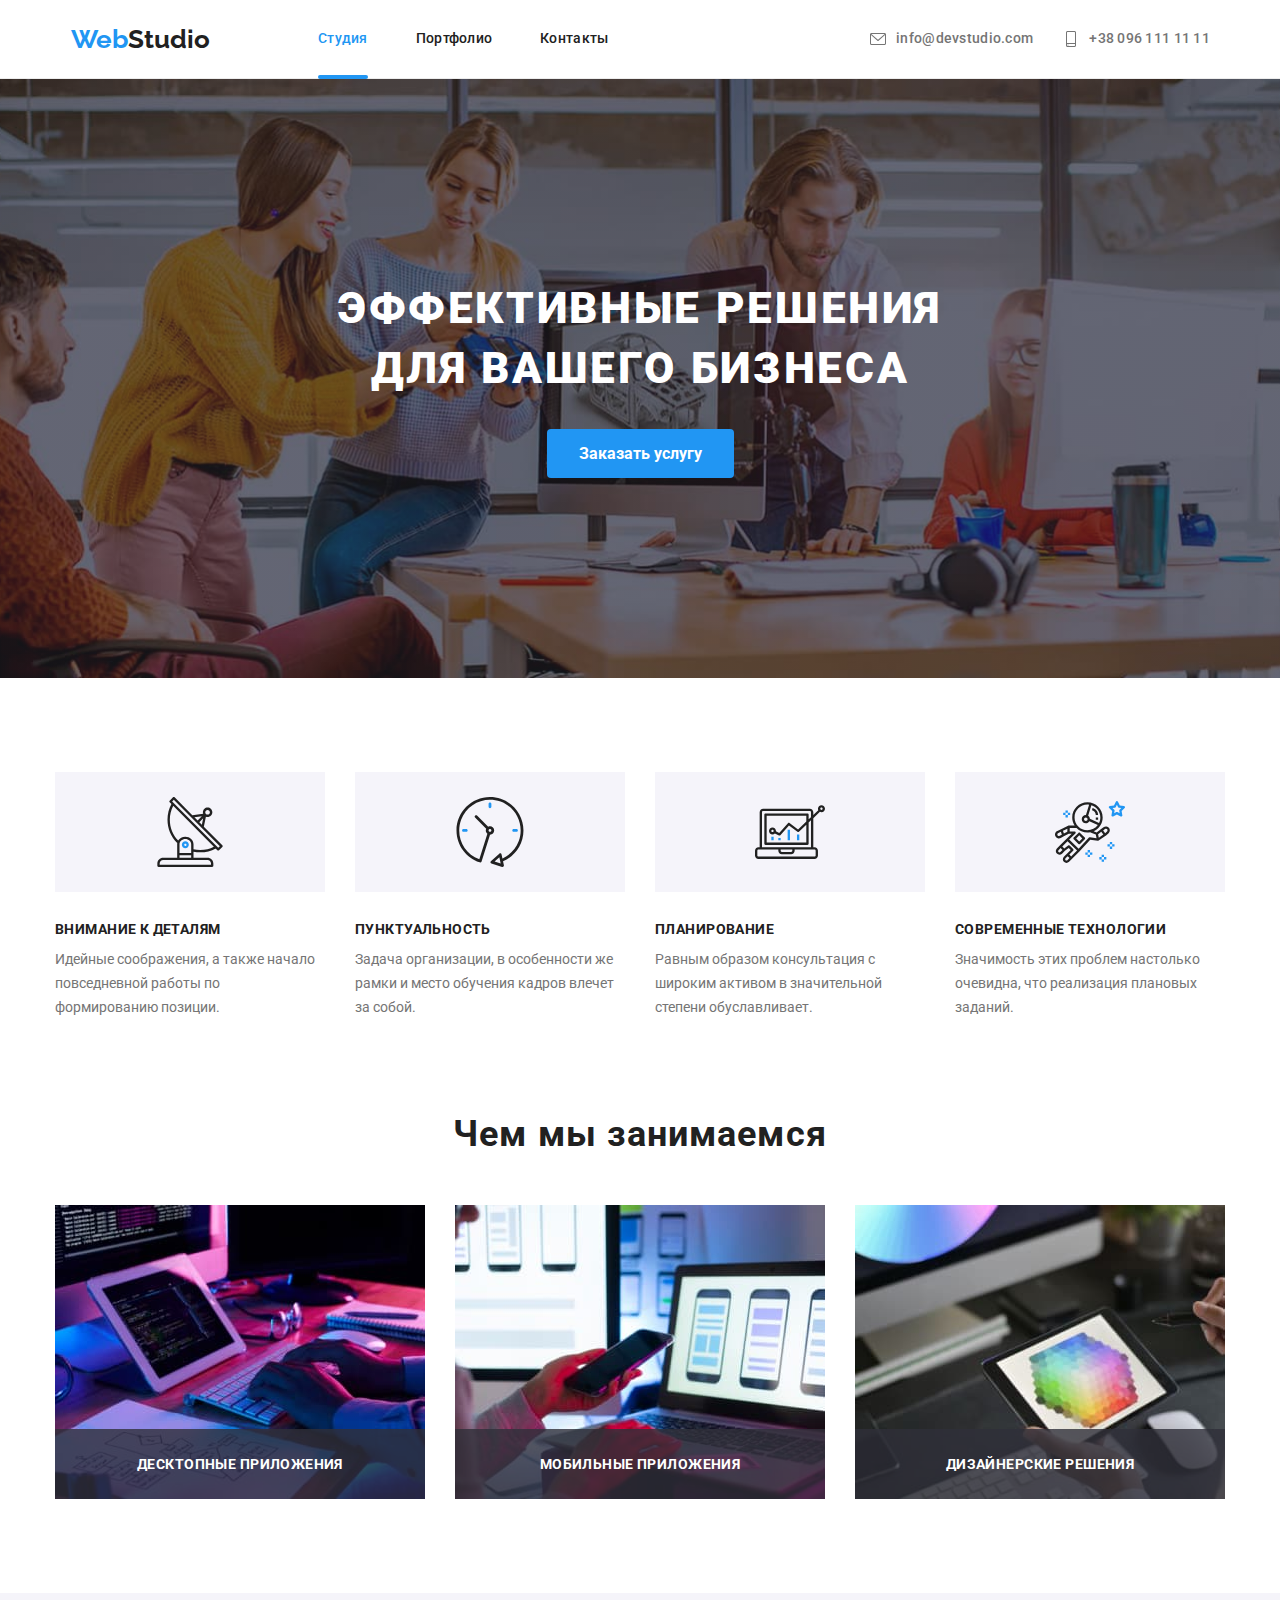
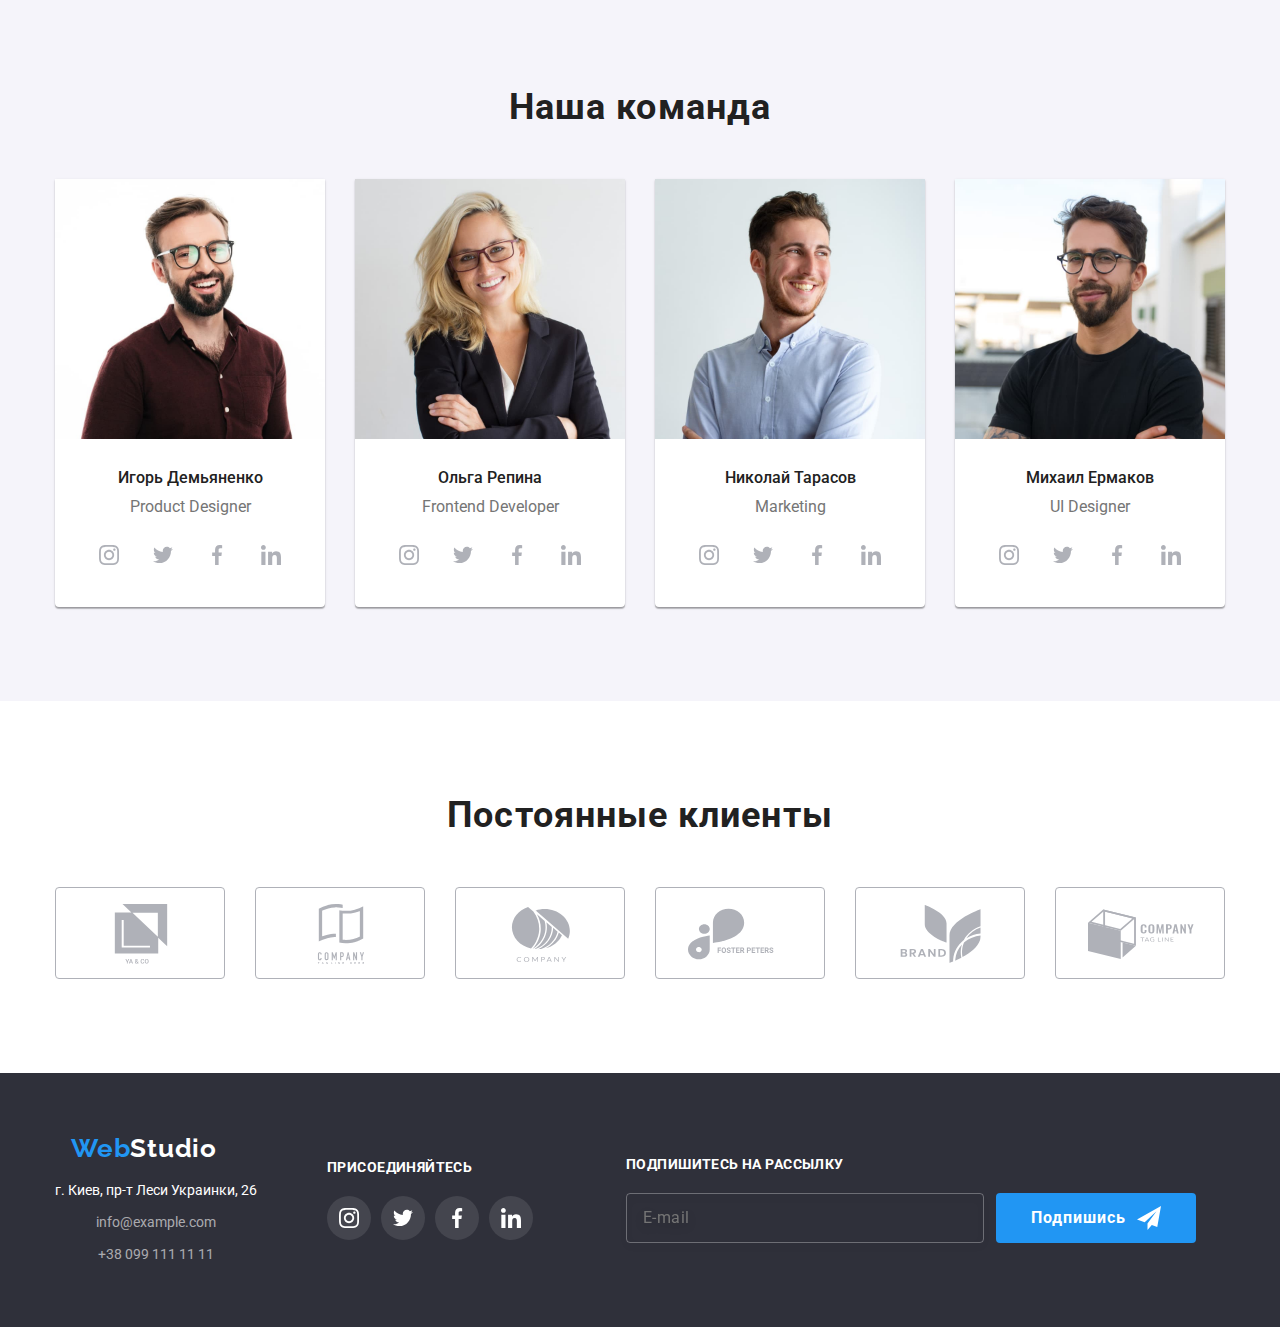
==== commit f103389e: "3" ====
--- a/index.html
+++ b/index.html
@@ -197,15 +197,30 @@
                         <h2 class="team-title">Наша команда</h2>
                         <ul class="team-list">
                             <li class="team-item">
-                                <img 
-                                    srcset="
-                                    ./images/team/mob/img1-450.jpg 1x , 
-                                    ./images/team/mob/img1-450-2x.jpg 2x
-                                    " 
-                                    src="./images/team/mob/img1-450.jpgx" 
-                                    alt="Игорь Демьяненко" 
-                                    width="270" 
-                                    height="260">
+                                <picture>
+                                    <source 
+                                        srcset="
+                                        ./images/team/desktop/img1-270.jpg 1x , 
+                                        ./images/team/desktop/img1-270-2x.jpg 2x
+                                        " 
+                                        media="(min-width:1200px)">
+                                    <source 
+                                        srcset="
+                                        ./images/team/tablet/img1-354.jpg 1x , 
+                                        ./images/team/tablet/img1-354-2x.jpg 2x
+                                        " 
+                                        media="(min-width:768px)">
+                                    <source 
+                                        srcset="
+                                        ./images/team/mob/img1-450.jpg 1x , 
+                                        ./images/team/mob/img1-450-2x.jpg 2x
+                                        " 
+                                        media="(min-width:320px)">
+                                    <img 
+                                        src="./images/team/mob/img1-450.jpg" 
+                                        alt="Игорь Демьяненко" 
+                                        >
+                                </picture>
                             <div class="team-name-job">
                                 <h3 class="team-person">Игорь Демьяненко</h3>
                                 <p class="team-person-job">Product Designer</p>
@@ -242,15 +257,28 @@
                             </div>
                             </li>
                             <li class="team-item">
-                                <img
-                                    srcset="
-                                    ./images/team/mob/img2-450.jpg 1x , 
-                                    ./images/team/mob/img2-450-2x.jpg 2x
-                                    "
-                                    src="./images/team/mob/img2-450.jpg" 
-                                    alt="Ольга Репина" 
-                                    width="270" 
-                                    height="260">
+                                <picture>
+                                    <source srcset="
+                                    ./images/team/desktop/img2-270.jpg 1x , 
+                                    ./images/team/desktop/img2-270-2x.jpg 2x
+                                    " media="(min-width:1200px)">
+                                    <source 
+                                        srcset="
+                                        ./images/team/tablet/img2-354.jpg 1x , 
+                                        ./images/team/tablet/img2-354-2x.jpg 2x
+                                        "
+                                        media="(min-width:768px)">
+                                    <source 
+                                        srcset="
+                                        ./images/team/mob/img2-450.jpg 1x , 
+                                        ./images/team/mob/img2-450-2x.jpg 2x
+                                        "
+                                        media="(min-width:320px)">
+                                    <img
+                                        src="./images/team/mob/img2-450.jpg" 
+                                        alt="Ольга Репина" 
+                                        >
+                                </picture>
                             <div class="team-name-job">
                                 <h3 class="team-person">Ольга Репина</h3>
                                 <p class="team-person-job">Frontend Developer</p>
@@ -287,15 +315,28 @@
                             </div> 
                             </li>
                             <li class="team-item">
-                                <img
+                                <picture>
+                                    <source srcset="
+                                    ./images/team/desktop/img3-270.jpg 1x , 
+                                    ./images/team/desktop/img3-270-2x.jpg 2x
+                                    " media="(min-width:1200px)">
+                                    <source
+                                    srcset="
+                                    ./images/team/tablet/img3-354.jpg 1x , 
+                                    ./images/team/tablet/img3-354-2x.jpg 2x
+                                    " media="(min-width:768px)">
+                                    <source srcset="
+                                    ./images/team/mob/img3-450.jpg 1x , 
+                                    ./images/team/mob/img3-450-2x.jpg 2x
+                                    " media="(min-width:320px)">
+                                    <img
                                     srcset="
                                     ./images/team/mob/img3-450.jpg 1x , 
                                     ./images/team/mob/img3-450-2x.jpg 2x
                                     "
                                     src="./images/team/mob/img3-450.jpg" 
                                     alt="Николай Тарасов" 
-                                    width="270" 
-                                    height="260">
+                                    >
                             <div class="team-name-job">
                                 <h3 class="team-person">Николай Тарасов</h3>
                                 <p class="team-person-job">Marketing</p>
@@ -332,6 +373,19 @@
                             </div>
                             </li>
                             <li class="team-item">
+                                <picture>
+                                    <source srcset="
+                                    ./images/team/desktop/img4-270.jpg 1x , 
+                                    ./images/team/desktop/img4-270-2x.jpg 2x
+                                    " media="(min-width:1200px)">
+                                    <source srcset="
+                                    ./images/team/tablet/img4-354.jpg 1x , 
+                                    ./images/team/tablet/img4-354-2x.jpg 2x
+                                    " media="(min-width:768px)">
+                                    <source srcset="
+                                    ./images/team/mob/img4-450.jpg 1x , 
+                                    ./images/team/mob/img4-450-2x.jpg 2x
+                                    " media="(min-width:320px)">
                                 <img
                                     srcset="
                                     ./images/team/mob/img4-450.jpg 1x , 
@@ -341,6 +395,7 @@
                                     alt="Михаил Ермаков" 
                                     width="270" 
                                     height="260">
+                            </picture>
                             <div class="team-name-job">
                                 <h3 class="team-person">Михаил Ермаков</h3>
                                 <p class="team-person-job">UI Designer</p>
--- a/css/main.min.css
+++ b/css/main.min.css
@@ -1 +1 @@
-*{box-sizing:border-box}body{font-family:var(--basic-font);font-style:normal;color:var(--basic-color);min-width:320px}button{cursor:pointer;border:none;border-radius:4px}address{font-style:normal}img{display:block;width:100%;height:auto}p,h1,h2,h3,h4,h5,h6{margin:0}ul,p{margin:0;padding-left:0}img{display:block;margin:0;padding:0}a{text-decoration:none}li{list-style-type:none}input,textarea{outline:none}.visually-hidden{position:absolute;width:1px;height:1px;margin:-1px;border:0;padding:0;white-space:nowrap;clip-path:inset(100%);clip:rect(0 0 0 0);overflow:hidden}.is-hidden{opacity:0;pointer-events:none;visibility:hidden}:root{--basic-color: #212121;--second-basic-color: #2196f3;--third-basic-color: #ffffff;--basic-font-weight: 700;--secondary-font-weight:400;--third-font-weight:500;--typical-gap: 30px;--basic-font:"Roboto", sans-serif}.backdrop{position:fixed;top:0;left:0;width:100%;height:100%;background-color:rgba(0,0,0,.2);transition:opacity 250ms cubic-bezier(0.4, 0, 0.2, 1),visibility 250ms cubic-bezier(0.4, 0, 0.2, 1)}.container{width:100%;padding-left:15px;padding-right:15px;margin:0 auto}@media screen and (min-width: 320px){.container{min-width:320px}}@media screen and (max-width: 319px){.container{min-width:320px}}@media screen and (min-width: 768px){.container{min-width:768px}}@media screen and (min-width: 1200px){.container{max-width:1200px}}.logo{font-family:"Raleway",sans-serif;font-style:normal;font-weight:700;font-size:26px;line-height:1.19;color:var(--basic-color);align-items:center;padding:16px;display:block}@media screen and (min-width: 768px){.logo{display:flex}}.logo--part{color:var(--second-basic-color)}@media screen and (max-width: 767px){.backdrop{display:flex;justify-content:center;align-items:center}}.modal{background-color:#fff;box-shadow:0px 1px 3px rgba(0,0,0,.12),0px 1px 1px rgba(0,0,0,.14),0px 2px 1px rgba(0,0,0,.2);border-radius:4px;padding:40px}@media screen and (max-width: 479px){.modal{padding:20px}}@media screen and (min-width: 320px){.modal{position:relative;width:450px}}@media screen and (min-width: 320px)and (max-width: 480px){.modal{margin-right:15px;margin-left:15px}}@media screen and (max-width: 319px){.modal{position:relative;width:450px}}@media screen and (max-width: 319px)and (max-width: 480px){.modal{margin-right:15px;margin-left:15px}}@media screen and (min-width: 768px){.modal{position:absolute;top:50%;left:50%;transform:translate(-50%, -50%)}}@media screen and (min-width: 1200px){.modal{width:530px;height:580px}}.button-close{position:absolute;display:flex;border-radius:50%;width:30px;height:30px;top:8px;right:8px;align-items:center;justify-content:center;background-color:rgba(0,0,0,0);border:1px solid rgba(0,0,0,.1)}.button-close:hover .close-button-in{fill:var(--second-basic-color)}.button-close:focus .close-button-in{fill:var(--second-basic-color)}.close-button-in{transition:fill 250ms cubic-bezier(0.4, 0, 0.2, 1)}.modal-title{font-weight:700;font-size:20px;line-height:1.5;text-align:center;letter-spacing:.03em;margin-bottom:12px;color:var(--basic-color)}@media screen and (max-width: 479px){.modal-title{font-size:18px}}@media screen and (min-width: 1200px){.modal-title{font-size:20px;line-height:1.15}}.modal-item{width:100%;height:40px;border:1px solid rgba(33,33,33,.2);border-radius:4px;padding-left:42px;background-color:rgba(0,0,0,0);transition:border-color 250ms cubic-bezier(0.4, 0, 0.2, 1)}.modal-item:hover,.modal-item:focus{border-color:var(--second-basic-color)}.modal-position:hover .modal-item,.modal-position:focus .modal-item{border-color:var(--second-basic-color)}@media screen and (max-width: 479px){.modal-item{height:35px}}.comment{font-size:16px;height:120px;resize:none;padding:12px 16px}@media screen and (max-width: 479px){.comment{height:100px}}.comment::placeholder{font-weight:400;font-size:16px;line-height:20px;letter-spacing:.01em;color:rgba(117,117,117,.5)}.modal-item-name{font-weight:400;font-size:12px;line-height:1.16;letter-spacing:.01em;color:#757575;margin-bottom:4px}@media screen and (min-width: 1200px){.modal-item-name{font-size:14px;line-height:1.14}}.modal-position{margin-bottom:10px}.modal-position:nth-child(4){margin-bottom:20px}.modal-icon-position{position:relative}.modal-icon{position:absolute;left:15px;top:50%;transform:translateY(-50%);transition:fill 250ms cubic-bezier(0.4, 0, 0.2, 1);fill:#212121}.modal-item:focus~.modal-icon{fill:var(--second-basic-color)}.modal-item:hover~.modal-icon{fill:var(--second-basic-color)}.modal-position:hover .modal-icon{fill:var(--second-basic-color)}.modal-position:focus .modal-icon{fill:var(--second-basic-color)}.button-position{display:flex;justify-content:center}.buttom-submit{width:200px;height:50px;background-color:var(--second-basic-color);color:var(--third-basic-color);transition:250ms cubic-bezier(0.4, 0, 0.2, 1)}.buttom-submit:hover,.buttom-submit:focus{background-color:#188ce8}.checkbox-position{margin-bottom:30px}.link-modal{font-size:12px;line-height:1.16;text-decoration:underline;color:var(--second-basic-color);margin-left:5px}@media screen and (min-width: 1200px){.link-modal{font-size:14px;line-height:1.71}}.checkbox-text{font-weight:400;font-size:12px;line-height:1.16;letter-spacing:.03em;color:#757575}.checkbox-text::before{display:inline-block;content:"";width:16px;height:15px;border:2px solid #303030;border-radius:3px;margin-right:4px}.checkbox-input:checked+.checkbox-text::before{background-color:var(--second-basic-color);background-image:url(../images/accept.svg);background-repeat:no-repeat;background-position:center;background-size:contain;border:rgba(0,0,0,0)}@media screen and (min-width: 1200px){.checkbox-text{font-size:14px;line-height:1.71}}.no-scroll{overflow:hidden}@media screen and (min-width: 768px){.menu{display:none}}.menu-open-btn,.menu-close-btn{position:absolute;top:10px;right:15px;padding:0;background-color:rgba(0,0,0,0)}.menu-icon{transition:fill 250ms cubic-bezier(0.4, 0, 0.2, 1)}.menu-close-btn:hover .menu-icon,.menu-close-btn:focus .menu-icon{fill:#2196f3}.menu-open-btn:hover .menu-icon,.menu-open-btn:focus .menu-icon{fill:#2196f3}.mob-menu{position:fixed;top:0;left:0;background-color:#fff;height:100vh;width:100vw;z-index:5;padding-top:48px;padding-bottom:48px;padding-left:30px;transition:opacity 250ms cubic-bezier(0.4, 0, 0.2, 1),visibility 250ms cubic-bezier(0.4, 0, 0.2, 1)}.mob-menu .menu-thumb{display:flex;flex-direction:column;height:100%;overflow:auto}.menu-page{padding:0;align-items:center}.menu-page__list{font-weight:var(--third-font-weight);font-size:40px;line-height:1.17;letter-spacing:.02em;color:#2196f3}.menu-page__list+.menu-page__list{margin-top:32px}.menu-page__link{font-weight:var(--third-font-weight);letter-spacing:.02em;color:var(--basic-color);display:flex;transition:color 250ms cubic-bezier(0.4, 0, 0.2, 1)}.menu-page__link:focus,.menu-page__link:hover{color:var(--second-basic-color)}.menu-page__link--visited{color:var(--second-basic-color)}.menu-bottom{margin-top:auto}.menu-contact{padding:0;align-items:center;margin-left:auto;margin-bottom:64px}.menu-contact__tel{font-weight:var(--third-font-weight);font-size:34px;line-height:1.17;letter-spacing:.02em;color:#2196f3;margin-bottom:32px}@media screen and (max-width: 479px){.menu-contact__tel{font-size:30px}}.menu-contact__mail{font-weight:var(--third-font-weight);font-size:24px;line-height:28px;letter-spacing:.02em;color:#757575}.menu-soc-list{display:flex}@media screen and (max-width: 767px){.menu-soc-list{flex-wrap:wrap}}@media screen and (max-width: 479px){.menu-soc-item{display:block}.menu-soc-item:nth-child(1){margin-bottom:10px}}.menu-soc-link{font-weight:var(--third-font-weight);font-size:18px;line-height:1.22;letter-spacing:.02em;color:#2196f3}@media screen and (max-width: 479px){.menu-soc-link{font-size:12px}}.soc-line{margin-left:10px;margin-right:10px;color:rgba(33,33,33,.2)}.menu-page__link--visited{color:#2196f3}.header{border-bottom:1px solid #ececec}.header-nav{display:none}@media screen and (min-width: 768px){.header-nav{display:flex}}.header__wrap{display:flex}@media screen and (max-width: 1199px){.header__wrap{justify-content:space-between;margin:0;padding:0}}.header-page{padding:0;display:flex;align-items:center}@media screen and (min-width: 1200px){.header-page{margin-left:93px}}.header-contact{padding:0;display:none;align-items:center}@media screen and (min-width: 768px){.header-contact{display:block;margin-top:21px;margin-right:15px}}@media screen and (min-width: 1200px){.header-contact{display:flex;flex-wrap:nowrap;margin-left:auto;margin-top:0}}.header-page__list:not(:last-child){margin-right:50px}.header-page__link{position:relative;font-weight:var(--third-font-weight);font-size:14px;line-height:1.14;letter-spacing:.02em;color:var(--basic-color);padding:32px 0;align-items:stretch;display:flex;transition:color 250ms cubic-bezier(0.4, 0, 0.2, 1);margin:-1px}.header-page__link:focus,.header-page__link:hover{color:var(--second-basic-color)}.header-page__link--visited{color:var(--second-basic-color)}.header-page__link--visited::after{position:absolute;bottom:0;content:"";width:100%;height:4px;background-color:var(--second-basic-color);border-radius:2px}.header-contact__item{font-weight:var(--third-font-weight);font-size:14px;line-height:1.14;letter-spacing:.02em;color:#757575;align-items:center;display:flex;transition:color 250ms cubic-bezier(0.4, 0, 0.2, 1)}.header-contact__item:focus,.header-contact__item:hover{color:var(--second-basic-color)}@media screen and (max-width: 1199px)and (min-width: 768px){.header-page__contact+.header-page__contact{margin-top:10px}}@media screen and (min-width: 1200px){.header-page__contact+.header-page__contact{margin-left:30px}}.header-contact__icon{margin-right:8px}.header-contact__item .header-contact__icon{fill:currentColor}.header-contact__item:focus .header-contact__icon{fill:currentColor}.header-contact__item:hover .header-contact__icon{fill:currentColor}@media screen and (min-width: 1200px){.header-contact__icon{margin-right:10px}}.hero{min-width:320px;background-color:#2f303a;padding:118px 0;margin:0 auto;background-image:linear-gradient(rgba(47, 48, 58, 0.4), rgba(47, 48, 58, 0.4))}@media screen and (min-width: 320px){.hero{background-image:linear-gradient(rgba(47, 48, 58, 0.4), rgba(47, 48, 58, 0.4)),url(/images/hero/hero-bg-mob.jpg);background-position:center;background-repeat:no-repeat;background-size:cover}}@media screen and (min-width: 320px)and (min-device-pixel-ratio: 2),screen and (min-width: 320px)and (min-resolution: 192dpi),screen and (min-width: 320px)and (min-resolution: 2dppx){.hero{background-image:linear-gradient(rgba(47, 48, 58, 0.4), rgba(47, 48, 58, 0.4)),url("/images/hero/hero-bg-mob-x2.jpg")}}@media screen and (max-width: 319px){.hero{background-image:linear-gradient(rgba(47, 48, 58, 0.4), rgba(47, 48, 58, 0.4)),url(/images/hero/hero-bg-mob.jpg);background-position:center;background-repeat:no-repeat;background-size:cover}}@media screen and (max-width: 319px)and (min-device-pixel-ratio: 2),screen and (max-width: 319px)and (min-resolution: 192dpi),screen and (max-width: 319px)and (min-resolution: 2dppx){.hero{background-image:linear-gradient(rgba(47, 48, 58, 0.4), rgba(47, 48, 58, 0.4)),url("/images/hero/hero-bg-mob-x2.jpg")}}@media screen and (min-width: 768px){.hero{min-width:768px;background-image:linear-gradient(rgba(47, 48, 58, 0.4), rgba(47, 48, 58, 0.4)),url(/images/hero/hero-bg-tab.jpg)}}@media screen and (min-width: 768px)and (min-device-pixel-ratio: 2),screen and (min-width: 768px)and (min-resolution: 192dpi),screen and (min-width: 768px)and (min-resolution: 2dppx){.hero{background-image:linear-gradient(rgba(47, 48, 58, 0.4), rgba(47, 48, 58, 0.4)),url("/images/hero/hero-bg-tab-x2.jpg")}}@media screen and (min-width: 1200px){.hero{max-width:1600px;padding:200px 0;background-image:linear-gradient(rgba(47, 48, 58, 0.4), rgba(47, 48, 58, 0.4)),url(/images/hero/hero-bg-desktop.jpg)}}@media screen and (min-width: 1200px)and (min-device-pixel-ratio: 2),screen and (min-width: 1200px)and (min-resolution: 192dpi),screen and (min-width: 1200px)and (min-resolution: 2dppx){.hero{background-image:linear-gradient(rgba(47, 48, 58, 0.4), rgba(47, 48, 58, 0.4)),url("/images/hero/hero-bg-desktop-x2.jpg")}}.hero-title{font-weight:900;font-size:26px;line-height:1.62;letter-spacing:.06em;text-transform:uppercase;color:var(--third-basic-color);margin-bottom:var(--typical-gap);padding:0;max-width:360px;text-align:center}@media screen and (min-width: 1200px){.hero-title{font-size:44px;line-height:1.36;max-width:696px}}.hero-items{display:flex;flex-direction:column;align-items:center}.hero-btn{font-weight:var(--basic-font-weight);font-size:16px;line-height:1.85;color:var(--third-basic-color);background-color:var(--second-basic-color);padding:10px 32px;max-width:200px;transition:background-color 250ms cubic-bezier(0.4, 0, 0.2, 1)}.hero-btn:hover,.hero-btn:focus{background-color:#188ce8}.text{padding:60px 0}@media screen and (min-width: 1200px){.text{padding:94px 0}}@media screen and (min-width: 320px){.benefits{max-width:480px}}@media screen and (max-width: 319px){.benefits{max-width:480px}}@media screen and (min-width: 768px){.benefits{max-width:768px}}@media screen and (min-width: 1200px){.benefits{max-width:1200px}}@media screen and (min-width: 320px){.text-list:not(:last-child){margin-bottom:-15px}}@media screen and (max-width: 319px){.text-list:not(:last-child){margin-bottom:-15px}}@media screen and (min-width: 768px){.text-list{margin:-15px;display:flex;align-items:center;flex-wrap:wrap;justify-content:center}}@media screen and (min-width: 1200px){.text-list{display:flex}}.icon-list{background-color:#f5f4fa;display:flex;height:120px;background-repeat:no-repeat;background-position:center;margin-bottom:30px;align-items:center;justify-content:center}@media screen and (min-width: 768px){.icon-list{width:354px}}@media screen and (min-width: 1200px){.icon-list{width:270px}}.text-li{display:block}@media screen and (min-width: 320px){.text-li:not(:last-child){margin-bottom:15px}}@media screen and (max-width: 319px){.text-li:not(:last-child){margin-bottom:15px}}@media screen and (min-width: 768px){.text-li{margin:15px;max-width:354px;width:calc((100% - 60px)/2)}}@media screen and (min-width: 1200px){.text-li{width:270px}}.text-item-name{font-weight:var(--basic-font-weight);font-size:14px;line-height:1.14;letter-spacing:.03em;text-transform:uppercase;margin-bottom:10px;padding:0}@media screen and (min-width: 320px){.text-item-name{text-align:center}}@media screen and (max-width: 319px){.text-item-name{text-align:center}}@media screen and (min-width: 768px){.text-item-name{text-align:start}}.text-item{font-size:14px;line-height:1.7;color:#757575;padding:0;margin:0}.do{padding-bottom:94px}@media screen and (max-width: 1199px){.do{display:none}}.do-title{font-weight:var(--basic-font-weight);font-size:36px;line-height:1.16;text-align:center;letter-spacing:.03em;margin-bottom:50px}.do-list{position:relative;display:flex;padding:0}.do-item:not(:last-child){margin-right:var(--typical-gap)}.do-text{position:absolute;width:370px;height:70px;bottom:0;display:flex;align-items:center;justify-content:center;font-size:14px;line-height:1.14px;text-align:center;letter-spacing:.03em;text-transform:uppercase;color:#fff;background-color:rgba(47,48,58,.8)}.team{background-color:#f5f4fa;padding:60px 0}@media screen and (min-width: 1200px){.team{padding:94px 0}}@media screen and (min-width: 320px){.team-wrap{max-width:480px}}@media screen and (max-width: 319px){.team-wrap{max-width:480px}}@media screen and (min-width: 768px){.team-wrap{max-width:768px}}@media screen and (min-width: 1200px){.team-wrap{max-width:1200px}}.team-title{font-weight:var(--basic-font-weight);font-size:28px;line-height:1.17;text-align:center;letter-spacing:.03em;margin-bottom:30px;padding:0}@media screen and (min-width: 768px){.team-title{font-size:28px;line-height:1.17}}@media screen and (min-width: 1200px){.team-title{font-size:36px;line-height:1.16;margin:0 0 50px 0}}.team-list{padding:0;margin:0;margin:-15px}@media screen and (min-width: 768px){.team-list{display:flex;flex-wrap:wrap;justify-content:center}}@media screen and (min-width: 1200px){.team-social-item:not(:last-child){margin-right:10px}}.team-social{display:flex;justify-content:center}.team-social-link{display:flex;width:44px;height:44px;border-radius:50%;align-items:center;justify-content:center;transition:background-color 250ms cubic-bezier(0.4, 0, 0.2, 1)}.team-social-link:hover,.team-social-link:focus{background-color:#2196f3}.team-social-icon{fill:#afb1b8;transition:fill 250ms cubic-bezier(0.4, 0, 0.2, 1)}.team-social-link:focus .team-social-icon{fill:#fff}.team-social-link:hover .team-social-icon{fill:#fff}.team-item{box-shadow:0px 1px 3px rgba(0,0,0,.12),0px 1px 1px rgba(0,0,0,.14),0px 2px 1px rgba(0,0,0,.2);border-radius:0px 0px 4px 4px;background-color:var(--third-basic-color);margin:15px}@media screen and (min-width: 768px){.team-item{max-width:354px;flex-basis:calc((100% - 30px)/2)}}@media screen and (min-width: 1200px){.team-item{max-width:270px}}.team-name-job{padding:var(--typical-gap) 0}.team-person{font-weight:var(--third-font-weight);font-size:16px;line-height:1.18;text-align:center;color:var(--basic-color);margin-bottom:10px;padding:0}.team-person-job{font-size:16px;line-height:1.18;text-align:center;color:#757575;margin-bottom:16px;padding:0}.clients{padding:60px 0}@media screen and (min-width: 1200px){.clients{padding:94px 0}}@media screen and (min-width: 320px){.client-wrap{max-width:480px}}@media screen and (max-width: 319px){.client-wrap{max-width:480px}}@media screen and (min-width: 768px){.client-wrap{max-width:768px}}@media screen and (min-width: 1200px){.client-wrap{max-width:1200px}}.clients-title{font-weight:var(--basic-font-weight);font-size:28px;line-height:1.17;text-align:center;letter-spacing:.03em;color:var(--basic-color);margin-bottom:30px}@media screen and (min-width: 1200px){.clients-title{font-size:36px;line-height:1.16;margin-bottom:50px}}.clients-list{display:flex;flex-wrap:wrap;justify-content:center;margin:-15px}.clients-item{border:1px solid #afb1b8;border-radius:4px;max-width:210px;max-height:92px;margin:15px;transition:border-color 250ms cubic-bezier(0.4, 0, 0.2, 1)}.clients-item:hover,.clients-item:focus{border-color:var(--second-basic-color)}@media screen and (min-width: 1200px){.clients-item{max-width:170px}}.clients-link{display:flex;width:210px;height:92px;align-items:center;justify-content:center}@media screen and (min-width: 768px){.clients-link{width:226px}}@media screen and (min-width: 1200px){.clients-link{width:170px}}.clients-icon{fill:#afb1b8;transition:fill 250ms cubic-bezier(0.4, 0, 0.2, 1)}.clients-item:hover .clients-icon{fill:var(--second-basic-color)}.footer{background-color:#2f303a;padding:60px 0}@media screen and (min-width: 768px){.footer-tablet-wrap{display:flex}}@media screen and (min-width: 768px)and (max-width: 1199px){.footer-tablet-wrap{justify-content:space-around;width:100%}}@media screen and (min-width: 1200px){.footer-tablet-wrap{flex-wrap:nowrap;align-items:center}}.footer-wrap{display:flex}@media screen and (max-width: 767px){.footer-wrap{flex-direction:column;justify-content:center;align-items:center}}@media screen and (min-width: 768px)and (max-width: 1199px){.footer-wrap{flex-wrap:wrap}}@media screen and (min-width: 1200px){.footer-wrap{align-items:center}}.footer__logo{padding-top:0;letter-spacing:.03em;color:var(--third-basic-color)}.footer-address{font-weight:var(--secondary-font-weight);font-size:14px;line-height:1.71;color:var(--third-basic-color)}@media screen and (max-width: 1199px){.footer-address{margin-bottom:60px}}.footer-breadcrumbs{display:flex;flex-direction:column;align-items:center;padding:0}.footer-breadcrumbs__contact{margin-top:8px}.footer-link{font-weight:var(--secondary-font-weight);font-size:14px;line-height:1.17;color:rgba(255,255,255,.6)}.footer-item__title{font-weight:var(--basic-font-weight);font-size:14px;line-height:1.14;letter-spacing:.03em;text-transform:uppercase;margin-bottom:20px;color:var(--third-basic-color)}.footer-item__list{display:flex}@media screen and (max-width: 1199px){.footer-item__list{margin-bottom:60px}}.footer-social+.footer-social{margin-left:10px}.footer-social__link{display:flex;width:44px;height:44px;border-radius:50%;align-items:center;justify-content:center;background-color:rgba(255,255,255,.1);transition:background-color 250ms cubic-bezier(0.4, 0, 0.2, 1)}.footer-social__link:hover,.footer-social__link:focus{background-color:var(--second-basic-color)}.footer-social__icon{fill:var(--third-basic-color)}.footer-item{display:flex;flex-direction:column}@media screen and (max-width: 1199px){.footer-item{align-items:center}}@media screen and (min-width: 1200px){.footer-item+.footer-item{margin-left:70px}}.social-form{width:100%}@media screen and (min-width: 1200px){.social-form{width:auto;margin-left:93px;align-items:center}}.social-form__list{display:flex;font-weight:var(--basic-font-weight);font-size:14px;line-height:1.14;letter-spacing:.03em;text-transform:uppercase;color:#fff;margin-bottom:20px}@media screen and (max-width: 1199px){.social-form__list{justify-content:center}}.social-form__btn{display:flex;flex-direction:column;align-items:center}@media screen and (min-width: 1200px){.social-form__btn{flex-direction:row}}.social-form__mail{width:100%;max-width:450px;height:50px;padding-left:16px;background-color:rgba(0,0,0,0);border:1px solid rgba(255,255,255,.3);box-sizing:border-box;filter:drop-shadow(0px 4px 4px rgba(0, 0, 0, 0.15));border-radius:4px;font-weight:var(--secondary-font-weight);font-size:16px;line-height:1.25;display:flex;align-items:center;letter-spacing:.03em;color:rgba(255,255,255,.6)}@media screen and (min-width: 1200px){.social-form__mail{width:358px;margin-right:12px}}.social-form__subscribe-btn{width:200px;height:50px;font-weight:var(--basic-font-weight);font-size:16px;line-height:1.88;display:flex;align-items:center;justify-content:space-around;letter-spacing:.06em;color:#fff;background-color:var(--second-basic-color);padding:10px 29px;transition:background-color 250ms cubic-bezier(0.4, 0, 0.2, 1);margin-top:20px}.social-form__subscribe-btn:focus,.social-form__subscribe-btn:hover{background-color:#188ce8}@media screen and (min-width: 1200px){.social-form__subscribe-btn{margin-top:0}}.social-form__subscribe-icon{fill:var(--third-basic-color)}.portfolio{padding:60px 0}@media screen and (min-width: 320px){.prtf-wrap{max-width:480px}}@media screen and (max-width: 319px){.prtf-wrap{max-width:480px}}@media screen and (min-width: 768px){.prtf-wrap{max-width:768px}}@media screen and (min-width: 1200px){.prtf-wrap{max-width:1200px}}.nav-btn{font-weight:var(--third-font-weight);font-size:16px;line-height:1.62;text-align:center;letter-spacing:.03em;background-color:#f5f4fa;padding:6px 22px;margin:0;transition:background-color 250ms cubic-bezier(0.4, 0, 0.2, 1),color 250ms cubic-bezier(0.4, 0, 0.2, 1),box-shadow 250ms cubic-bezier(0.4, 0, 0.2, 1),color 250ms cubic-bezier(0.4, 0, 0.2, 1)}@media screen and (max-width: 767px){.nav-btn{margin-bottom:15px}}.prtf-btn :focus,.prtf-btn :hover{background-color:var(--second-basic-color);color:var(--third-basic-color);box-shadow:0px 1px 1px rgba(0,0,0,.12),0px 4px 4px rgba(0,0,0,.06),1px 4px 6px rgba(0,0,0,.16)}.prtf-btn:not(:last-child){margin-right:8px}.btn-prtf-now{color:var(--third-basic-color);background-color:var(--second-basic-color)}@media screen and (min-width: 768px){.prtf-item{margin:-15px;display:flex;flex-wrap:wrap;padding:0}}.prtf-item-name{font-weight:var(--basic-font-weight);font-size:18px;line-height:2;letter-spacing:.06em;color:var(--basic-color);margin-bottom:4px;padding:0}.prtf-item-text{font-size:16px;line-height:1.85;letter-spacing:.03em;color:#757575;padding:0}.prtf-list{padding:0}@media screen and (max-width: 767px){.prtf-list:not(:last-child){margin-bottom:var(--typical-gap)}.prtf-list:nth-child(1){margin-top:40px}}@media screen and (min-width: 768px){.prtf-list{margin:15px;width:354px}}@media screen and (min-width: 1200px){.prtf-list{width:370px}}.prtf-link{transition:box-shadow 250ms cubic-bezier(0.4, 0, 0.2, 1)}.prtf-link:hover,.prtf-link:focus{box-shadow:0px 1px 1px rgba(0,0,0,.12),0px 4px 4px rgba(0,0,0,.06),1px 4px 6px rgba(0,0,0,.16)}.prtf-info{position:relative;overflow:hidden}.prtf-info-overlay{position:absolute;top:0;left:0;background-color:rgba(33,150,243,.9);width:100%;height:100%;transform:translateY(100%);transition:transform 250ms cubic-bezier(0.4, 0, 0.2, 1)}.prtf-link:hover .prtf-info-overlay,.prtf-link:focus .prtf-info-overlay{transform:translateY(0)}.prtf-info-text{font-size:18px;line-height:1.56;letter-spacing:.03em;color:#fff}@media screen and (max-width: 360px){.prtf-info-text{width:100%;height:100%;font-size:15px;padding:10px}}@media screen and (min-width: 361px){.prtf-info-text{position:absolute;top:50%;left:50%;transform:translate(-50%, -50%);min-width:322px;min-height:168px}}.border-prtf{border-right:1px solid #eee;border-left:1px solid #eee;border-bottom:1px solid #eee;padding:20px 24px 20px 24px}@media screen and (max-width: 1199px){.prtf-list:first-child .border-prtf{padding-bottom:56px}}.prtf-list-btn{display:flex;flex-wrap:wrap;margin-bottom:40px}@media screen and (max-width: 767px){.prtf-list-btn{margin-bottom:-15px}}@media screen and (min-width: 768px){.prtf-list-btn{padding:0;margin-right:0;margin-bottom:50px;justify-content:center}}/*# sourceMappingURL=main.min.css.map */+*{box-sizing:border-box}body{font-family:var(--basic-font);font-style:normal;color:var(--basic-color);min-width:320px}button{cursor:pointer;border:none;border-radius:4px}address{font-style:normal}img{display:block;width:100%;height:auto}p,h1,h2,h3,h4,h5,h6{margin:0}ul,p{margin:0;padding-left:0}img{display:block;margin:0;padding:0}a{text-decoration:none}li{list-style-type:none}input,textarea{outline:none}.visually-hidden{position:absolute;width:1px;height:1px;margin:-1px;border:0;padding:0;white-space:nowrap;clip-path:inset(100%);clip:rect(0 0 0 0);overflow:hidden}.is-hidden{opacity:0;pointer-events:none;visibility:hidden}:root{--basic-color: #212121;--second-basic-color: #2196f3;--third-basic-color: #ffffff;--basic-font-weight: 700;--secondary-font-weight:400;--third-font-weight:500;--typical-gap: 30px;--basic-font:"Roboto", sans-serif}.backdrop{position:fixed;top:0;left:0;width:100%;height:100%;background-color:rgba(0,0,0,.2);transition:opacity 250ms cubic-bezier(0.4, 0, 0.2, 1),visibility 250ms cubic-bezier(0.4, 0, 0.2, 1)}.container{width:100%;padding-left:15px;padding-right:15px;margin:0 auto}@media screen and (min-width: 320px){.container{min-width:320px}}@media screen and (max-width: 319px){.container{min-width:320px}}@media screen and (min-width: 768px){.container{min-width:768px}}@media screen and (min-width: 1200px){.container{max-width:1200px}}.logo{font-family:"Raleway",sans-serif;font-style:normal;font-weight:700;font-size:26px;line-height:1.19;color:var(--basic-color);align-items:center;padding:16px;display:block}@media screen and (min-width: 768px){.logo{display:flex}}.logo--part{color:var(--second-basic-color)}@media screen and (max-width: 767px){.backdrop{display:flex;justify-content:center;align-items:center}}.modal{background-color:#fff;box-shadow:0px 1px 3px rgba(0,0,0,.12),0px 1px 1px rgba(0,0,0,.14),0px 2px 1px rgba(0,0,0,.2);border-radius:4px;padding:40px}@media screen and (max-width: 479px){.modal{padding:20px}}@media screen and (min-width: 320px){.modal{position:relative;width:450px}}@media screen and (min-width: 320px)and (max-width: 480px){.modal{margin-right:15px;margin-left:15px}}@media screen and (max-width: 319px){.modal{position:relative;width:450px}}@media screen and (max-width: 319px)and (max-width: 480px){.modal{margin-right:15px;margin-left:15px}}@media screen and (min-width: 768px){.modal{position:absolute;top:50%;left:50%;transform:translate(-50%, -50%)}}@media screen and (min-width: 1200px){.modal{width:530px;height:580px}}.button-close{position:absolute;display:flex;border-radius:50%;width:30px;height:30px;top:8px;right:8px;align-items:center;justify-content:center;background-color:rgba(0,0,0,0);border:1px solid rgba(0,0,0,.1)}.button-close:hover .close-button-in{fill:var(--second-basic-color)}.button-close:focus .close-button-in{fill:var(--second-basic-color)}.close-button-in{transition:fill 250ms cubic-bezier(0.4, 0, 0.2, 1)}.modal-title{font-weight:700;font-size:20px;line-height:1.5;text-align:center;letter-spacing:.03em;margin-bottom:12px;color:var(--basic-color)}@media screen and (max-width: 479px){.modal-title{font-size:18px}}@media screen and (min-width: 1200px){.modal-title{font-size:20px;line-height:1.15}}.modal-item{width:100%;height:40px;border:1px solid rgba(33,33,33,.2);border-radius:4px;padding-left:42px;background-color:rgba(0,0,0,0);transition:border-color 250ms cubic-bezier(0.4, 0, 0.2, 1)}.modal-item:hover,.modal-item:focus{border-color:var(--second-basic-color)}.modal-position:hover .modal-item,.modal-position:focus .modal-item{border-color:var(--second-basic-color)}@media screen and (max-width: 479px){.modal-item{height:35px}}.comment{font-size:16px;height:120px;resize:none;padding:12px 16px}@media screen and (max-width: 479px){.comment{height:100px}}.comment::placeholder{font-weight:400;font-size:16px;line-height:20px;letter-spacing:.01em;color:rgba(117,117,117,.5)}.modal-item-name{font-weight:400;font-size:12px;line-height:1.16;letter-spacing:.01em;color:#757575;margin-bottom:4px}@media screen and (min-width: 1200px){.modal-item-name{font-size:14px;line-height:1.14}}.modal-position{margin-bottom:10px}.modal-position:nth-child(4){margin-bottom:20px}.modal-icon-position{position:relative}.modal-icon{position:absolute;left:15px;top:50%;transform:translateY(-50%);transition:fill 250ms cubic-bezier(0.4, 0, 0.2, 1);fill:#212121}.modal-item:focus~.modal-icon{fill:var(--second-basic-color)}.modal-item:hover~.modal-icon{fill:var(--second-basic-color)}.modal-position:hover .modal-icon{fill:var(--second-basic-color)}.modal-position:focus .modal-icon{fill:var(--second-basic-color)}.button-position{display:flex;justify-content:center}.buttom-submit{width:200px;height:50px;background-color:var(--second-basic-color);color:var(--third-basic-color);transition:250ms cubic-bezier(0.4, 0, 0.2, 1)}.buttom-submit:hover,.buttom-submit:focus{background-color:#188ce8}.checkbox-position{margin-bottom:30px}.link-modal{font-size:12px;line-height:1.16;text-decoration:underline;color:var(--second-basic-color);margin-left:5px}@media screen and (min-width: 1200px){.link-modal{font-size:14px;line-height:1.71}}.checkbox-text{font-weight:400;font-size:12px;line-height:1.16;letter-spacing:.03em;color:#757575}.checkbox-text::before{display:inline-block;content:"";width:16px;height:15px;border:2px solid #303030;border-radius:3px;margin-right:4px}.checkbox-input:checked+.checkbox-text::before{background-color:var(--second-basic-color);background-image:url(../images/accept.svg);background-repeat:no-repeat;background-position:center;background-size:contain;border:rgba(0,0,0,0)}@media screen and (min-width: 1200px){.checkbox-text{font-size:14px;line-height:1.71}}.no-scroll{overflow:hidden}@media screen and (min-width: 768px){.menu{display:none}}.menu-open-btn,.menu-close-btn{position:absolute;top:10px;right:15px;padding:0;background-color:rgba(0,0,0,0)}.menu-icon{transition:fill 250ms cubic-bezier(0.4, 0, 0.2, 1)}.menu-close-btn:hover .menu-icon,.menu-close-btn:focus .menu-icon{fill:#2196f3}.menu-open-btn:hover .menu-icon,.menu-open-btn:focus .menu-icon{fill:#2196f3}.mob-menu{position:fixed;top:0;left:0;background-color:#fff;height:100vh;width:100vw;z-index:5;padding-top:48px;padding-bottom:48px;padding-left:30px;transition:opacity 250ms cubic-bezier(0.4, 0, 0.2, 1),visibility 250ms cubic-bezier(0.4, 0, 0.2, 1)}.mob-menu .menu-thumb{display:flex;flex-direction:column;height:100%;overflow:auto}.menu-page{padding:0;align-items:center}.menu-page__list{font-weight:var(--third-font-weight);font-size:40px;line-height:1.17;letter-spacing:.02em;color:#2196f3}.menu-page__list+.menu-page__list{margin-top:32px}.menu-page__link{font-weight:var(--third-font-weight);letter-spacing:.02em;color:var(--basic-color);display:flex;transition:color 250ms cubic-bezier(0.4, 0, 0.2, 1)}.menu-page__link:focus,.menu-page__link:hover{color:var(--second-basic-color)}.menu-page__link--visited{color:var(--second-basic-color)}.menu-bottom{margin-top:auto}.menu-contact{padding:0;align-items:center;margin-left:auto;margin-bottom:64px}.menu-contact__tel{font-weight:var(--third-font-weight);font-size:34px;line-height:1.17;letter-spacing:.02em;color:#2196f3;margin-bottom:32px}@media screen and (max-width: 479px){.menu-contact__tel{font-size:30px}}.menu-contact__mail{font-weight:var(--third-font-weight);font-size:24px;line-height:28px;letter-spacing:.02em;color:#757575}.menu-soc-list{display:flex}@media screen and (max-width: 767px){.menu-soc-list{flex-wrap:wrap}}@media screen and (max-width: 479px){.menu-soc-item{display:block}.menu-soc-item:nth-child(1){margin-bottom:10px}}.menu-soc-link{font-weight:var(--third-font-weight);font-size:18px;line-height:1.22;letter-spacing:.02em;color:#2196f3}@media screen and (max-width: 479px){.menu-soc-link{font-size:12px}}.soc-line{margin-left:10px;margin-right:10px;color:rgba(33,33,33,.2)}.menu-page__link--visited{color:#2196f3}.header{border-bottom:1px solid #ececec}.header-nav{display:none}@media screen and (min-width: 768px){.header-nav{display:flex}}.header__wrap{display:flex}@media screen and (max-width: 1199px){.header__wrap{justify-content:space-between;margin:0;padding:0}}.header-page{padding:0;display:flex;align-items:center}@media screen and (min-width: 1200px){.header-page{margin-left:93px}}.header-contact{padding:0;display:none;align-items:center}@media screen and (min-width: 768px){.header-contact{display:block;margin-top:21px;margin-right:15px}}@media screen and (min-width: 1200px){.header-contact{display:flex;flex-wrap:nowrap;margin-left:auto;margin-top:0}}.header-page__list:not(:last-child){margin-right:50px}.header-page__link{position:relative;font-weight:var(--third-font-weight);font-size:14px;line-height:1.14;letter-spacing:.02em;color:var(--basic-color);padding:32px 0;align-items:stretch;display:flex;transition:color 250ms cubic-bezier(0.4, 0, 0.2, 1);margin:-1px}.header-page__link:focus,.header-page__link:hover{color:var(--second-basic-color)}.header-page__link--visited{color:var(--second-basic-color)}.header-page__link--visited::after{position:absolute;bottom:0;content:"";width:100%;height:4px;background-color:var(--second-basic-color);border-radius:2px}.header-contact__item{font-weight:var(--third-font-weight);font-size:14px;line-height:1.14;letter-spacing:.02em;color:#757575;align-items:center;display:flex;transition:color 250ms cubic-bezier(0.4, 0, 0.2, 1)}.header-contact__item:focus,.header-contact__item:hover{color:var(--second-basic-color)}@media screen and (max-width: 1199px)and (min-width: 768px){.header-page__contact+.header-page__contact{margin-top:10px}}@media screen and (min-width: 1200px){.header-page__contact+.header-page__contact{margin-left:30px}}.header-contact__icon{margin-right:8px}.header-contact__item .header-contact__icon{fill:currentColor}.header-contact__item:focus .header-contact__icon{fill:currentColor}.header-contact__item:hover .header-contact__icon{fill:currentColor}@media screen and (min-width: 1200px){.header-contact__icon{margin-right:10px}}.hero{min-width:320px;background-color:#2f303a;padding:118px 0;margin:0 auto}@media screen and (min-width: 320px){.hero{background-image:linear-gradient(rgba(47, 48, 58, 0.4), rgba(47, 48, 58, 0.4)),url(../images/hero/hero-bg-mob.jpg);background-position:center;background-repeat:no-repeat;background-size:cover}}@media screen and (min-width: 320px)and (min-device-pixel-ratio: 2),screen and (min-width: 320px)and (min-resolution: 192dpi),screen and (min-width: 320px)and (min-resolution: 2dppx){.hero{background-image:linear-gradient(rgba(47, 48, 58, 0.4), rgba(47, 48, 58, 0.4)),url("../images/hero/hero-bg-mob-x2.jpg")}}@media screen and (max-width: 319px){.hero{background-image:linear-gradient(rgba(47, 48, 58, 0.4), rgba(47, 48, 58, 0.4)),url(../images/hero/hero-bg-mob.jpg);background-position:center;background-repeat:no-repeat;background-size:cover}}@media screen and (max-width: 319px)and (min-device-pixel-ratio: 2),screen and (max-width: 319px)and (min-resolution: 192dpi),screen and (max-width: 319px)and (min-resolution: 2dppx){.hero{background-image:linear-gradient(rgba(47, 48, 58, 0.4), rgba(47, 48, 58, 0.4)),url("../images/hero/hero-bg-mob-x2.jpg")}}@media screen and (min-width: 768px){.hero{min-width:768px;background-image:linear-gradient(rgba(47, 48, 58, 0.4), rgba(47, 48, 58, 0.4)),url(../images/hero/hero-bg-tab.jpg)}}@media screen and (min-width: 768px)and (min-device-pixel-ratio: 2),screen and (min-width: 768px)and (min-resolution: 192dpi),screen and (min-width: 768px)and (min-resolution: 2dppx){.hero{background-image:linear-gradient(rgba(47, 48, 58, 0.4), rgba(47, 48, 58, 0.4)),url("../images/hero/hero-bg-tab-x2.jpg")}}@media screen and (min-width: 1200px){.hero{max-width:1600px;padding:200px 0;background-image:linear-gradient(rgba(47, 48, 58, 0.4), rgba(47, 48, 58, 0.4)),url(../images/hero/hero-bg-desktop.jpg)}}@media screen and (min-width: 1200px)and (min-device-pixel-ratio: 2),screen and (min-width: 1200px)and (min-resolution: 192dpi),screen and (min-width: 1200px)and (min-resolution: 2dppx){.hero{background-image:linear-gradient(rgba(47, 48, 58, 0.4), rgba(47, 48, 58, 0.4)),url("../images/hero/hero-bg-desktop-x2.jpg")}}.hero-title{font-weight:900;font-size:26px;line-height:1.62;letter-spacing:.06em;text-transform:uppercase;color:var(--third-basic-color);margin-bottom:var(--typical-gap);padding:0;max-width:360px;text-align:center}@media screen and (min-width: 1200px){.hero-title{font-size:44px;line-height:1.36;max-width:696px}}.hero-items{display:flex;flex-direction:column;align-items:center}.hero-btn{font-weight:var(--basic-font-weight);font-size:16px;line-height:1.85;color:var(--third-basic-color);background-color:var(--second-basic-color);padding:10px 32px;max-width:200px;transition:background-color 250ms cubic-bezier(0.4, 0, 0.2, 1)}.hero-btn:hover,.hero-btn:focus{background-color:#188ce8}.text{padding:60px 0}@media screen and (min-width: 1200px){.text{padding:94px 0}}@media screen and (min-width: 320px){.benefits{max-width:480px}}@media screen and (max-width: 319px){.benefits{max-width:480px}}@media screen and (min-width: 768px){.benefits{max-width:768px}}@media screen and (min-width: 1200px){.benefits{max-width:1200px}}@media screen and (min-width: 320px){.text-list:not(:last-child){margin-bottom:-15px}}@media screen and (max-width: 319px){.text-list:not(:last-child){margin-bottom:-15px}}@media screen and (min-width: 768px){.text-list{margin:-15px;display:flex;align-items:center;flex-wrap:wrap;justify-content:center}}@media screen and (min-width: 1200px){.text-list{display:flex}}.icon-list{background-color:#f5f4fa;display:flex;height:120px;background-repeat:no-repeat;background-position:center;margin-bottom:30px;align-items:center;justify-content:center}@media screen and (min-width: 768px){.icon-list{width:354px}}@media screen and (min-width: 1200px){.icon-list{width:270px}}.text-li{display:block}@media screen and (min-width: 320px){.text-li:not(:last-child){margin-bottom:15px}}@media screen and (max-width: 319px){.text-li:not(:last-child){margin-bottom:15px}}@media screen and (min-width: 768px){.text-li{margin:15px;max-width:354px;width:calc((100% - 60px)/2)}}@media screen and (min-width: 1200px){.text-li{width:270px}}.text-item-name{font-weight:var(--basic-font-weight);font-size:14px;line-height:1.14;letter-spacing:.03em;text-transform:uppercase;margin-bottom:10px;padding:0}@media screen and (min-width: 320px){.text-item-name{text-align:center}}@media screen and (max-width: 319px){.text-item-name{text-align:center}}@media screen and (min-width: 768px){.text-item-name{text-align:start}}.text-item{font-size:14px;line-height:1.7;color:#757575;padding:0;margin:0}.do{padding-bottom:94px}@media screen and (max-width: 1199px){.do{display:none}}.do-title{font-weight:var(--basic-font-weight);font-size:36px;line-height:1.16;text-align:center;letter-spacing:.03em;margin-bottom:50px}.do-list{position:relative;display:flex;padding:0}.do-item:not(:last-child){margin-right:var(--typical-gap)}.do-text{position:absolute;width:370px;height:70px;bottom:0;display:flex;align-items:center;justify-content:center;font-size:14px;line-height:1.14px;text-align:center;letter-spacing:.03em;text-transform:uppercase;color:#fff;background-color:rgba(47,48,58,.8)}.team{background-color:#f5f4fa;padding:60px 0}@media screen and (min-width: 1200px){.team{padding:94px 0}}@media screen and (min-width: 320px){.team-wrap{max-width:480px}}@media screen and (max-width: 319px){.team-wrap{max-width:480px}}@media screen and (min-width: 768px){.team-wrap{max-width:768px}}@media screen and (min-width: 1200px){.team-wrap{max-width:1200px}}.team-title{font-weight:var(--basic-font-weight);font-size:28px;line-height:1.17;text-align:center;letter-spacing:.03em;margin-bottom:30px;padding:0}@media screen and (min-width: 768px){.team-title{font-size:28px;line-height:1.17}}@media screen and (min-width: 1200px){.team-title{font-size:36px;line-height:1.16;margin:0 0 50px 0}}.team-list{padding:0;margin:0;margin:-15px}@media screen and (min-width: 768px){.team-list{display:flex;flex-wrap:wrap;justify-content:center}}@media screen and (min-width: 1200px){.team-social-item:not(:last-child){margin-right:10px}}.team-social{display:flex;justify-content:center}.team-social-link{display:flex;width:44px;height:44px;border-radius:50%;align-items:center;justify-content:center;transition:background-color 250ms cubic-bezier(0.4, 0, 0.2, 1)}.team-social-link:hover,.team-social-link:focus{background-color:#2196f3}.team-social-icon{fill:#afb1b8;transition:fill 250ms cubic-bezier(0.4, 0, 0.2, 1)}.team-social-link:focus .team-social-icon{fill:#fff}.team-social-link:hover .team-social-icon{fill:#fff}.team-item{box-shadow:0px 1px 3px rgba(0,0,0,.12),0px 1px 1px rgba(0,0,0,.14),0px 2px 1px rgba(0,0,0,.2);border-radius:0px 0px 4px 4px;background-color:var(--third-basic-color);margin:15px}@media screen and (min-width: 768px){.team-item{max-width:354px;flex-basis:calc((100% - 30px)/2)}}@media screen and (min-width: 1200px){.team-item{max-width:270px}}.team-name-job{padding:var(--typical-gap) 0}.team-person{font-weight:var(--third-font-weight);font-size:16px;line-height:1.18;text-align:center;color:var(--basic-color);margin-bottom:10px;padding:0}.team-person-job{font-size:16px;line-height:1.18;text-align:center;color:#757575;margin-bottom:16px;padding:0}.clients{padding:60px 0}@media screen and (min-width: 1200px){.clients{padding:94px 0}}@media screen and (min-width: 320px){.client-wrap{max-width:480px}}@media screen and (max-width: 319px){.client-wrap{max-width:480px}}@media screen and (min-width: 768px){.client-wrap{max-width:768px}}@media screen and (min-width: 1200px){.client-wrap{max-width:1200px}}.clients-title{font-weight:var(--basic-font-weight);font-size:28px;line-height:1.17;text-align:center;letter-spacing:.03em;color:var(--basic-color);margin-bottom:30px}@media screen and (min-width: 1200px){.clients-title{font-size:36px;line-height:1.16;margin-bottom:50px}}.clients-list{display:flex;flex-wrap:wrap;justify-content:center;margin:-15px}.clients-item{border:1px solid #afb1b8;border-radius:4px;max-width:210px;max-height:92px;margin:15px;transition:border-color 250ms cubic-bezier(0.4, 0, 0.2, 1)}.clients-item:hover,.clients-item:focus{border-color:var(--second-basic-color)}@media screen and (min-width: 1200px){.clients-item{max-width:170px}}.clients-link{display:flex;width:210px;height:92px;align-items:center;justify-content:center}@media screen and (min-width: 768px){.clients-link{width:226px}}@media screen and (min-width: 1200px){.clients-link{width:170px}}.clients-icon{fill:#afb1b8;transition:fill 250ms cubic-bezier(0.4, 0, 0.2, 1)}.clients-item:hover .clients-icon{fill:var(--second-basic-color)}.footer{background-color:#2f303a;padding:60px 0}@media screen and (min-width: 768px){.footer-tablet-wrap{display:flex}}@media screen and (min-width: 768px)and (max-width: 1199px){.footer-tablet-wrap{justify-content:space-around;width:100%}}@media screen and (min-width: 1200px){.footer-tablet-wrap{flex-wrap:nowrap;align-items:center}}.footer-wrap{display:flex}@media screen and (max-width: 767px){.footer-wrap{flex-direction:column;justify-content:center;align-items:center}}@media screen and (min-width: 768px)and (max-width: 1199px){.footer-wrap{flex-wrap:wrap}}@media screen and (min-width: 1200px){.footer-wrap{align-items:center}}.footer__logo{padding-top:0;letter-spacing:.03em;color:var(--third-basic-color)}.footer-address{font-weight:var(--secondary-font-weight);font-size:14px;line-height:1.71;color:var(--third-basic-color)}@media screen and (max-width: 1199px){.footer-address{margin-bottom:60px}}.footer-breadcrumbs{display:flex;flex-direction:column;align-items:center;padding:0}.footer-breadcrumbs__contact{margin-top:8px}.footer-link{font-weight:var(--secondary-font-weight);font-size:14px;line-height:1.17;color:rgba(255,255,255,.6)}.footer-item__title{font-weight:var(--basic-font-weight);font-size:14px;line-height:1.14;letter-spacing:.03em;text-transform:uppercase;margin-bottom:20px;color:var(--third-basic-color)}.footer-item__list{display:flex}@media screen and (max-width: 1199px){.footer-item__list{margin-bottom:60px}}.footer-social+.footer-social{margin-left:10px}.footer-social__link{display:flex;width:44px;height:44px;border-radius:50%;align-items:center;justify-content:center;background-color:rgba(255,255,255,.1);transition:background-color 250ms cubic-bezier(0.4, 0, 0.2, 1)}.footer-social__link:hover,.footer-social__link:focus{background-color:var(--second-basic-color)}.footer-social__icon{fill:var(--third-basic-color)}.footer-item{display:flex;flex-direction:column}@media screen and (max-width: 1199px){.footer-item{align-items:center}}@media screen and (min-width: 1200px){.footer-item+.footer-item{margin-left:70px}}.social-form{width:100%}@media screen and (min-width: 1200px){.social-form{width:auto;margin-left:93px;align-items:center}}.social-form__list{display:flex;font-weight:var(--basic-font-weight);font-size:14px;line-height:1.14;letter-spacing:.03em;text-transform:uppercase;color:#fff;margin-bottom:20px}@media screen and (max-width: 1199px){.social-form__list{justify-content:center}}.social-form__btn{display:flex;flex-direction:column;align-items:center}@media screen and (min-width: 1200px){.social-form__btn{flex-direction:row}}.social-form__mail{width:100%;max-width:450px;height:50px;padding-left:16px;background-color:rgba(0,0,0,0);border:1px solid rgba(255,255,255,.3);box-sizing:border-box;filter:drop-shadow(0px 4px 4px rgba(0, 0, 0, 0.15));border-radius:4px;font-weight:var(--secondary-font-weight);font-size:16px;line-height:1.25;display:flex;align-items:center;letter-spacing:.03em;color:rgba(255,255,255,.6)}@media screen and (min-width: 1200px){.social-form__mail{width:358px;margin-right:12px}}.social-form__subscribe-btn{width:200px;height:50px;font-weight:var(--basic-font-weight);font-size:16px;line-height:1.88;display:flex;align-items:center;justify-content:space-around;letter-spacing:.06em;color:#fff;background-color:var(--second-basic-color);padding:10px 29px;transition:background-color 250ms cubic-bezier(0.4, 0, 0.2, 1);margin-top:20px}.social-form__subscribe-btn:focus,.social-form__subscribe-btn:hover{background-color:#188ce8}@media screen and (min-width: 1200px){.social-form__subscribe-btn{margin-top:0}}.social-form__subscribe-icon{fill:var(--third-basic-color)}.portfolio{padding:60px 0}@media screen and (min-width: 320px){.prtf-wrap{max-width:480px}}@media screen and (max-width: 319px){.prtf-wrap{max-width:480px}}@media screen and (min-width: 768px){.prtf-wrap{max-width:768px}}@media screen and (min-width: 1200px){.prtf-wrap{max-width:1200px}}.nav-btn{font-weight:var(--third-font-weight);font-size:16px;line-height:1.62;text-align:center;letter-spacing:.03em;background-color:#f5f4fa;padding:6px 22px;margin:0;transition:background-color 250ms cubic-bezier(0.4, 0, 0.2, 1),color 250ms cubic-bezier(0.4, 0, 0.2, 1),box-shadow 250ms cubic-bezier(0.4, 0, 0.2, 1),color 250ms cubic-bezier(0.4, 0, 0.2, 1)}@media screen and (max-width: 767px){.nav-btn{margin-bottom:15px}}.prtf-btn :focus,.prtf-btn :hover{background-color:var(--second-basic-color);color:var(--third-basic-color);box-shadow:0px 1px 1px rgba(0,0,0,.12),0px 4px 4px rgba(0,0,0,.06),1px 4px 6px rgba(0,0,0,.16)}.prtf-btn:not(:last-child){margin-right:8px}.btn-prtf-now{color:var(--third-basic-color);background-color:var(--second-basic-color)}@media screen and (min-width: 768px){.prtf-item{margin:-15px;display:flex;flex-wrap:wrap;padding:0}}.prtf-item-name{font-weight:var(--basic-font-weight);font-size:18px;line-height:2;letter-spacing:.06em;color:var(--basic-color);margin-bottom:4px;padding:0}.prtf-item-text{font-size:16px;line-height:1.85;letter-spacing:.03em;color:#757575;padding:0}.prtf-list{padding:0}@media screen and (max-width: 767px){.prtf-list:not(:last-child){margin-bottom:var(--typical-gap)}.prtf-list:nth-child(1){margin-top:40px}}@media screen and (min-width: 768px){.prtf-list{margin:15px;width:354px}}@media screen and (min-width: 1200px){.prtf-list{width:370px}}.prtf-link{transition:box-shadow 250ms cubic-bezier(0.4, 0, 0.2, 1)}.prtf-link:hover,.prtf-link:focus{box-shadow:0px 1px 1px rgba(0,0,0,.12),0px 4px 4px rgba(0,0,0,.06),1px 4px 6px rgba(0,0,0,.16)}.prtf-info{position:relative;overflow:hidden}.prtf-info-overlay{position:absolute;top:0;left:0;background-color:rgba(33,150,243,.9);width:100%;height:100%;transform:translateY(100%);transition:transform 250ms cubic-bezier(0.4, 0, 0.2, 1)}.prtf-link:hover .prtf-info-overlay,.prtf-link:focus .prtf-info-overlay{transform:translateY(0)}.prtf-info-text{font-size:18px;line-height:1.56;letter-spacing:.03em;color:#fff}@media screen and (max-width: 360px){.prtf-info-text{width:100%;height:100%;font-size:15px;padding:10px}}@media screen and (min-width: 361px){.prtf-info-text{position:absolute;top:50%;left:50%;transform:translate(-50%, -50%);min-width:322px;min-height:168px}}.border-prtf{border-right:1px solid #eee;border-left:1px solid #eee;border-bottom:1px solid #eee;padding:20px 24px 20px 24px}@media screen and (max-width: 1199px){.prtf-list:first-child .border-prtf{padding-bottom:56px}}.prtf-list-btn{display:flex;flex-wrap:wrap;margin-bottom:40px}@media screen and (max-width: 767px){.prtf-list-btn{margin-bottom:-15px}}@media screen and (min-width: 768px){.prtf-list-btn{padding:0;margin-right:0;margin-bottom:50px;justify-content:center}}/*# sourceMappingURL=main.min.css.map */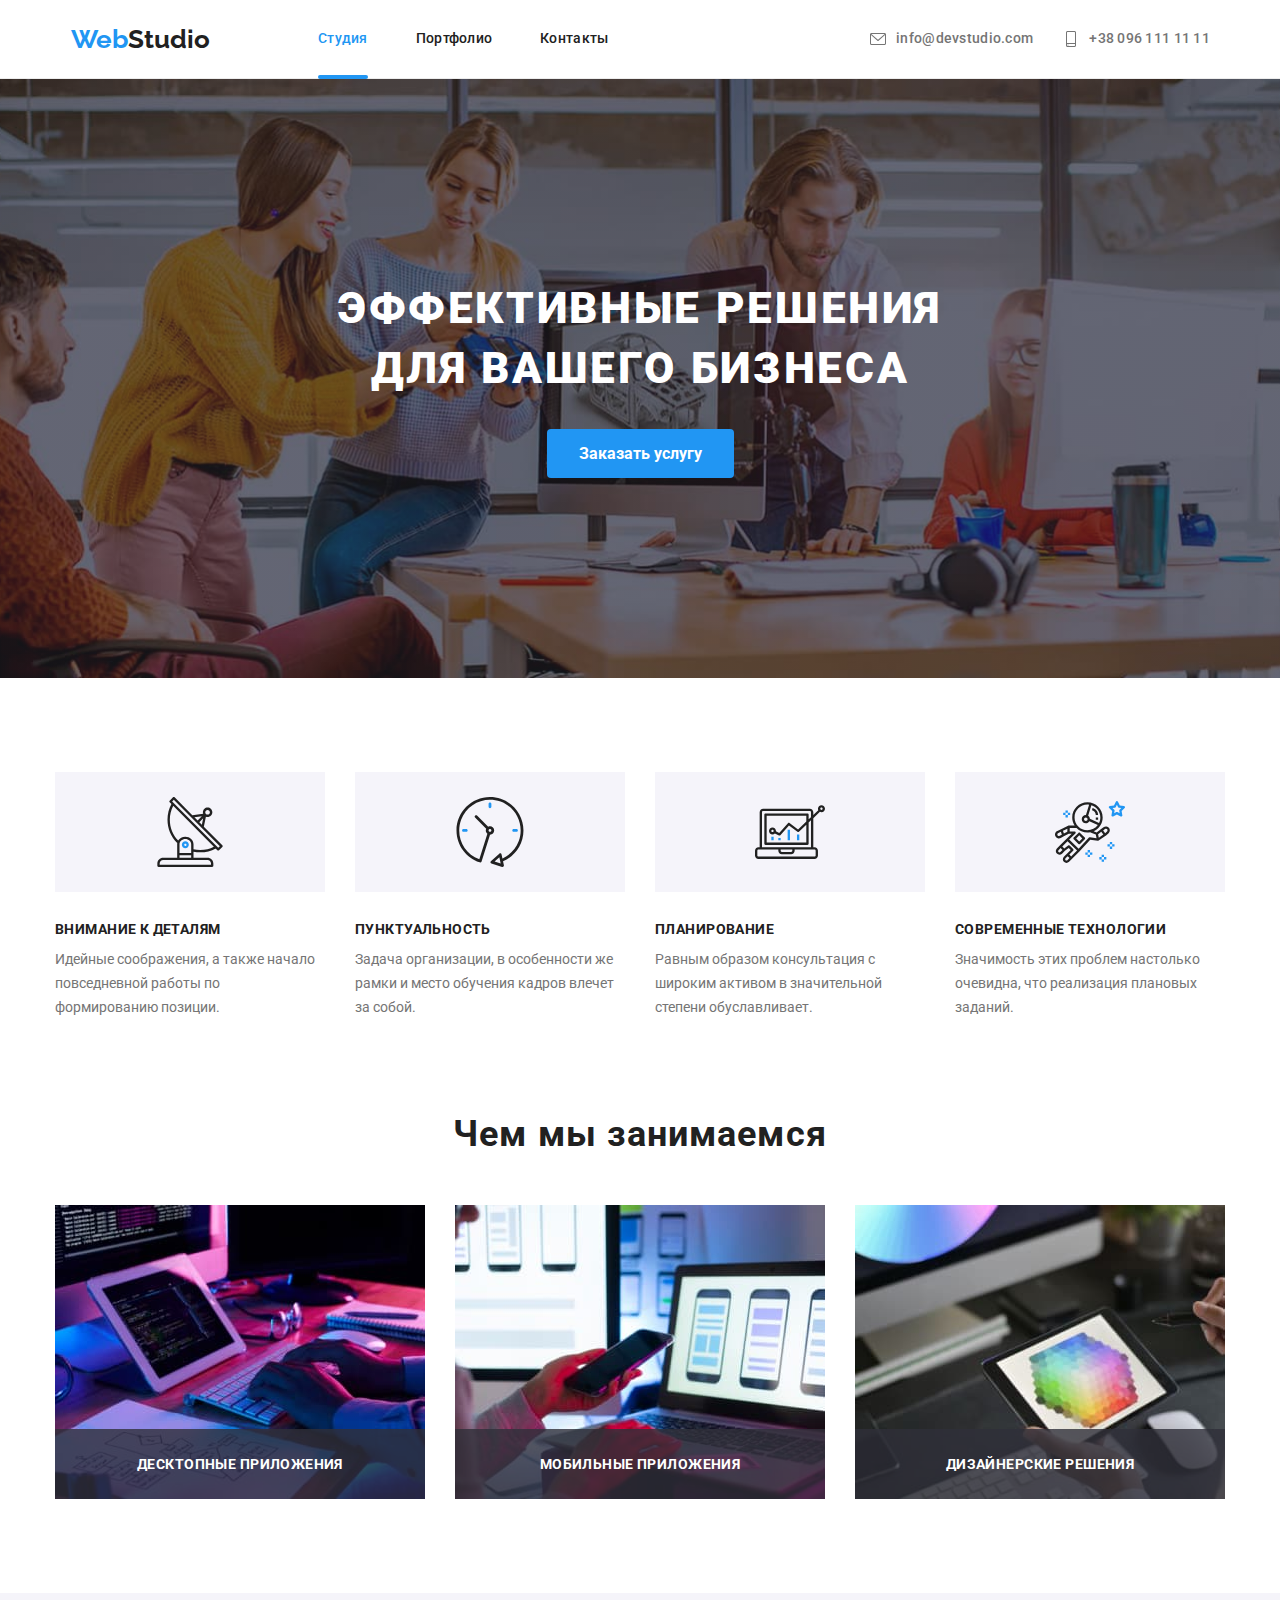
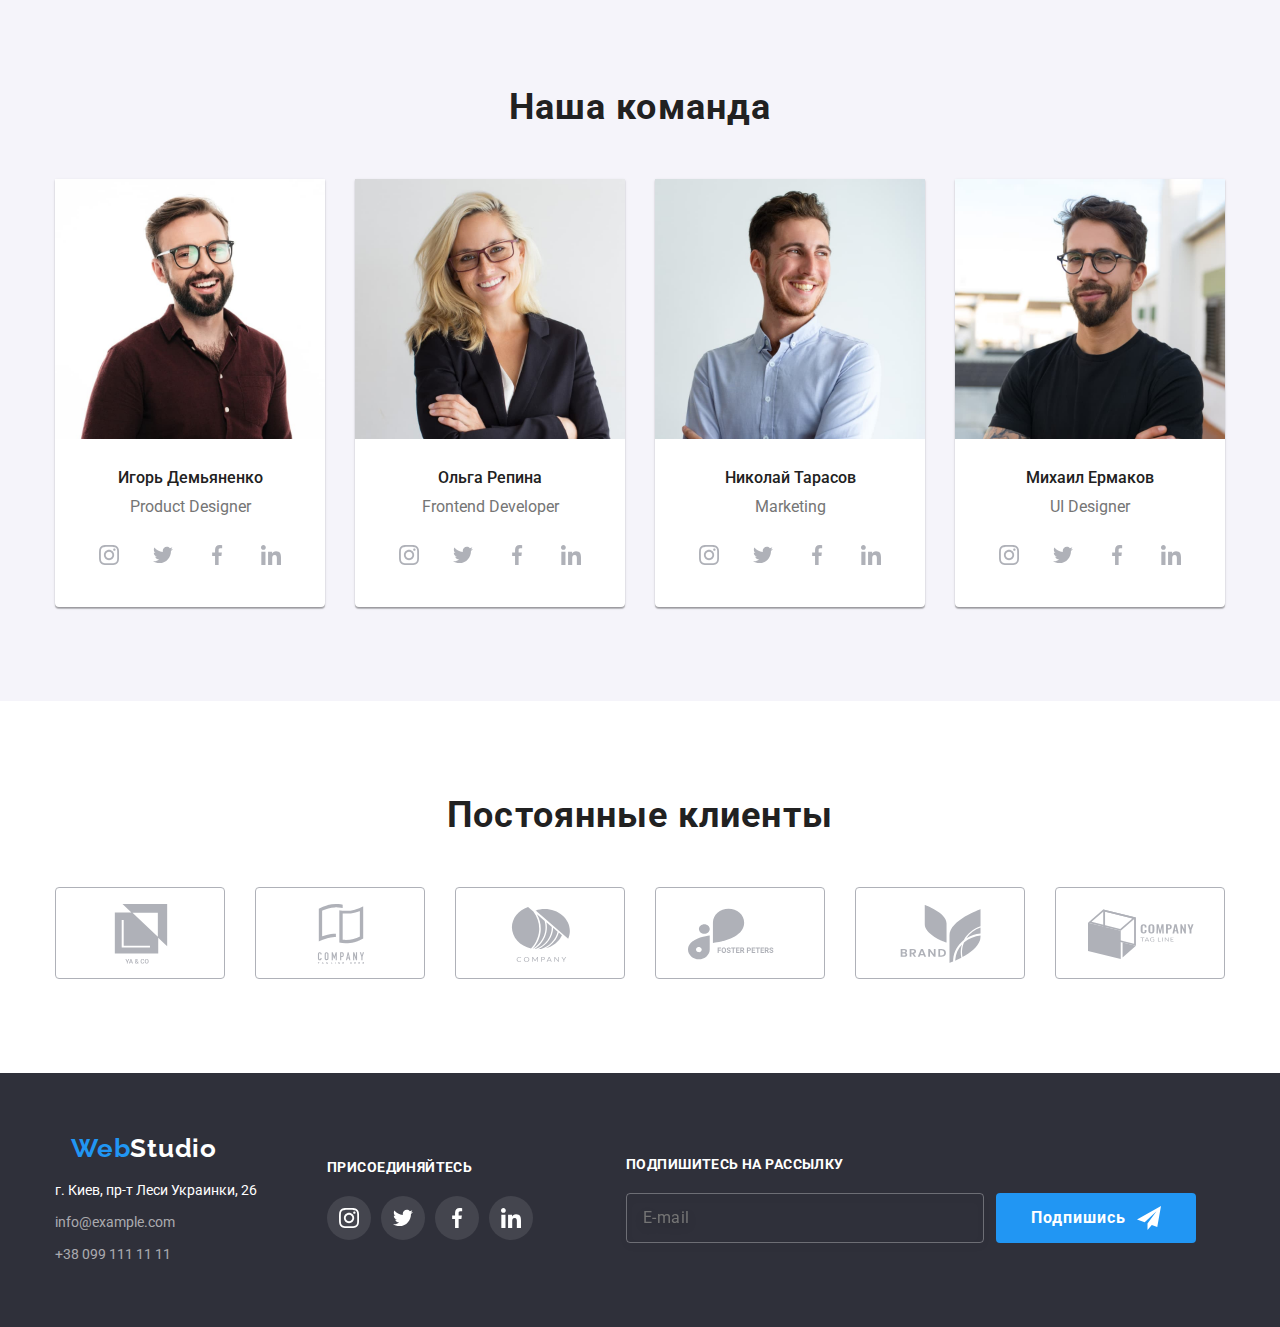
==== commit e26cb43b: "2" ====
--- a/index.html
+++ b/index.html
@@ -337,6 +337,7 @@
                                     src="./images/team/mob/img3-450.jpg" 
                                     alt="Николай Тарасов" 
                                     >
+                                    </picture>
                             <div class="team-name-job">
                                 <h3 class="team-person">Николай Тарасов</h3>
                                 <p class="team-person-job">Marketing</p>
@@ -371,7 +372,6 @@
                                     </li>
                                 </ul>                                
                             </div>
-                            </li>
                             <li class="team-item">
                                 <picture>
                                     <source srcset="
@@ -393,8 +393,7 @@
                                     "
                                     src="./images/team/mob/img4-450.jpg" 
                                     alt="Михаил Ермаков" 
-                                    width="270" 
-                                    height="260">
+                                    >
                             </picture>
                             <div class="team-name-job">
                                 <h3 class="team-person">Михаил Ермаков</h3>
--- a/css/main.min.css
+++ b/css/main.min.css
@@ -1 +1 @@
-*{box-sizing:border-box}body{font-family:var(--basic-font);font-style:normal;color:var(--basic-color);min-width:320px}button{cursor:pointer;border:none;border-radius:4px}address{font-style:normal}img{display:block;width:100%;height:auto}p,h1,h2,h3,h4,h5,h6{margin:0}ul,p{margin:0;padding-left:0}img{display:block;margin:0;padding:0}a{text-decoration:none}li{list-style-type:none}input,textarea{outline:none}.visually-hidden{position:absolute;width:1px;height:1px;margin:-1px;border:0;padding:0;white-space:nowrap;clip-path:inset(100%);clip:rect(0 0 0 0);overflow:hidden}.is-hidden{opacity:0;pointer-events:none;visibility:hidden}:root{--basic-color: #212121;--second-basic-color: #2196f3;--third-basic-color: #ffffff;--basic-font-weight: 700;--secondary-font-weight:400;--third-font-weight:500;--typical-gap: 30px;--basic-font:"Roboto", sans-serif}.backdrop{position:fixed;top:0;left:0;width:100%;height:100%;background-color:rgba(0,0,0,.2);transition:opacity 250ms cubic-bezier(0.4, 0, 0.2, 1),visibility 250ms cubic-bezier(0.4, 0, 0.2, 1)}.container{width:100%;padding-left:15px;padding-right:15px;margin:0 auto}@media screen and (min-width: 320px){.container{min-width:320px}}@media screen and (max-width: 319px){.container{min-width:320px}}@media screen and (min-width: 768px){.container{min-width:768px}}@media screen and (min-width: 1200px){.container{max-width:1200px}}.logo{font-family:"Raleway",sans-serif;font-style:normal;font-weight:700;font-size:26px;line-height:1.19;color:var(--basic-color);align-items:center;padding:16px;display:block}@media screen and (min-width: 768px){.logo{display:flex}}.logo--part{color:var(--second-basic-color)}@media screen and (max-width: 767px){.backdrop{display:flex;justify-content:center;align-items:center}}.modal{background-color:#fff;box-shadow:0px 1px 3px rgba(0,0,0,.12),0px 1px 1px rgba(0,0,0,.14),0px 2px 1px rgba(0,0,0,.2);border-radius:4px;padding:40px}@media screen and (max-width: 479px){.modal{padding:20px}}@media screen and (min-width: 320px){.modal{position:relative;width:450px}}@media screen and (min-width: 320px)and (max-width: 480px){.modal{margin-right:15px;margin-left:15px}}@media screen and (max-width: 319px){.modal{position:relative;width:450px}}@media screen and (max-width: 319px)and (max-width: 480px){.modal{margin-right:15px;margin-left:15px}}@media screen and (min-width: 768px){.modal{position:absolute;top:50%;left:50%;transform:translate(-50%, -50%)}}@media screen and (min-width: 1200px){.modal{width:530px;height:580px}}.button-close{position:absolute;display:flex;border-radius:50%;width:30px;height:30px;top:8px;right:8px;align-items:center;justify-content:center;background-color:rgba(0,0,0,0);border:1px solid rgba(0,0,0,.1)}.button-close:hover .close-button-in{fill:var(--second-basic-color)}.button-close:focus .close-button-in{fill:var(--second-basic-color)}.close-button-in{transition:fill 250ms cubic-bezier(0.4, 0, 0.2, 1)}.modal-title{font-weight:700;font-size:20px;line-height:1.5;text-align:center;letter-spacing:.03em;margin-bottom:12px;color:var(--basic-color)}@media screen and (max-width: 479px){.modal-title{font-size:18px}}@media screen and (min-width: 1200px){.modal-title{font-size:20px;line-height:1.15}}.modal-item{width:100%;height:40px;border:1px solid rgba(33,33,33,.2);border-radius:4px;padding-left:42px;background-color:rgba(0,0,0,0);transition:border-color 250ms cubic-bezier(0.4, 0, 0.2, 1)}.modal-item:hover,.modal-item:focus{border-color:var(--second-basic-color)}.modal-position:hover .modal-item,.modal-position:focus .modal-item{border-color:var(--second-basic-color)}@media screen and (max-width: 479px){.modal-item{height:35px}}.comment{font-size:16px;height:120px;resize:none;padding:12px 16px}@media screen and (max-width: 479px){.comment{height:100px}}.comment::placeholder{font-weight:400;font-size:16px;line-height:20px;letter-spacing:.01em;color:rgba(117,117,117,.5)}.modal-item-name{font-weight:400;font-size:12px;line-height:1.16;letter-spacing:.01em;color:#757575;margin-bottom:4px}@media screen and (min-width: 1200px){.modal-item-name{font-size:14px;line-height:1.14}}.modal-position{margin-bottom:10px}.modal-position:nth-child(4){margin-bottom:20px}.modal-icon-position{position:relative}.modal-icon{position:absolute;left:15px;top:50%;transform:translateY(-50%);transition:fill 250ms cubic-bezier(0.4, 0, 0.2, 1);fill:#212121}.modal-item:focus~.modal-icon{fill:var(--second-basic-color)}.modal-item:hover~.modal-icon{fill:var(--second-basic-color)}.modal-position:hover .modal-icon{fill:var(--second-basic-color)}.modal-position:focus .modal-icon{fill:var(--second-basic-color)}.button-position{display:flex;justify-content:center}.buttom-submit{width:200px;height:50px;background-color:var(--second-basic-color);color:var(--third-basic-color);transition:250ms cubic-bezier(0.4, 0, 0.2, 1)}.buttom-submit:hover,.buttom-submit:focus{background-color:#188ce8}.checkbox-position{margin-bottom:30px}.link-modal{font-size:12px;line-height:1.16;text-decoration:underline;color:var(--second-basic-color);margin-left:5px}@media screen and (min-width: 1200px){.link-modal{font-size:14px;line-height:1.71}}.checkbox-text{font-weight:400;font-size:12px;line-height:1.16;letter-spacing:.03em;color:#757575}.checkbox-text::before{display:inline-block;content:"";width:16px;height:15px;border:2px solid #303030;border-radius:3px;margin-right:4px}.checkbox-input:checked+.checkbox-text::before{background-color:var(--second-basic-color);background-image:url(../images/accept.svg);background-repeat:no-repeat;background-position:center;background-size:contain;border:rgba(0,0,0,0)}@media screen and (min-width: 1200px){.checkbox-text{font-size:14px;line-height:1.71}}.no-scroll{overflow:hidden}@media screen and (min-width: 768px){.menu{display:none}}.menu-open-btn,.menu-close-btn{position:absolute;top:10px;right:15px;padding:0;background-color:rgba(0,0,0,0)}.menu-icon{transition:fill 250ms cubic-bezier(0.4, 0, 0.2, 1)}.menu-close-btn:hover .menu-icon,.menu-close-btn:focus .menu-icon{fill:#2196f3}.menu-open-btn:hover .menu-icon,.menu-open-btn:focus .menu-icon{fill:#2196f3}.mob-menu{position:fixed;top:0;left:0;background-color:#fff;height:100vh;width:100vw;z-index:5;padding-top:48px;padding-bottom:48px;padding-left:30px;transition:opacity 250ms cubic-bezier(0.4, 0, 0.2, 1),visibility 250ms cubic-bezier(0.4, 0, 0.2, 1)}.mob-menu .menu-thumb{display:flex;flex-direction:column;height:100%;overflow:auto}.menu-page{padding:0;align-items:center}.menu-page__list{font-weight:var(--third-font-weight);font-size:40px;line-height:1.17;letter-spacing:.02em;color:#2196f3}.menu-page__list+.menu-page__list{margin-top:32px}.menu-page__link{font-weight:var(--third-font-weight);letter-spacing:.02em;color:var(--basic-color);display:flex;transition:color 250ms cubic-bezier(0.4, 0, 0.2, 1)}.menu-page__link:focus,.menu-page__link:hover{color:var(--second-basic-color)}.menu-page__link--visited{color:var(--second-basic-color)}.menu-bottom{margin-top:auto}.menu-contact{padding:0;align-items:center;margin-left:auto;margin-bottom:64px}.menu-contact__tel{font-weight:var(--third-font-weight);font-size:34px;line-height:1.17;letter-spacing:.02em;color:#2196f3;margin-bottom:32px}@media screen and (max-width: 479px){.menu-contact__tel{font-size:30px}}.menu-contact__mail{font-weight:var(--third-font-weight);font-size:24px;line-height:28px;letter-spacing:.02em;color:#757575}.menu-soc-list{display:flex}@media screen and (max-width: 767px){.menu-soc-list{flex-wrap:wrap}}@media screen and (max-width: 479px){.menu-soc-item{display:block}.menu-soc-item:nth-child(1){margin-bottom:10px}}.menu-soc-link{font-weight:var(--third-font-weight);font-size:18px;line-height:1.22;letter-spacing:.02em;color:#2196f3}@media screen and (max-width: 479px){.menu-soc-link{font-size:12px}}.soc-line{margin-left:10px;margin-right:10px;color:rgba(33,33,33,.2)}.menu-page__link--visited{color:#2196f3}.header{border-bottom:1px solid #ececec}.header-nav{display:none}@media screen and (min-width: 768px){.header-nav{display:flex}}.header__wrap{display:flex}@media screen and (max-width: 1199px){.header__wrap{justify-content:space-between;margin:0;padding:0}}.header-page{padding:0;display:flex;align-items:center}@media screen and (min-width: 1200px){.header-page{margin-left:93px}}.header-contact{padding:0;display:none;align-items:center}@media screen and (min-width: 768px){.header-contact{display:block;margin-top:21px;margin-right:15px}}@media screen and (min-width: 1200px){.header-contact{display:flex;flex-wrap:nowrap;margin-left:auto;margin-top:0}}.header-page__list:not(:last-child){margin-right:50px}.header-page__link{position:relative;font-weight:var(--third-font-weight);font-size:14px;line-height:1.14;letter-spacing:.02em;color:var(--basic-color);padding:32px 0;align-items:stretch;display:flex;transition:color 250ms cubic-bezier(0.4, 0, 0.2, 1);margin:-1px}.header-page__link:focus,.header-page__link:hover{color:var(--second-basic-color)}.header-page__link--visited{color:var(--second-basic-color)}.header-page__link--visited::after{position:absolute;bottom:0;content:"";width:100%;height:4px;background-color:var(--second-basic-color);border-radius:2px}.header-contact__item{font-weight:var(--third-font-weight);font-size:14px;line-height:1.14;letter-spacing:.02em;color:#757575;align-items:center;display:flex;transition:color 250ms cubic-bezier(0.4, 0, 0.2, 1)}.header-contact__item:focus,.header-contact__item:hover{color:var(--second-basic-color)}@media screen and (max-width: 1199px)and (min-width: 768px){.header-page__contact+.header-page__contact{margin-top:10px}}@media screen and (min-width: 1200px){.header-page__contact+.header-page__contact{margin-left:30px}}.header-contact__icon{margin-right:8px}.header-contact__item .header-contact__icon{fill:currentColor}.header-contact__item:focus .header-contact__icon{fill:currentColor}.header-contact__item:hover .header-contact__icon{fill:currentColor}@media screen and (min-width: 1200px){.header-contact__icon{margin-right:10px}}.hero{min-width:320px;background-color:#2f303a;padding:118px 0;margin:0 auto}@media screen and (min-width: 320px){.hero{background-image:linear-gradient(rgba(47, 48, 58, 0.4), rgba(47, 48, 58, 0.4)),url(../images/hero/hero-bg-mob.jpg);background-position:center;background-repeat:no-repeat;background-size:cover}}@media screen and (min-width: 320px)and (min-device-pixel-ratio: 2),screen and (min-width: 320px)and (min-resolution: 192dpi),screen and (min-width: 320px)and (min-resolution: 2dppx){.hero{background-image:linear-gradient(rgba(47, 48, 58, 0.4), rgba(47, 48, 58, 0.4)),url("../images/hero/hero-bg-mob-x2.jpg")}}@media screen and (max-width: 319px){.hero{background-image:linear-gradient(rgba(47, 48, 58, 0.4), rgba(47, 48, 58, 0.4)),url(../images/hero/hero-bg-mob.jpg);background-position:center;background-repeat:no-repeat;background-size:cover}}@media screen and (max-width: 319px)and (min-device-pixel-ratio: 2),screen and (max-width: 319px)and (min-resolution: 192dpi),screen and (max-width: 319px)and (min-resolution: 2dppx){.hero{background-image:linear-gradient(rgba(47, 48, 58, 0.4), rgba(47, 48, 58, 0.4)),url("../images/hero/hero-bg-mob-x2.jpg")}}@media screen and (min-width: 768px){.hero{min-width:768px;background-image:linear-gradient(rgba(47, 48, 58, 0.4), rgba(47, 48, 58, 0.4)),url(../images/hero/hero-bg-tab.jpg)}}@media screen and (min-width: 768px)and (min-device-pixel-ratio: 2),screen and (min-width: 768px)and (min-resolution: 192dpi),screen and (min-width: 768px)and (min-resolution: 2dppx){.hero{background-image:linear-gradient(rgba(47, 48, 58, 0.4), rgba(47, 48, 58, 0.4)),url("../images/hero/hero-bg-tab-x2.jpg")}}@media screen and (min-width: 1200px){.hero{max-width:1600px;padding:200px 0;background-image:linear-gradient(rgba(47, 48, 58, 0.4), rgba(47, 48, 58, 0.4)),url(../images/hero/hero-bg-desktop.jpg)}}@media screen and (min-width: 1200px)and (min-device-pixel-ratio: 2),screen and (min-width: 1200px)and (min-resolution: 192dpi),screen and (min-width: 1200px)and (min-resolution: 2dppx){.hero{background-image:linear-gradient(rgba(47, 48, 58, 0.4), rgba(47, 48, 58, 0.4)),url("../images/hero/hero-bg-desktop-x2.jpg")}}.hero-title{font-weight:900;font-size:26px;line-height:1.62;letter-spacing:.06em;text-transform:uppercase;color:var(--third-basic-color);margin-bottom:var(--typical-gap);padding:0;max-width:360px;text-align:center}@media screen and (min-width: 1200px){.hero-title{font-size:44px;line-height:1.36;max-width:696px}}.hero-items{display:flex;flex-direction:column;align-items:center}.hero-btn{font-weight:var(--basic-font-weight);font-size:16px;line-height:1.85;color:var(--third-basic-color);background-color:var(--second-basic-color);padding:10px 32px;max-width:200px;transition:background-color 250ms cubic-bezier(0.4, 0, 0.2, 1)}.hero-btn:hover,.hero-btn:focus{background-color:#188ce8}.text{padding:60px 0}@media screen and (min-width: 1200px){.text{padding:94px 0}}@media screen and (min-width: 320px){.benefits{max-width:480px}}@media screen and (max-width: 319px){.benefits{max-width:480px}}@media screen and (min-width: 768px){.benefits{max-width:768px}}@media screen and (min-width: 1200px){.benefits{max-width:1200px}}@media screen and (min-width: 320px){.text-list:not(:last-child){margin-bottom:-15px}}@media screen and (max-width: 319px){.text-list:not(:last-child){margin-bottom:-15px}}@media screen and (min-width: 768px){.text-list{margin:-15px;display:flex;align-items:center;flex-wrap:wrap;justify-content:center}}@media screen and (min-width: 1200px){.text-list{display:flex}}.icon-list{background-color:#f5f4fa;display:flex;height:120px;background-repeat:no-repeat;background-position:center;margin-bottom:30px;align-items:center;justify-content:center}@media screen and (min-width: 768px){.icon-list{width:354px}}@media screen and (min-width: 1200px){.icon-list{width:270px}}.text-li{display:block}@media screen and (min-width: 320px){.text-li:not(:last-child){margin-bottom:15px}}@media screen and (max-width: 319px){.text-li:not(:last-child){margin-bottom:15px}}@media screen and (min-width: 768px){.text-li{margin:15px;max-width:354px;width:calc((100% - 60px)/2)}}@media screen and (min-width: 1200px){.text-li{width:270px}}.text-item-name{font-weight:var(--basic-font-weight);font-size:14px;line-height:1.14;letter-spacing:.03em;text-transform:uppercase;margin-bottom:10px;padding:0}@media screen and (min-width: 320px){.text-item-name{text-align:center}}@media screen and (max-width: 319px){.text-item-name{text-align:center}}@media screen and (min-width: 768px){.text-item-name{text-align:start}}.text-item{font-size:14px;line-height:1.7;color:#757575;padding:0;margin:0}.do{padding-bottom:94px}@media screen and (max-width: 1199px){.do{display:none}}.do-title{font-weight:var(--basic-font-weight);font-size:36px;line-height:1.16;text-align:center;letter-spacing:.03em;margin-bottom:50px}.do-list{position:relative;display:flex;padding:0}.do-item:not(:last-child){margin-right:var(--typical-gap)}.do-text{position:absolute;width:370px;height:70px;bottom:0;display:flex;align-items:center;justify-content:center;font-size:14px;line-height:1.14px;text-align:center;letter-spacing:.03em;text-transform:uppercase;color:#fff;background-color:rgba(47,48,58,.8)}.team{background-color:#f5f4fa;padding:60px 0}@media screen and (min-width: 1200px){.team{padding:94px 0}}@media screen and (min-width: 320px){.team-wrap{max-width:480px}}@media screen and (max-width: 319px){.team-wrap{max-width:480px}}@media screen and (min-width: 768px){.team-wrap{max-width:768px}}@media screen and (min-width: 1200px){.team-wrap{max-width:1200px}}.team-title{font-weight:var(--basic-font-weight);font-size:28px;line-height:1.17;text-align:center;letter-spacing:.03em;margin-bottom:30px;padding:0}@media screen and (min-width: 768px){.team-title{font-size:28px;line-height:1.17}}@media screen and (min-width: 1200px){.team-title{font-size:36px;line-height:1.16;margin:0 0 50px 0}}.team-list{padding:0;margin:0;margin:-15px}@media screen and (min-width: 768px){.team-list{display:flex;flex-wrap:wrap;justify-content:center}}@media screen and (min-width: 1200px){.team-social-item:not(:last-child){margin-right:10px}}.team-social{display:flex;justify-content:center}.team-social-link{display:flex;width:44px;height:44px;border-radius:50%;align-items:center;justify-content:center;transition:background-color 250ms cubic-bezier(0.4, 0, 0.2, 1)}.team-social-link:hover,.team-social-link:focus{background-color:#2196f3}.team-social-icon{fill:#afb1b8;transition:fill 250ms cubic-bezier(0.4, 0, 0.2, 1)}.team-social-link:focus .team-social-icon{fill:#fff}.team-social-link:hover .team-social-icon{fill:#fff}.team-item{box-shadow:0px 1px 3px rgba(0,0,0,.12),0px 1px 1px rgba(0,0,0,.14),0px 2px 1px rgba(0,0,0,.2);border-radius:0px 0px 4px 4px;background-color:var(--third-basic-color);margin:15px}@media screen and (min-width: 768px){.team-item{max-width:354px;flex-basis:calc((100% - 30px)/2)}}@media screen and (min-width: 1200px){.team-item{max-width:270px}}.team-name-job{padding:var(--typical-gap) 0}.team-person{font-weight:var(--third-font-weight);font-size:16px;line-height:1.18;text-align:center;color:var(--basic-color);margin-bottom:10px;padding:0}.team-person-job{font-size:16px;line-height:1.18;text-align:center;color:#757575;margin-bottom:16px;padding:0}.clients{padding:60px 0}@media screen and (min-width: 1200px){.clients{padding:94px 0}}@media screen and (min-width: 320px){.client-wrap{max-width:480px}}@media screen and (max-width: 319px){.client-wrap{max-width:480px}}@media screen and (min-width: 768px){.client-wrap{max-width:768px}}@media screen and (min-width: 1200px){.client-wrap{max-width:1200px}}.clients-title{font-weight:var(--basic-font-weight);font-size:28px;line-height:1.17;text-align:center;letter-spacing:.03em;color:var(--basic-color);margin-bottom:30px}@media screen and (min-width: 1200px){.clients-title{font-size:36px;line-height:1.16;margin-bottom:50px}}.clients-list{display:flex;flex-wrap:wrap;justify-content:center;margin:-15px}.clients-item{border:1px solid #afb1b8;border-radius:4px;max-width:210px;max-height:92px;margin:15px;transition:border-color 250ms cubic-bezier(0.4, 0, 0.2, 1)}.clients-item:hover,.clients-item:focus{border-color:var(--second-basic-color)}@media screen and (min-width: 1200px){.clients-item{max-width:170px}}.clients-link{display:flex;width:210px;height:92px;align-items:center;justify-content:center}@media screen and (min-width: 768px){.clients-link{width:226px}}@media screen and (min-width: 1200px){.clients-link{width:170px}}.clients-icon{fill:#afb1b8;transition:fill 250ms cubic-bezier(0.4, 0, 0.2, 1)}.clients-item:hover .clients-icon{fill:var(--second-basic-color)}.footer{background-color:#2f303a;padding:60px 0}@media screen and (min-width: 768px){.footer-tablet-wrap{display:flex}}@media screen and (min-width: 768px)and (max-width: 1199px){.footer-tablet-wrap{justify-content:space-around;width:100%}}@media screen and (min-width: 1200px){.footer-tablet-wrap{flex-wrap:nowrap;align-items:center}}.footer-wrap{display:flex}@media screen and (max-width: 767px){.footer-wrap{flex-direction:column;justify-content:center;align-items:center}}@media screen and (min-width: 768px)and (max-width: 1199px){.footer-wrap{flex-wrap:wrap}}@media screen and (min-width: 1200px){.footer-wrap{align-items:center}}.footer__logo{padding-top:0;letter-spacing:.03em;color:var(--third-basic-color)}.footer-address{font-weight:var(--secondary-font-weight);font-size:14px;line-height:1.71;color:var(--third-basic-color)}@media screen and (max-width: 1199px){.footer-address{margin-bottom:60px}}.footer-breadcrumbs{display:flex;flex-direction:column;align-items:center;padding:0}.footer-breadcrumbs__contact{margin-top:8px}.footer-link{font-weight:var(--secondary-font-weight);font-size:14px;line-height:1.17;color:rgba(255,255,255,.6)}.footer-item__title{font-weight:var(--basic-font-weight);font-size:14px;line-height:1.14;letter-spacing:.03em;text-transform:uppercase;margin-bottom:20px;color:var(--third-basic-color)}.footer-item__list{display:flex}@media screen and (max-width: 1199px){.footer-item__list{margin-bottom:60px}}.footer-social+.footer-social{margin-left:10px}.footer-social__link{display:flex;width:44px;height:44px;border-radius:50%;align-items:center;justify-content:center;background-color:rgba(255,255,255,.1);transition:background-color 250ms cubic-bezier(0.4, 0, 0.2, 1)}.footer-social__link:hover,.footer-social__link:focus{background-color:var(--second-basic-color)}.footer-social__icon{fill:var(--third-basic-color)}.footer-item{display:flex;flex-direction:column}@media screen and (max-width: 1199px){.footer-item{align-items:center}}@media screen and (min-width: 1200px){.footer-item+.footer-item{margin-left:70px}}.social-form{width:100%}@media screen and (min-width: 1200px){.social-form{width:auto;margin-left:93px;align-items:center}}.social-form__list{display:flex;font-weight:var(--basic-font-weight);font-size:14px;line-height:1.14;letter-spacing:.03em;text-transform:uppercase;color:#fff;margin-bottom:20px}@media screen and (max-width: 1199px){.social-form__list{justify-content:center}}.social-form__btn{display:flex;flex-direction:column;align-items:center}@media screen and (min-width: 1200px){.social-form__btn{flex-direction:row}}.social-form__mail{width:100%;max-width:450px;height:50px;padding-left:16px;background-color:rgba(0,0,0,0);border:1px solid rgba(255,255,255,.3);box-sizing:border-box;filter:drop-shadow(0px 4px 4px rgba(0, 0, 0, 0.15));border-radius:4px;font-weight:var(--secondary-font-weight);font-size:16px;line-height:1.25;display:flex;align-items:center;letter-spacing:.03em;color:rgba(255,255,255,.6)}@media screen and (min-width: 1200px){.social-form__mail{width:358px;margin-right:12px}}.social-form__subscribe-btn{width:200px;height:50px;font-weight:var(--basic-font-weight);font-size:16px;line-height:1.88;display:flex;align-items:center;justify-content:space-around;letter-spacing:.06em;color:#fff;background-color:var(--second-basic-color);padding:10px 29px;transition:background-color 250ms cubic-bezier(0.4, 0, 0.2, 1);margin-top:20px}.social-form__subscribe-btn:focus,.social-form__subscribe-btn:hover{background-color:#188ce8}@media screen and (min-width: 1200px){.social-form__subscribe-btn{margin-top:0}}.social-form__subscribe-icon{fill:var(--third-basic-color)}.portfolio{padding:60px 0}@media screen and (min-width: 320px){.prtf-wrap{max-width:480px}}@media screen and (max-width: 319px){.prtf-wrap{max-width:480px}}@media screen and (min-width: 768px){.prtf-wrap{max-width:768px}}@media screen and (min-width: 1200px){.prtf-wrap{max-width:1200px}}.nav-btn{font-weight:var(--third-font-weight);font-size:16px;line-height:1.62;text-align:center;letter-spacing:.03em;background-color:#f5f4fa;padding:6px 22px;margin:0;transition:background-color 250ms cubic-bezier(0.4, 0, 0.2, 1),color 250ms cubic-bezier(0.4, 0, 0.2, 1),box-shadow 250ms cubic-bezier(0.4, 0, 0.2, 1),color 250ms cubic-bezier(0.4, 0, 0.2, 1)}@media screen and (max-width: 767px){.nav-btn{margin-bottom:15px}}.prtf-btn :focus,.prtf-btn :hover{background-color:var(--second-basic-color);color:var(--third-basic-color);box-shadow:0px 1px 1px rgba(0,0,0,.12),0px 4px 4px rgba(0,0,0,.06),1px 4px 6px rgba(0,0,0,.16)}.prtf-btn:not(:last-child){margin-right:8px}.btn-prtf-now{color:var(--third-basic-color);background-color:var(--second-basic-color)}@media screen and (min-width: 768px){.prtf-item{margin:-15px;display:flex;flex-wrap:wrap;padding:0}}.prtf-item-name{font-weight:var(--basic-font-weight);font-size:18px;line-height:2;letter-spacing:.06em;color:var(--basic-color);margin-bottom:4px;padding:0}.prtf-item-text{font-size:16px;line-height:1.85;letter-spacing:.03em;color:#757575;padding:0}.prtf-list{padding:0}@media screen and (max-width: 767px){.prtf-list:not(:last-child){margin-bottom:var(--typical-gap)}.prtf-list:nth-child(1){margin-top:40px}}@media screen and (min-width: 768px){.prtf-list{margin:15px;width:354px}}@media screen and (min-width: 1200px){.prtf-list{width:370px}}.prtf-link{transition:box-shadow 250ms cubic-bezier(0.4, 0, 0.2, 1)}.prtf-link:hover,.prtf-link:focus{box-shadow:0px 1px 1px rgba(0,0,0,.12),0px 4px 4px rgba(0,0,0,.06),1px 4px 6px rgba(0,0,0,.16)}.prtf-info{position:relative;overflow:hidden}.prtf-info-overlay{position:absolute;top:0;left:0;background-color:rgba(33,150,243,.9);width:100%;height:100%;transform:translateY(100%);transition:transform 250ms cubic-bezier(0.4, 0, 0.2, 1)}.prtf-link:hover .prtf-info-overlay,.prtf-link:focus .prtf-info-overlay{transform:translateY(0)}.prtf-info-text{font-size:18px;line-height:1.56;letter-spacing:.03em;color:#fff}@media screen and (max-width: 360px){.prtf-info-text{width:100%;height:100%;font-size:15px;padding:10px}}@media screen and (min-width: 361px){.prtf-info-text{position:absolute;top:50%;left:50%;transform:translate(-50%, -50%);min-width:322px;min-height:168px}}.border-prtf{border-right:1px solid #eee;border-left:1px solid #eee;border-bottom:1px solid #eee;padding:20px 24px 20px 24px}@media screen and (max-width: 1199px){.prtf-list:first-child .border-prtf{padding-bottom:56px}}.prtf-list-btn{display:flex;flex-wrap:wrap;margin-bottom:40px}@media screen and (max-width: 767px){.prtf-list-btn{margin-bottom:-15px}}@media screen and (min-width: 768px){.prtf-list-btn{padding:0;margin-right:0;margin-bottom:50px;justify-content:center}}/*# sourceMappingURL=main.min.css.map */+*{box-sizing:border-box}body{font-family:var(--basic-font);font-style:normal;color:var(--basic-color);min-width:320px}button{cursor:pointer;border:none;border-radius:4px}address{font-style:normal}img{display:block;width:100%;height:auto}p,h1,h2,h3,h4,h5,h6{margin:0}ul,p{margin:0;padding-left:0}img{display:block;margin:0;padding:0}a{text-decoration:none}li{list-style-type:none}input,textarea{outline:none}.visually-hidden{position:absolute;width:1px;height:1px;margin:-1px;border:0;padding:0;white-space:nowrap;clip-path:inset(100%);clip:rect(0 0 0 0);overflow:hidden}.is-hidden{opacity:0;pointer-events:none;visibility:hidden}:root{--basic-color: #212121;--second-basic-color: #2196f3;--third-basic-color: #ffffff;--basic-font-weight: 700;--secondary-font-weight:400;--third-font-weight:500;--typical-gap: 30px;--basic-font:"Roboto", sans-serif}.backdrop{position:fixed;top:0;left:0;width:100%;height:100%;background-color:rgba(0,0,0,.2);transition:opacity 250ms cubic-bezier(0.4, 0, 0.2, 1),visibility 250ms cubic-bezier(0.4, 0, 0.2, 1)}.container{width:100%;padding-left:15px;padding-right:15px;margin:0 auto}@media screen and (min-width: 320px){.container{min-width:320px}}@media screen and (max-width: 319px){.container{min-width:320px}}@media screen and (min-width: 768px){.container{min-width:768px}}@media screen and (min-width: 1200px){.container{max-width:1200px}}.logo{font-family:"Raleway",sans-serif;font-style:normal;font-weight:700;font-size:26px;line-height:1.19;color:var(--basic-color);align-items:center;padding:16px;display:block}@media screen and (min-width: 768px){.logo{display:flex}}.logo--part{color:var(--second-basic-color)}@media screen and (max-width: 767px){.backdrop{display:flex;justify-content:center;align-items:center}}.modal{background-color:#fff;box-shadow:0px 1px 3px rgba(0,0,0,.12),0px 1px 1px rgba(0,0,0,.14),0px 2px 1px rgba(0,0,0,.2);border-radius:4px;padding:40px}@media screen and (max-width: 479px){.modal{padding:20px}}@media screen and (min-width: 320px){.modal{position:relative;width:450px}}@media screen and (min-width: 320px)and (max-width: 480px){.modal{margin-right:15px;margin-left:15px}}@media screen and (max-width: 319px){.modal{position:relative;width:450px}}@media screen and (max-width: 319px)and (max-width: 480px){.modal{margin-right:15px;margin-left:15px}}@media screen and (min-width: 768px){.modal{position:absolute;top:50%;left:50%;transform:translate(-50%, -50%)}}@media screen and (min-width: 1200px){.modal{width:530px;height:580px}}.button-close{position:absolute;display:flex;border-radius:50%;width:30px;height:30px;top:8px;right:8px;align-items:center;justify-content:center;background-color:rgba(0,0,0,0);border:1px solid rgba(0,0,0,.1)}.button-close:hover .close-button-in{fill:var(--second-basic-color)}.button-close:focus .close-button-in{fill:var(--second-basic-color)}.close-button-in{transition:fill 250ms cubic-bezier(0.4, 0, 0.2, 1)}.modal-title{font-weight:700;font-size:20px;line-height:1.5;text-align:center;letter-spacing:.03em;margin-bottom:12px;color:var(--basic-color)}@media screen and (max-width: 479px){.modal-title{font-size:18px}}@media screen and (min-width: 1200px){.modal-title{font-size:20px;line-height:1.15}}.modal-item{width:100%;height:40px;border:1px solid rgba(33,33,33,.2);border-radius:4px;padding-left:42px;background-color:rgba(0,0,0,0);transition:border-color 250ms cubic-bezier(0.4, 0, 0.2, 1)}.modal-item:hover,.modal-item:focus{border-color:var(--second-basic-color)}.modal-position:hover .modal-item,.modal-position:focus .modal-item{border-color:var(--second-basic-color)}@media screen and (max-width: 479px){.modal-item{height:35px}}.comment{font-size:16px;height:120px;resize:none;padding:12px 16px}@media screen and (max-width: 479px){.comment{height:100px}}.comment::placeholder{font-weight:400;font-size:16px;line-height:20px;letter-spacing:.01em;color:rgba(117,117,117,.5)}.modal-item-name{font-weight:400;font-size:12px;line-height:1.16;letter-spacing:.01em;color:#757575;margin-bottom:4px}@media screen and (min-width: 1200px){.modal-item-name{font-size:14px;line-height:1.14}}.modal-position{margin-bottom:10px}.modal-position:nth-child(4){margin-bottom:20px}.modal-icon-position{position:relative}.modal-icon{position:absolute;left:15px;top:50%;transform:translateY(-50%);transition:fill 250ms cubic-bezier(0.4, 0, 0.2, 1);fill:#212121}.modal-item:focus~.modal-icon{fill:var(--second-basic-color)}.modal-item:hover~.modal-icon{fill:var(--second-basic-color)}.modal-position:hover .modal-icon{fill:var(--second-basic-color)}.modal-position:focus .modal-icon{fill:var(--second-basic-color)}.button-position{display:flex;justify-content:center}.buttom-submit{width:200px;height:50px;background-color:var(--second-basic-color);color:var(--third-basic-color);transition:250ms cubic-bezier(0.4, 0, 0.2, 1)}.buttom-submit:hover,.buttom-submit:focus{background-color:#188ce8}.checkbox-position{margin-bottom:30px}.link-modal{font-size:12px;line-height:1.16;text-decoration:underline;color:var(--second-basic-color);margin-left:5px}@media screen and (min-width: 1200px){.link-modal{font-size:14px;line-height:1.71}}.checkbox-text{font-weight:400;font-size:12px;line-height:1.16;letter-spacing:.03em;color:#757575}.checkbox-text::before{display:inline-block;content:"";width:16px;height:15px;border:2px solid #303030;border-radius:3px;margin-right:4px}.checkbox-input:checked+.checkbox-text::before{background-color:var(--second-basic-color);background-image:url(../images/accept.svg);background-repeat:no-repeat;background-position:center;background-size:contain;border:rgba(0,0,0,0)}@media screen and (min-width: 1200px){.checkbox-text{font-size:14px;line-height:1.71}}.no-scroll{overflow:hidden}@media screen and (min-width: 768px){.menu{display:none}}.menu-open-btn,.menu-close-btn{position:absolute;top:10px;right:15px;padding:0;background-color:rgba(0,0,0,0)}.menu-icon{transition:fill 250ms cubic-bezier(0.4, 0, 0.2, 1)}.menu-close-btn:hover .menu-icon,.menu-close-btn:focus .menu-icon{fill:#2196f3}.menu-open-btn:hover .menu-icon,.menu-open-btn:focus .menu-icon{fill:#2196f3}.mob-menu{position:fixed;top:0;left:0;background-color:#fff;height:100vh;width:100vw;z-index:5;padding-top:48px;padding-bottom:48px;padding-left:30px;transition:opacity 250ms cubic-bezier(0.4, 0, 0.2, 1),visibility 250ms cubic-bezier(0.4, 0, 0.2, 1)}.mob-menu .menu-thumb{display:flex;flex-direction:column;height:100%;overflow:auto}.menu-page{padding:0;align-items:center}.menu-page__list{font-weight:var(--third-font-weight);font-size:40px;line-height:1.17;letter-spacing:.02em;color:#2196f3}.menu-page__list+.menu-page__list{margin-top:32px}.menu-page__link{font-weight:var(--third-font-weight);letter-spacing:.02em;color:var(--basic-color);display:flex;transition:color 250ms cubic-bezier(0.4, 0, 0.2, 1)}.menu-page__link:focus,.menu-page__link:hover{color:var(--second-basic-color)}.menu-page__link--visited{color:var(--second-basic-color)}.menu-bottom{margin-top:auto}.menu-contact{padding:0;align-items:center;margin-left:auto;margin-bottom:64px}.menu-contact__tel{font-weight:var(--third-font-weight);font-size:34px;line-height:1.17;letter-spacing:.02em;color:#2196f3;margin-bottom:32px}@media screen and (max-width: 479px){.menu-contact__tel{font-size:30px}}.menu-contact__mail{font-weight:var(--third-font-weight);font-size:24px;line-height:28px;letter-spacing:.02em;color:#757575}.menu-soc-list{display:flex}@media screen and (max-width: 767px){.menu-soc-list{flex-wrap:wrap}}@media screen and (max-width: 479px){.menu-soc-item{display:block}.menu-soc-item:nth-child(1){margin-bottom:10px}}.menu-soc-link{font-weight:var(--third-font-weight);font-size:18px;line-height:1.22;letter-spacing:.02em;color:#2196f3}@media screen and (max-width: 479px){.menu-soc-link{font-size:12px}}.soc-line{margin-left:10px;margin-right:10px;color:rgba(33,33,33,.2)}.menu-page__link--visited{color:#2196f3}.header{border-bottom:1px solid #ececec}.header-nav{display:none}@media screen and (min-width: 768px){.header-nav{display:flex}}.header__wrap{display:flex}@media screen and (max-width: 1199px){.header__wrap{justify-content:space-between;margin:0;padding:0}}.header-page{padding:0;display:flex;align-items:center}@media screen and (min-width: 1200px){.header-page{margin-left:93px}}.header-contact{padding:0;display:none;align-items:center}@media screen and (min-width: 768px){.header-contact{display:block;margin-top:21px;margin-right:15px}}@media screen and (min-width: 1200px){.header-contact{display:flex;flex-wrap:nowrap;margin-left:auto;margin-top:0}}.header-page__list:not(:last-child){margin-right:50px}.header-page__link{position:relative;font-weight:var(--third-font-weight);font-size:14px;line-height:1.14;letter-spacing:.02em;color:var(--basic-color);padding:32px 0;align-items:stretch;display:flex;transition:color 250ms cubic-bezier(0.4, 0, 0.2, 1);margin:-1px}.header-page__link:focus,.header-page__link:hover{color:var(--second-basic-color)}.header-page__link--visited{color:var(--second-basic-color)}.header-page__link--visited::after{position:absolute;bottom:0;content:"";width:100%;height:4px;background-color:var(--second-basic-color);border-radius:2px}.header-contact__item{font-weight:var(--third-font-weight);font-size:14px;line-height:1.14;letter-spacing:.02em;color:#757575;align-items:center;display:flex;transition:color 250ms cubic-bezier(0.4, 0, 0.2, 1)}.header-contact__item:focus,.header-contact__item:hover{color:var(--second-basic-color)}@media screen and (max-width: 1199px)and (min-width: 768px){.header-page__contact+.header-page__contact{margin-top:10px}}@media screen and (min-width: 1200px){.header-page__contact+.header-page__contact{margin-left:30px}}.header-contact__icon{margin-right:8px}.header-contact__item .header-contact__icon{fill:currentColor}.header-contact__item:focus .header-contact__icon{fill:currentColor}.header-contact__item:hover .header-contact__icon{fill:currentColor}@media screen and (min-width: 1200px){.header-contact__icon{margin-right:10px}}.hero{min-width:320px;background-color:#2f303a;padding:118px 0;margin:0 auto}@media screen and (min-width: 320px){.hero{background-image:linear-gradient(rgba(47, 48, 58, 0.4), rgba(47, 48, 58, 0.4)),url(../images/hero/hero-bg-mob.jpg);background-position:center;background-repeat:no-repeat;background-size:cover}}@media screen and (min-width: 320px)and (min-device-pixel-ratio: 2),screen and (min-width: 320px)and (min-resolution: 192dpi),screen and (min-width: 320px)and (min-resolution: 2dppx){.hero{background-image:linear-gradient(rgba(47, 48, 58, 0.4), rgba(47, 48, 58, 0.4)),url("../images/hero/hero-bg-mob-x2.jpg")}}@media screen and (max-width: 319px){.hero{background-image:linear-gradient(rgba(47, 48, 58, 0.4), rgba(47, 48, 58, 0.4)),url(../images/hero/hero-bg-mob.jpg);background-position:center;background-repeat:no-repeat;background-size:cover}}@media screen and (max-width: 319px)and (min-device-pixel-ratio: 2),screen and (max-width: 319px)and (min-resolution: 192dpi),screen and (max-width: 319px)and (min-resolution: 2dppx){.hero{background-image:linear-gradient(rgba(47, 48, 58, 0.4), rgba(47, 48, 58, 0.4)),url("../images/hero/hero-bg-mob-x2.jpg")}}@media screen and (min-width: 768px){.hero{min-width:768px;background-image:linear-gradient(rgba(47, 48, 58, 0.4), rgba(47, 48, 58, 0.4)),url(../images/hero/hero-bg-tab.jpg)}}@media screen and (min-width: 768px)and (min-device-pixel-ratio: 2),screen and (min-width: 768px)and (min-resolution: 192dpi),screen and (min-width: 768px)and (min-resolution: 2dppx){.hero{background-image:linear-gradient(rgba(47, 48, 58, 0.4), rgba(47, 48, 58, 0.4)),url("../images/hero/hero-bg-tab-x2.jpg")}}@media screen and (min-width: 1200px){.hero{max-width:1600px;padding:200px 0;background-image:linear-gradient(rgba(47, 48, 58, 0.4), rgba(47, 48, 58, 0.4)),url(../images/hero/hero-bg-desktop.jpg)}}@media screen and (min-width: 1200px)and (min-device-pixel-ratio: 2),screen and (min-width: 1200px)and (min-resolution: 192dpi),screen and (min-width: 1200px)and (min-resolution: 2dppx){.hero{background-image:linear-gradient(rgba(47, 48, 58, 0.4), rgba(47, 48, 58, 0.4)),url("../images/hero/hero-bg-desktop-x2.jpg")}}.hero-title{font-weight:900;font-size:26px;line-height:1.62;letter-spacing:.06em;text-transform:uppercase;color:var(--third-basic-color);margin-bottom:var(--typical-gap);padding:0;max-width:360px;text-align:center}@media screen and (min-width: 1200px){.hero-title{font-size:44px;line-height:1.36;max-width:696px}}.hero-items{display:flex;flex-direction:column;align-items:center}.hero-btn{font-weight:var(--basic-font-weight);font-size:16px;line-height:1.85;color:var(--third-basic-color);background-color:var(--second-basic-color);padding:10px 32px;max-width:200px;transition:background-color 250ms cubic-bezier(0.4, 0, 0.2, 1)}.hero-btn:hover,.hero-btn:focus{background-color:#188ce8}.text{padding:60px 0}@media screen and (min-width: 1200px){.text{padding:94px 0}}@media screen and (min-width: 320px){.benefits{max-width:480px}}@media screen and (max-width: 319px){.benefits{max-width:480px}}@media screen and (min-width: 768px){.benefits{max-width:768px}}@media screen and (min-width: 1200px){.benefits{max-width:1200px}}@media screen and (min-width: 320px){.text-list:not(:last-child){margin-bottom:-15px}}@media screen and (max-width: 319px){.text-list:not(:last-child){margin-bottom:-15px}}@media screen and (min-width: 768px){.text-list{margin:-15px;display:flex;align-items:center;flex-wrap:wrap;justify-content:center}}@media screen and (min-width: 1200px){.text-list{display:flex}}.icon-list{background-color:#f5f4fa;display:flex;height:120px;background-repeat:no-repeat;background-position:center;margin-bottom:30px;align-items:center;justify-content:center}@media screen and (min-width: 768px){.icon-list{width:354px}}@media screen and (min-width: 1200px){.icon-list{width:270px}}.text-li{display:block}@media screen and (min-width: 320px){.text-li:not(:last-child){margin-bottom:15px}}@media screen and (max-width: 319px){.text-li:not(:last-child){margin-bottom:15px}}@media screen and (min-width: 768px){.text-li{margin:15px;max-width:354px;width:calc((100% - 60px)/2)}}@media screen and (min-width: 1200px){.text-li{width:270px}}.text-item-name{font-weight:var(--basic-font-weight);font-size:14px;line-height:1.14;letter-spacing:.03em;text-transform:uppercase;margin-bottom:10px;padding:0}@media screen and (min-width: 320px){.text-item-name{text-align:center}}@media screen and (max-width: 319px){.text-item-name{text-align:center}}@media screen and (min-width: 768px){.text-item-name{text-align:start}}.text-item{font-size:14px;line-height:1.7;color:#757575;padding:0;margin:0}.do{padding-bottom:94px}@media screen and (max-width: 1199px){.do{display:none}}.do-title{font-weight:var(--basic-font-weight);font-size:36px;line-height:1.16;text-align:center;letter-spacing:.03em;margin-bottom:50px}.do-list{position:relative;display:flex;padding:0}.do-item:not(:last-child){margin-right:var(--typical-gap)}.do-text{position:absolute;width:370px;height:70px;bottom:0;display:flex;align-items:center;justify-content:center;font-size:14px;line-height:1.14px;text-align:center;letter-spacing:.03em;text-transform:uppercase;color:#fff;background-color:rgba(47,48,58,.8)}.team{background-color:#f5f4fa;padding:60px 0}@media screen and (min-width: 1200px){.team{padding:94px 0}}@media screen and (min-width: 320px){.team-wrap{max-width:480px}}@media screen and (max-width: 319px){.team-wrap{max-width:480px}}@media screen and (min-width: 768px){.team-wrap{max-width:768px}}@media screen and (min-width: 1200px){.team-wrap{max-width:1200px}}.team-title{font-weight:var(--basic-font-weight);font-size:28px;line-height:1.17;text-align:center;letter-spacing:.03em;margin-bottom:30px;padding:0}@media screen and (min-width: 768px){.team-title{font-size:28px;line-height:1.17}}@media screen and (min-width: 1200px){.team-title{font-size:36px;line-height:1.16;margin:0 0 50px 0}}.team-list{padding:0;margin:0;margin:-15px}@media screen and (min-width: 768px){.team-list{display:flex;flex-wrap:wrap;justify-content:center}}@media screen and (min-width: 1200px){.team-social-item:not(:last-child){margin-right:10px}}.team-social{display:flex;justify-content:center}.team-social-link{display:flex;width:44px;height:44px;border-radius:50%;align-items:center;justify-content:center;transition:background-color 250ms cubic-bezier(0.4, 0, 0.2, 1)}.team-social-link:hover,.team-social-link:focus{background-color:#2196f3}.team-social-icon{fill:#afb1b8;transition:fill 250ms cubic-bezier(0.4, 0, 0.2, 1)}.team-social-link:focus .team-social-icon{fill:#fff}.team-social-link:hover .team-social-icon{fill:#fff}.team-item{box-shadow:0px 1px 3px rgba(0,0,0,.12),0px 1px 1px rgba(0,0,0,.14),0px 2px 1px rgba(0,0,0,.2);border-radius:0px 0px 4px 4px;background-color:var(--third-basic-color);margin:15px}@media screen and (min-width: 768px){.team-item{max-width:354px;flex-basis:calc((100% - 30px)/2)}}@media screen and (min-width: 1200px){.team-item{max-width:270px}}.team-name-job{padding:var(--typical-gap) 0}.team-person{font-weight:var(--third-font-weight);font-size:16px;line-height:1.18;text-align:center;color:var(--basic-color);margin-bottom:10px;padding:0}.team-person-job{font-size:16px;line-height:1.18;text-align:center;color:#757575;margin-bottom:16px;padding:0}.clients{padding:60px 0}@media screen and (min-width: 1200px){.clients{padding:94px 0}}@media screen and (min-width: 320px){.client-wrap{max-width:480px}}@media screen and (max-width: 319px){.client-wrap{max-width:480px}}@media screen and (min-width: 768px){.client-wrap{max-width:768px}}@media screen and (min-width: 1200px){.client-wrap{max-width:1200px}}.clients-title{font-weight:var(--basic-font-weight);font-size:28px;line-height:1.17;text-align:center;letter-spacing:.03em;color:var(--basic-color);margin-bottom:30px}@media screen and (min-width: 1200px){.clients-title{font-size:36px;line-height:1.16;margin-bottom:50px}}.clients-list{display:flex;flex-wrap:wrap;justify-content:center;margin:-15px}.clients-item{border:1px solid #afb1b8;border-radius:4px;max-width:210px;max-height:92px;margin:15px;transition:border-color 250ms cubic-bezier(0.4, 0, 0.2, 1)}.clients-item:hover,.clients-item:focus{border-color:var(--second-basic-color)}@media screen and (min-width: 1200px){.clients-item{max-width:170px}}.clients-link{display:flex;width:210px;height:92px;align-items:center;justify-content:center}@media screen and (min-width: 768px){.clients-link{width:226px}}@media screen and (min-width: 1200px){.clients-link{width:170px}}.clients-icon{fill:#afb1b8;transition:fill 250ms cubic-bezier(0.4, 0, 0.2, 1)}.clients-item:hover .clients-icon{fill:var(--second-basic-color)}.footer{background-color:#2f303a;padding:60px 0}@media screen and (min-width: 768px){.footer-tablet-wrap{display:flex}}@media screen and (min-width: 768px)and (max-width: 1199px){.footer-tablet-wrap{justify-content:space-around;width:100%}}@media screen and (min-width: 1200px){.footer-tablet-wrap{flex-wrap:nowrap;align-items:center}}.footer-wrap{display:flex}@media screen and (max-width: 767px){.footer-wrap{flex-direction:column;justify-content:center;align-items:center}}@media screen and (min-width: 768px)and (max-width: 1199px){.footer-wrap{flex-wrap:wrap}}@media screen and (min-width: 1200px){.footer-wrap{align-items:center}}.footer__logo{padding-top:0;letter-spacing:.03em;color:var(--third-basic-color)}.footer-address{font-weight:var(--secondary-font-weight);font-size:14px;line-height:1.71;color:var(--third-basic-color)}@media screen and (max-width: 1199px){.footer-address{margin-bottom:60px}}.footer-breadcrumbs{display:flex;flex-direction:column;padding:0}@media screen and (max-width: 1199px){.footer-breadcrumbs{align-items:center}}.footer-breadcrumbs__contact{margin-top:8px}.footer-link{font-weight:var(--secondary-font-weight);font-size:14px;line-height:1.17;color:rgba(255,255,255,.6)}.footer-item__title{font-weight:var(--basic-font-weight);font-size:14px;line-height:1.14;letter-spacing:.03em;text-transform:uppercase;margin-bottom:20px;color:var(--third-basic-color)}.footer-item__list{display:flex}@media screen and (max-width: 1199px){.footer-item__list{margin-bottom:60px}}.footer-social+.footer-social{margin-left:10px}.footer-social__link{display:flex;width:44px;height:44px;border-radius:50%;align-items:center;justify-content:center;background-color:rgba(255,255,255,.1);transition:background-color 250ms cubic-bezier(0.4, 0, 0.2, 1)}.footer-social__link:hover,.footer-social__link:focus{background-color:var(--second-basic-color)}.footer-social__icon{fill:var(--third-basic-color)}.footer-item{display:flex;flex-direction:column}@media screen and (max-width: 1199px){.footer-item{align-items:center}}@media screen and (min-width: 1200px){.footer-item+.footer-item{margin-left:70px}}.social-form{width:100%}@media screen and (min-width: 1200px){.social-form{width:auto;margin-left:93px;align-items:center}}.social-form__list{display:flex;font-weight:var(--basic-font-weight);font-size:14px;line-height:1.14;letter-spacing:.03em;text-transform:uppercase;color:#fff;margin-bottom:20px}@media screen and (max-width: 1199px){.social-form__list{justify-content:center}}.social-form__btn{display:flex;flex-direction:column;align-items:center}@media screen and (min-width: 1200px){.social-form__btn{flex-direction:row}}.social-form__mail{width:100%;max-width:450px;height:50px;padding-left:16px;background-color:rgba(0,0,0,0);border:1px solid rgba(255,255,255,.3);box-sizing:border-box;filter:drop-shadow(0px 4px 4px rgba(0, 0, 0, 0.15));border-radius:4px;font-weight:var(--secondary-font-weight);font-size:16px;line-height:1.25;display:flex;align-items:center;letter-spacing:.03em;color:rgba(255,255,255,.6)}@media screen and (min-width: 1200px){.social-form__mail{width:358px;margin-right:12px}}.social-form__subscribe-btn{width:200px;height:50px;font-weight:var(--basic-font-weight);font-size:16px;line-height:1.88;display:flex;align-items:center;justify-content:space-around;letter-spacing:.06em;color:#fff;background-color:var(--second-basic-color);padding:10px 29px;transition:background-color 250ms cubic-bezier(0.4, 0, 0.2, 1);margin-top:20px}.social-form__subscribe-btn:focus,.social-form__subscribe-btn:hover{background-color:#188ce8}@media screen and (min-width: 1200px){.social-form__subscribe-btn{margin-top:0}}.social-form__subscribe-icon{fill:var(--third-basic-color)}.portfolio{padding:60px 0}@media screen and (min-width: 320px){.prtf-wrap{max-width:480px}}@media screen and (max-width: 319px){.prtf-wrap{max-width:480px}}@media screen and (min-width: 768px){.prtf-wrap{max-width:768px}}@media screen and (min-width: 1200px){.prtf-wrap{max-width:1200px}}.nav-btn{font-weight:var(--third-font-weight);font-size:16px;line-height:1.62;text-align:center;letter-spacing:.03em;background-color:#f5f4fa;padding:6px 22px;margin:0;transition:background-color 250ms cubic-bezier(0.4, 0, 0.2, 1),color 250ms cubic-bezier(0.4, 0, 0.2, 1),box-shadow 250ms cubic-bezier(0.4, 0, 0.2, 1),color 250ms cubic-bezier(0.4, 0, 0.2, 1)}@media screen and (max-width: 767px){.nav-btn{margin-bottom:15px}}.prtf-btn :focus,.prtf-btn :hover{background-color:var(--second-basic-color);color:var(--third-basic-color);box-shadow:0px 1px 1px rgba(0,0,0,.12),0px 4px 4px rgba(0,0,0,.06),1px 4px 6px rgba(0,0,0,.16)}.prtf-btn:not(:last-child){margin-right:8px}.btn-prtf-now{color:var(--third-basic-color);background-color:var(--second-basic-color)}@media screen and (min-width: 768px){.prtf-item{margin:-15px;display:flex;flex-wrap:wrap;padding:0}}.prtf-item-name{font-weight:var(--basic-font-weight);font-size:18px;line-height:2;letter-spacing:.06em;color:var(--basic-color);margin-bottom:4px;padding:0}.prtf-item-text{font-size:16px;line-height:1.85;letter-spacing:.03em;color:#757575;padding:0}.prtf-list{padding:0}@media screen and (max-width: 767px){.prtf-list:not(:last-child){margin-bottom:var(--typical-gap)}.prtf-list:nth-child(1){margin-top:40px}}@media screen and (min-width: 768px){.prtf-list{margin:15px;width:354px}}@media screen and (min-width: 1200px){.prtf-list{width:370px}}.prtf-link{transition:box-shadow 250ms cubic-bezier(0.4, 0, 0.2, 1)}.prtf-link:hover,.prtf-link:focus{box-shadow:0px 1px 1px rgba(0,0,0,.12),0px 4px 4px rgba(0,0,0,.06),1px 4px 6px rgba(0,0,0,.16)}.prtf-info{position:relative;overflow:hidden}.prtf-info-overlay{position:absolute;top:0;left:0;background-color:rgba(33,150,243,.9);width:100%;height:100%;transform:translateY(100%);transition:transform 250ms cubic-bezier(0.4, 0, 0.2, 1)}.prtf-link:hover .prtf-info-overlay,.prtf-link:focus .prtf-info-overlay{transform:translateY(0)}.prtf-info-text{font-size:18px;line-height:1.56;letter-spacing:.03em;color:#fff}@media screen and (max-width: 360px){.prtf-info-text{width:100%;height:100%;font-size:15px;padding:10px}}@media screen and (min-width: 361px){.prtf-info-text{position:absolute;top:50%;left:50%;transform:translate(-50%, -50%);min-width:322px;min-height:168px}}.border-prtf{border-right:1px solid #eee;border-left:1px solid #eee;border-bottom:1px solid #eee;padding:20px 24px 20px 24px}@media screen and (max-width: 1199px){.prtf-list:first-child .border-prtf{padding-bottom:56px}}.prtf-list-btn{display:flex;flex-wrap:wrap;margin-bottom:40px}@media screen and (max-width: 767px){.prtf-list-btn{margin-bottom:-15px}}@media screen and (min-width: 768px){.prtf-list-btn{padding:0;margin-right:0;margin-bottom:50px;justify-content:center}}/*# sourceMappingURL=main.min.css.map */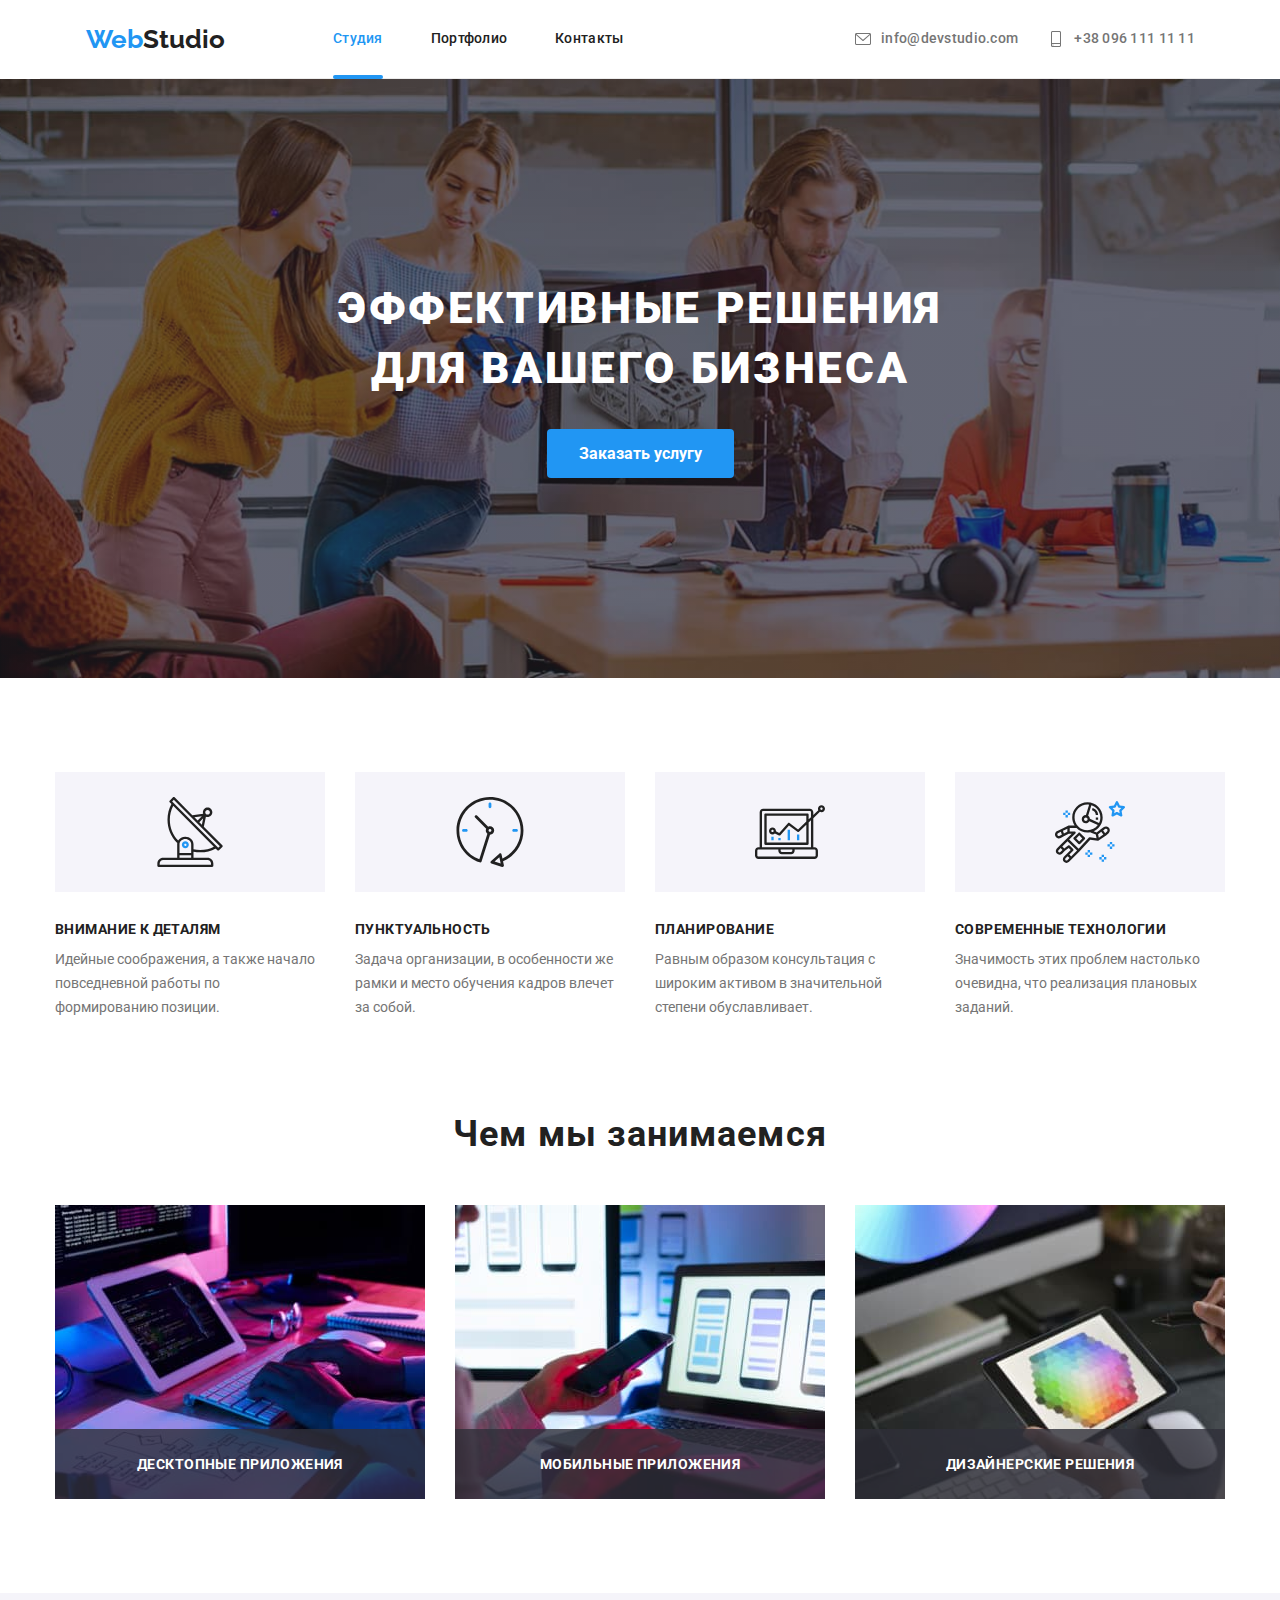
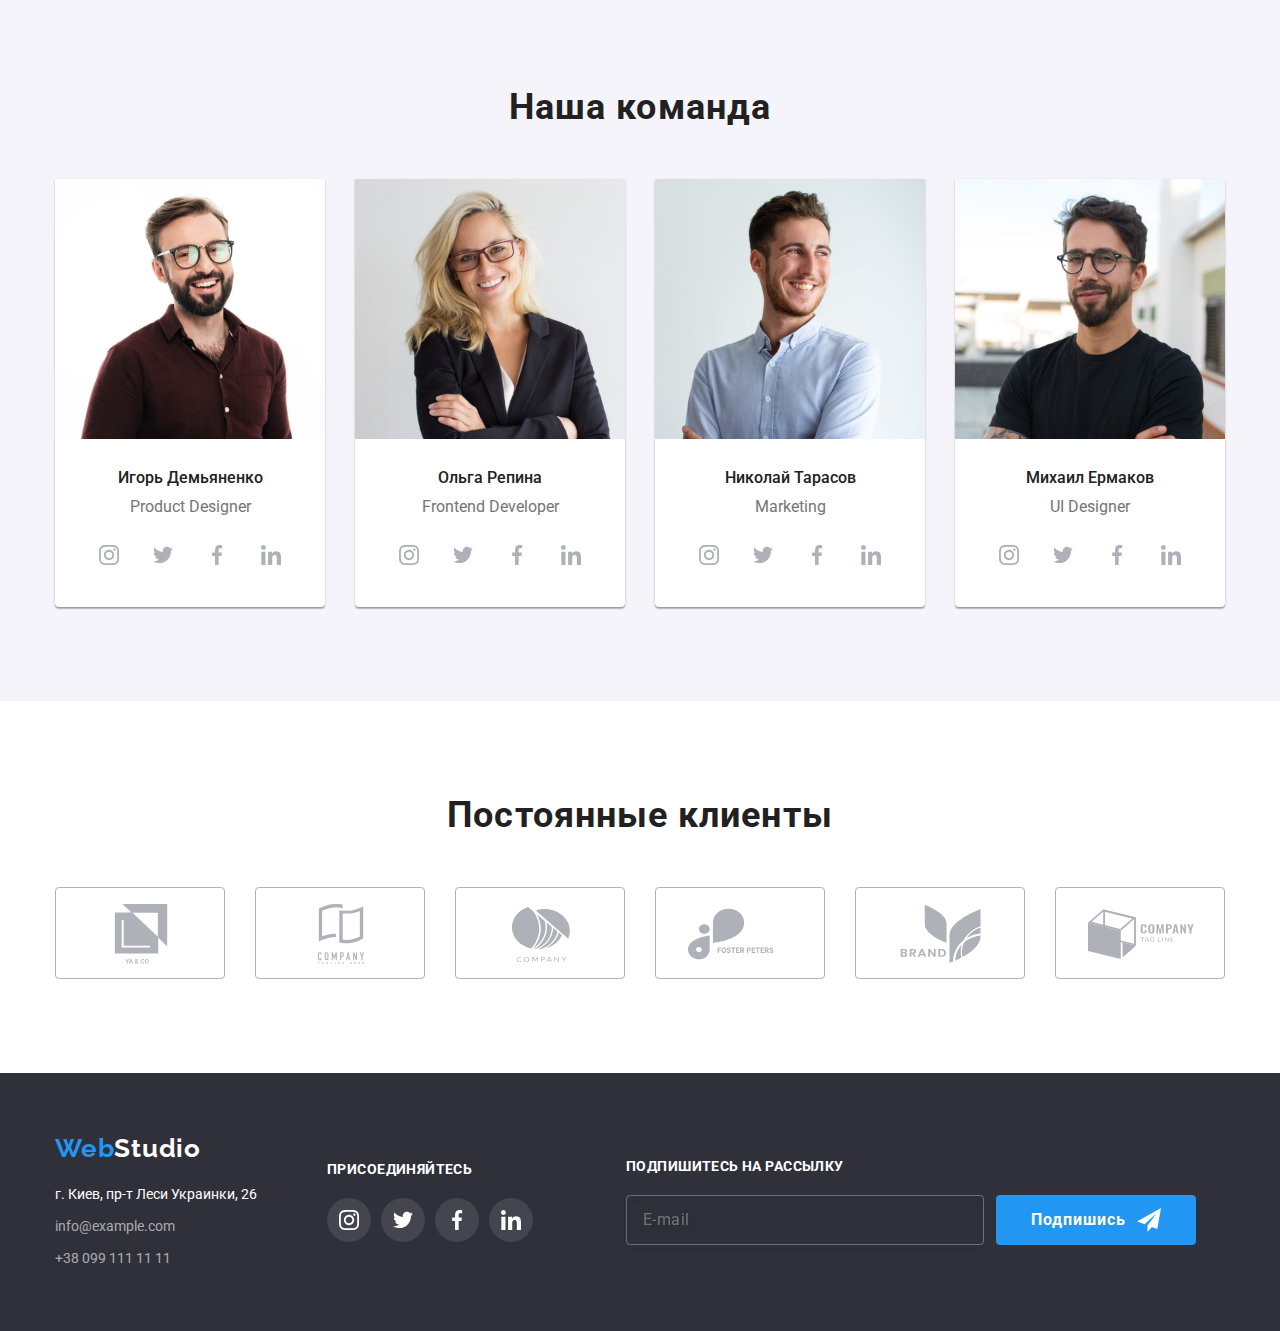
==== commit 8823084b: "Final" ====
--- a/index.html
+++ b/index.html
@@ -16,7 +16,7 @@
 
 <body class="body">
     <!-- Header -->
-        <header class="header">
+        <header class="header container">
             <div class="header__wrap container">
                 <a href="./index.html" class="logo">
                     <span class="logo--part">Web</span>Studio
--- a/css/main.min.css
+++ b/css/main.min.css
@@ -1 +1 @@
-*{box-sizing:border-box}body{font-family:var(--basic-font);font-style:normal;color:var(--basic-color);min-width:320px}button{cursor:pointer;border:none;border-radius:4px}address{font-style:normal}img{display:block;width:100%;height:auto}p,h1,h2,h3,h4,h5,h6{margin:0}ul,p{margin:0;padding-left:0}img{display:block;margin:0;padding:0}a{text-decoration:none}li{list-style-type:none}input,textarea{outline:none}.visually-hidden{position:absolute;width:1px;height:1px;margin:-1px;border:0;padding:0;white-space:nowrap;clip-path:inset(100%);clip:rect(0 0 0 0);overflow:hidden}.is-hidden{opacity:0;pointer-events:none;visibility:hidden}:root{--basic-color: #212121;--second-basic-color: #2196f3;--third-basic-color: #ffffff;--basic-font-weight: 700;--secondary-font-weight:400;--third-font-weight:500;--typical-gap: 30px;--basic-font:"Roboto", sans-serif}.backdrop{position:fixed;top:0;left:0;width:100%;height:100%;background-color:rgba(0,0,0,.2);transition:opacity 250ms cubic-bezier(0.4, 0, 0.2, 1),visibility 250ms cubic-bezier(0.4, 0, 0.2, 1)}.container{width:100%;padding-left:15px;padding-right:15px;margin:0 auto}@media screen and (min-width: 320px){.container{min-width:320px}}@media screen and (max-width: 319px){.container{min-width:320px}}@media screen and (min-width: 768px){.container{min-width:768px}}@media screen and (min-width: 1200px){.container{max-width:1200px}}.logo{font-family:"Raleway",sans-serif;font-style:normal;font-weight:700;font-size:26px;line-height:1.19;color:var(--basic-color);align-items:center;padding:16px;display:block}@media screen and (min-width: 768px){.logo{display:flex}}.logo--part{color:var(--second-basic-color)}@media screen and (max-width: 767px){.backdrop{display:flex;justify-content:center;align-items:center}}.modal{background-color:#fff;box-shadow:0px 1px 3px rgba(0,0,0,.12),0px 1px 1px rgba(0,0,0,.14),0px 2px 1px rgba(0,0,0,.2);border-radius:4px;padding:40px}@media screen and (max-width: 479px){.modal{padding:20px}}@media screen and (min-width: 320px){.modal{position:relative;width:450px}}@media screen and (min-width: 320px)and (max-width: 480px){.modal{margin-right:15px;margin-left:15px}}@media screen and (max-width: 319px){.modal{position:relative;width:450px}}@media screen and (max-width: 319px)and (max-width: 480px){.modal{margin-right:15px;margin-left:15px}}@media screen and (min-width: 768px){.modal{position:absolute;top:50%;left:50%;transform:translate(-50%, -50%)}}@media screen and (min-width: 1200px){.modal{width:530px;height:580px}}.button-close{position:absolute;display:flex;border-radius:50%;width:30px;height:30px;top:8px;right:8px;align-items:center;justify-content:center;background-color:rgba(0,0,0,0);border:1px solid rgba(0,0,0,.1)}.button-close:hover .close-button-in{fill:var(--second-basic-color)}.button-close:focus .close-button-in{fill:var(--second-basic-color)}.close-button-in{transition:fill 250ms cubic-bezier(0.4, 0, 0.2, 1)}.modal-title{font-weight:700;font-size:20px;line-height:1.5;text-align:center;letter-spacing:.03em;margin-bottom:12px;color:var(--basic-color)}@media screen and (max-width: 479px){.modal-title{font-size:18px}}@media screen and (min-width: 1200px){.modal-title{font-size:20px;line-height:1.15}}.modal-item{width:100%;height:40px;border:1px solid rgba(33,33,33,.2);border-radius:4px;padding-left:42px;background-color:rgba(0,0,0,0);transition:border-color 250ms cubic-bezier(0.4, 0, 0.2, 1)}.modal-item:hover,.modal-item:focus{border-color:var(--second-basic-color)}.modal-position:hover .modal-item,.modal-position:focus .modal-item{border-color:var(--second-basic-color)}@media screen and (max-width: 479px){.modal-item{height:35px}}.comment{font-size:16px;height:120px;resize:none;padding:12px 16px}@media screen and (max-width: 479px){.comment{height:100px}}.comment::placeholder{font-weight:400;font-size:16px;line-height:20px;letter-spacing:.01em;color:rgba(117,117,117,.5)}.modal-item-name{font-weight:400;font-size:12px;line-height:1.16;letter-spacing:.01em;color:#757575;margin-bottom:4px}@media screen and (min-width: 1200px){.modal-item-name{font-size:14px;line-height:1.14}}.modal-position{margin-bottom:10px}.modal-position:nth-child(4){margin-bottom:20px}.modal-icon-position{position:relative}.modal-icon{position:absolute;left:15px;top:50%;transform:translateY(-50%);transition:fill 250ms cubic-bezier(0.4, 0, 0.2, 1);fill:#212121}.modal-item:focus~.modal-icon{fill:var(--second-basic-color)}.modal-item:hover~.modal-icon{fill:var(--second-basic-color)}.modal-position:hover .modal-icon{fill:var(--second-basic-color)}.modal-position:focus .modal-icon{fill:var(--second-basic-color)}.button-position{display:flex;justify-content:center}.buttom-submit{width:200px;height:50px;background-color:var(--second-basic-color);color:var(--third-basic-color);transition:250ms cubic-bezier(0.4, 0, 0.2, 1)}.buttom-submit:hover,.buttom-submit:focus{background-color:#188ce8}.checkbox-position{margin-bottom:30px}.link-modal{font-size:12px;line-height:1.16;text-decoration:underline;color:var(--second-basic-color);margin-left:5px}@media screen and (min-width: 1200px){.link-modal{font-size:14px;line-height:1.71}}.checkbox-text{font-weight:400;font-size:12px;line-height:1.16;letter-spacing:.03em;color:#757575}.checkbox-text::before{display:inline-block;content:"";width:16px;height:15px;border:2px solid #303030;border-radius:3px;margin-right:4px}.checkbox-input:checked+.checkbox-text::before{background-color:var(--second-basic-color);background-image:url(../images/accept.svg);background-repeat:no-repeat;background-position:center;background-size:contain;border:rgba(0,0,0,0)}@media screen and (min-width: 1200px){.checkbox-text{font-size:14px;line-height:1.71}}.no-scroll{overflow:hidden}@media screen and (min-width: 768px){.menu{display:none}}.menu-open-btn,.menu-close-btn{position:absolute;top:10px;right:15px;padding:0;background-color:rgba(0,0,0,0)}.menu-icon{transition:fill 250ms cubic-bezier(0.4, 0, 0.2, 1)}.menu-close-btn:hover .menu-icon,.menu-close-btn:focus .menu-icon{fill:#2196f3}.menu-open-btn:hover .menu-icon,.menu-open-btn:focus .menu-icon{fill:#2196f3}.mob-menu{position:fixed;top:0;left:0;background-color:#fff;height:100vh;width:100vw;z-index:5;padding-top:48px;padding-bottom:48px;padding-left:30px;transition:opacity 250ms cubic-bezier(0.4, 0, 0.2, 1),visibility 250ms cubic-bezier(0.4, 0, 0.2, 1)}.mob-menu .menu-thumb{display:flex;flex-direction:column;height:100%;overflow:auto}.menu-page{padding:0;align-items:center}.menu-page__list{font-weight:var(--third-font-weight);font-size:40px;line-height:1.17;letter-spacing:.02em;color:#2196f3}.menu-page__list+.menu-page__list{margin-top:32px}.menu-page__link{font-weight:var(--third-font-weight);letter-spacing:.02em;color:var(--basic-color);display:flex;transition:color 250ms cubic-bezier(0.4, 0, 0.2, 1)}.menu-page__link:focus,.menu-page__link:hover{color:var(--second-basic-color)}.menu-page__link--visited{color:var(--second-basic-color)}.menu-bottom{margin-top:auto}.menu-contact{padding:0;align-items:center;margin-left:auto;margin-bottom:64px}.menu-contact__tel{font-weight:var(--third-font-weight);font-size:34px;line-height:1.17;letter-spacing:.02em;color:#2196f3;margin-bottom:32px}@media screen and (max-width: 479px){.menu-contact__tel{font-size:30px}}.menu-contact__mail{font-weight:var(--third-font-weight);font-size:24px;line-height:28px;letter-spacing:.02em;color:#757575}.menu-soc-list{display:flex}@media screen and (max-width: 767px){.menu-soc-list{flex-wrap:wrap}}@media screen and (max-width: 479px){.menu-soc-item{display:block}.menu-soc-item:nth-child(1){margin-bottom:10px}}.menu-soc-link{font-weight:var(--third-font-weight);font-size:18px;line-height:1.22;letter-spacing:.02em;color:#2196f3}@media screen and (max-width: 479px){.menu-soc-link{font-size:12px}}.soc-line{margin-left:10px;margin-right:10px;color:rgba(33,33,33,.2)}.menu-page__link--visited{color:#2196f3}.header{border-bottom:1px solid #ececec}.header-nav{display:none}@media screen and (min-width: 768px){.header-nav{display:flex}}.header__wrap{display:flex}@media screen and (max-width: 1199px){.header__wrap{justify-content:space-between;margin:0;padding:0}}.header-page{padding:0;display:flex;align-items:center}@media screen and (min-width: 1200px){.header-page{margin-left:93px}}.header-contact{padding:0;display:none;align-items:center}@media screen and (min-width: 768px){.header-contact{display:block;margin-top:21px;margin-right:15px}}@media screen and (min-width: 1200px){.header-contact{display:flex;flex-wrap:nowrap;margin-left:auto;margin-top:0}}.header-page__list:not(:last-child){margin-right:50px}.header-page__link{position:relative;font-weight:var(--third-font-weight);font-size:14px;line-height:1.14;letter-spacing:.02em;color:var(--basic-color);padding:32px 0;align-items:stretch;display:flex;transition:color 250ms cubic-bezier(0.4, 0, 0.2, 1);margin:-1px}.header-page__link:focus,.header-page__link:hover{color:var(--second-basic-color)}.header-page__link--visited{color:var(--second-basic-color)}.header-page__link--visited::after{position:absolute;bottom:0;content:"";width:100%;height:4px;background-color:var(--second-basic-color);border-radius:2px}.header-contact__item{font-weight:var(--third-font-weight);font-size:14px;line-height:1.14;letter-spacing:.02em;color:#757575;align-items:center;display:flex;transition:color 250ms cubic-bezier(0.4, 0, 0.2, 1)}.header-contact__item:focus,.header-contact__item:hover{color:var(--second-basic-color)}@media screen and (max-width: 1199px)and (min-width: 768px){.header-page__contact+.header-page__contact{margin-top:10px}}@media screen and (min-width: 1200px){.header-page__contact+.header-page__contact{margin-left:30px}}.header-contact__icon{margin-right:8px}.header-contact__item .header-contact__icon{fill:currentColor}.header-contact__item:focus .header-contact__icon{fill:currentColor}.header-contact__item:hover .header-contact__icon{fill:currentColor}@media screen and (min-width: 1200px){.header-contact__icon{margin-right:10px}}.hero{min-width:320px;background-color:#2f303a;padding:118px 0;margin:0 auto}@media screen and (min-width: 320px){.hero{background-image:linear-gradient(rgba(47, 48, 58, 0.4), rgba(47, 48, 58, 0.4)),url(../images/hero/hero-bg-mob.jpg);background-position:center;background-repeat:no-repeat;background-size:cover}}@media screen and (min-width: 320px)and (min-device-pixel-ratio: 2),screen and (min-width: 320px)and (min-resolution: 192dpi),screen and (min-width: 320px)and (min-resolution: 2dppx){.hero{background-image:linear-gradient(rgba(47, 48, 58, 0.4), rgba(47, 48, 58, 0.4)),url("../images/hero/hero-bg-mob-x2.jpg")}}@media screen and (max-width: 319px){.hero{background-image:linear-gradient(rgba(47, 48, 58, 0.4), rgba(47, 48, 58, 0.4)),url(../images/hero/hero-bg-mob.jpg);background-position:center;background-repeat:no-repeat;background-size:cover}}@media screen and (max-width: 319px)and (min-device-pixel-ratio: 2),screen and (max-width: 319px)and (min-resolution: 192dpi),screen and (max-width: 319px)and (min-resolution: 2dppx){.hero{background-image:linear-gradient(rgba(47, 48, 58, 0.4), rgba(47, 48, 58, 0.4)),url("../images/hero/hero-bg-mob-x2.jpg")}}@media screen and (min-width: 768px){.hero{min-width:768px;background-image:linear-gradient(rgba(47, 48, 58, 0.4), rgba(47, 48, 58, 0.4)),url(../images/hero/hero-bg-tab.jpg)}}@media screen and (min-width: 768px)and (min-device-pixel-ratio: 2),screen and (min-width: 768px)and (min-resolution: 192dpi),screen and (min-width: 768px)and (min-resolution: 2dppx){.hero{background-image:linear-gradient(rgba(47, 48, 58, 0.4), rgba(47, 48, 58, 0.4)),url("../images/hero/hero-bg-tab-x2.jpg")}}@media screen and (min-width: 1200px){.hero{max-width:1600px;padding:200px 0;background-image:linear-gradient(rgba(47, 48, 58, 0.4), rgba(47, 48, 58, 0.4)),url(../images/hero/hero-bg-desktop.jpg)}}@media screen and (min-width: 1200px)and (min-device-pixel-ratio: 2),screen and (min-width: 1200px)and (min-resolution: 192dpi),screen and (min-width: 1200px)and (min-resolution: 2dppx){.hero{background-image:linear-gradient(rgba(47, 48, 58, 0.4), rgba(47, 48, 58, 0.4)),url("../images/hero/hero-bg-desktop-x2.jpg")}}.hero-title{font-weight:900;font-size:26px;line-height:1.62;letter-spacing:.06em;text-transform:uppercase;color:var(--third-basic-color);margin-bottom:var(--typical-gap);padding:0;max-width:360px;text-align:center}@media screen and (min-width: 1200px){.hero-title{font-size:44px;line-height:1.36;max-width:696px}}.hero-items{display:flex;flex-direction:column;align-items:center}.hero-btn{font-weight:var(--basic-font-weight);font-size:16px;line-height:1.85;color:var(--third-basic-color);background-color:var(--second-basic-color);padding:10px 32px;max-width:200px;transition:background-color 250ms cubic-bezier(0.4, 0, 0.2, 1)}.hero-btn:hover,.hero-btn:focus{background-color:#188ce8}.text{padding:60px 0}@media screen and (min-width: 1200px){.text{padding:94px 0}}@media screen and (min-width: 320px){.benefits{max-width:480px}}@media screen and (max-width: 319px){.benefits{max-width:480px}}@media screen and (min-width: 768px){.benefits{max-width:768px}}@media screen and (min-width: 1200px){.benefits{max-width:1200px}}@media screen and (min-width: 320px){.text-list:not(:last-child){margin-bottom:-15px}}@media screen and (max-width: 319px){.text-list:not(:last-child){margin-bottom:-15px}}@media screen and (min-width: 768px){.text-list{margin:-15px;display:flex;align-items:center;flex-wrap:wrap;justify-content:center}}@media screen and (min-width: 1200px){.text-list{display:flex}}.icon-list{background-color:#f5f4fa;display:flex;height:120px;background-repeat:no-repeat;background-position:center;margin-bottom:30px;align-items:center;justify-content:center}@media screen and (min-width: 768px){.icon-list{width:354px}}@media screen and (min-width: 1200px){.icon-list{width:270px}}.text-li{display:block}@media screen and (min-width: 320px){.text-li:not(:last-child){margin-bottom:15px}}@media screen and (max-width: 319px){.text-li:not(:last-child){margin-bottom:15px}}@media screen and (min-width: 768px){.text-li{margin:15px;max-width:354px;width:calc((100% - 60px)/2)}}@media screen and (min-width: 1200px){.text-li{width:270px}}.text-item-name{font-weight:var(--basic-font-weight);font-size:14px;line-height:1.14;letter-spacing:.03em;text-transform:uppercase;margin-bottom:10px;padding:0}@media screen and (min-width: 320px){.text-item-name{text-align:center}}@media screen and (max-width: 319px){.text-item-name{text-align:center}}@media screen and (min-width: 768px){.text-item-name{text-align:start}}.text-item{font-size:14px;line-height:1.7;color:#757575;padding:0;margin:0}.do{padding-bottom:94px}@media screen and (max-width: 1199px){.do{display:none}}.do-title{font-weight:var(--basic-font-weight);font-size:36px;line-height:1.16;text-align:center;letter-spacing:.03em;margin-bottom:50px}.do-list{position:relative;display:flex;padding:0}.do-item:not(:last-child){margin-right:var(--typical-gap)}.do-text{position:absolute;width:370px;height:70px;bottom:0;display:flex;align-items:center;justify-content:center;font-size:14px;line-height:1.14px;text-align:center;letter-spacing:.03em;text-transform:uppercase;color:#fff;background-color:rgba(47,48,58,.8)}.team{background-color:#f5f4fa;padding:60px 0}@media screen and (min-width: 1200px){.team{padding:94px 0}}@media screen and (min-width: 320px){.team-wrap{max-width:480px}}@media screen and (max-width: 319px){.team-wrap{max-width:480px}}@media screen and (min-width: 768px){.team-wrap{max-width:768px}}@media screen and (min-width: 1200px){.team-wrap{max-width:1200px}}.team-title{font-weight:var(--basic-font-weight);font-size:28px;line-height:1.17;text-align:center;letter-spacing:.03em;margin-bottom:30px;padding:0}@media screen and (min-width: 768px){.team-title{font-size:28px;line-height:1.17}}@media screen and (min-width: 1200px){.team-title{font-size:36px;line-height:1.16;margin:0 0 50px 0}}.team-list{padding:0;margin:0;margin:-15px}@media screen and (min-width: 768px){.team-list{display:flex;flex-wrap:wrap;justify-content:center}}@media screen and (min-width: 1200px){.team-social-item:not(:last-child){margin-right:10px}}.team-social{display:flex;justify-content:center}.team-social-link{display:flex;width:44px;height:44px;border-radius:50%;align-items:center;justify-content:center;transition:background-color 250ms cubic-bezier(0.4, 0, 0.2, 1)}.team-social-link:hover,.team-social-link:focus{background-color:#2196f3}.team-social-icon{fill:#afb1b8;transition:fill 250ms cubic-bezier(0.4, 0, 0.2, 1)}.team-social-link:focus .team-social-icon{fill:#fff}.team-social-link:hover .team-social-icon{fill:#fff}.team-item{box-shadow:0px 1px 3px rgba(0,0,0,.12),0px 1px 1px rgba(0,0,0,.14),0px 2px 1px rgba(0,0,0,.2);border-radius:0px 0px 4px 4px;background-color:var(--third-basic-color);margin:15px}@media screen and (min-width: 768px){.team-item{max-width:354px;flex-basis:calc((100% - 30px)/2)}}@media screen and (min-width: 1200px){.team-item{max-width:270px}}.team-name-job{padding:var(--typical-gap) 0}.team-person{font-weight:var(--third-font-weight);font-size:16px;line-height:1.18;text-align:center;color:var(--basic-color);margin-bottom:10px;padding:0}.team-person-job{font-size:16px;line-height:1.18;text-align:center;color:#757575;margin-bottom:16px;padding:0}.clients{padding:60px 0}@media screen and (min-width: 1200px){.clients{padding:94px 0}}@media screen and (min-width: 320px){.client-wrap{max-width:480px}}@media screen and (max-width: 319px){.client-wrap{max-width:480px}}@media screen and (min-width: 768px){.client-wrap{max-width:768px}}@media screen and (min-width: 1200px){.client-wrap{max-width:1200px}}.clients-title{font-weight:var(--basic-font-weight);font-size:28px;line-height:1.17;text-align:center;letter-spacing:.03em;color:var(--basic-color);margin-bottom:30px}@media screen and (min-width: 1200px){.clients-title{font-size:36px;line-height:1.16;margin-bottom:50px}}.clients-list{display:flex;flex-wrap:wrap;justify-content:center;margin:-15px}.clients-item{border:1px solid #afb1b8;border-radius:4px;max-width:210px;max-height:92px;margin:15px;transition:border-color 250ms cubic-bezier(0.4, 0, 0.2, 1)}.clients-item:hover,.clients-item:focus{border-color:var(--second-basic-color)}@media screen and (min-width: 1200px){.clients-item{max-width:170px}}.clients-link{display:flex;width:210px;height:92px;align-items:center;justify-content:center}@media screen and (min-width: 768px){.clients-link{width:226px}}@media screen and (min-width: 1200px){.clients-link{width:170px}}.clients-icon{fill:#afb1b8;transition:fill 250ms cubic-bezier(0.4, 0, 0.2, 1)}.clients-item:hover .clients-icon{fill:var(--second-basic-color)}.footer{background-color:#2f303a;padding:60px 0}@media screen and (min-width: 768px){.footer-tablet-wrap{display:flex}}@media screen and (min-width: 768px)and (max-width: 1199px){.footer-tablet-wrap{justify-content:space-around;width:100%}}@media screen and (min-width: 1200px){.footer-tablet-wrap{flex-wrap:nowrap;align-items:center}}.footer-wrap{display:flex}@media screen and (max-width: 767px){.footer-wrap{flex-direction:column;justify-content:center;align-items:center}}@media screen and (min-width: 768px)and (max-width: 1199px){.footer-wrap{flex-wrap:wrap}}@media screen and (min-width: 1200px){.footer-wrap{align-items:center}}.footer__logo{padding-top:0;letter-spacing:.03em;color:var(--third-basic-color)}.footer-address{font-weight:var(--secondary-font-weight);font-size:14px;line-height:1.71;color:var(--third-basic-color)}@media screen and (max-width: 1199px){.footer-address{margin-bottom:60px}}.footer-breadcrumbs{display:flex;flex-direction:column;padding:0}@media screen and (max-width: 1199px){.footer-breadcrumbs{align-items:center}}.footer-breadcrumbs__contact{margin-top:8px}.footer-link{font-weight:var(--secondary-font-weight);font-size:14px;line-height:1.17;color:rgba(255,255,255,.6)}.footer-item__title{font-weight:var(--basic-font-weight);font-size:14px;line-height:1.14;letter-spacing:.03em;text-transform:uppercase;margin-bottom:20px;color:var(--third-basic-color)}.footer-item__list{display:flex}@media screen and (max-width: 1199px){.footer-item__list{margin-bottom:60px}}.footer-social+.footer-social{margin-left:10px}.footer-social__link{display:flex;width:44px;height:44px;border-radius:50%;align-items:center;justify-content:center;background-color:rgba(255,255,255,.1);transition:background-color 250ms cubic-bezier(0.4, 0, 0.2, 1)}.footer-social__link:hover,.footer-social__link:focus{background-color:var(--second-basic-color)}.footer-social__icon{fill:var(--third-basic-color)}.footer-item{display:flex;flex-direction:column}@media screen and (max-width: 1199px){.footer-item{align-items:center}}@media screen and (min-width: 1200px){.footer-item+.footer-item{margin-left:70px}}.social-form{width:100%}@media screen and (min-width: 1200px){.social-form{width:auto;margin-left:93px;align-items:center}}.social-form__list{display:flex;font-weight:var(--basic-font-weight);font-size:14px;line-height:1.14;letter-spacing:.03em;text-transform:uppercase;color:#fff;margin-bottom:20px}@media screen and (max-width: 1199px){.social-form__list{justify-content:center}}.social-form__btn{display:flex;flex-direction:column;align-items:center}@media screen and (min-width: 1200px){.social-form__btn{flex-direction:row}}.social-form__mail{width:100%;max-width:450px;height:50px;padding-left:16px;background-color:rgba(0,0,0,0);border:1px solid rgba(255,255,255,.3);box-sizing:border-box;filter:drop-shadow(0px 4px 4px rgba(0, 0, 0, 0.15));border-radius:4px;font-weight:var(--secondary-font-weight);font-size:16px;line-height:1.25;display:flex;align-items:center;letter-spacing:.03em;color:rgba(255,255,255,.6)}@media screen and (min-width: 1200px){.social-form__mail{width:358px;margin-right:12px}}.social-form__subscribe-btn{width:200px;height:50px;font-weight:var(--basic-font-weight);font-size:16px;line-height:1.88;display:flex;align-items:center;justify-content:space-around;letter-spacing:.06em;color:#fff;background-color:var(--second-basic-color);padding:10px 29px;transition:background-color 250ms cubic-bezier(0.4, 0, 0.2, 1);margin-top:20px}.social-form__subscribe-btn:focus,.social-form__subscribe-btn:hover{background-color:#188ce8}@media screen and (min-width: 1200px){.social-form__subscribe-btn{margin-top:0}}.social-form__subscribe-icon{fill:var(--third-basic-color)}.portfolio{padding:60px 0}@media screen and (min-width: 320px){.prtf-wrap{max-width:480px}}@media screen and (max-width: 319px){.prtf-wrap{max-width:480px}}@media screen and (min-width: 768px){.prtf-wrap{max-width:768px}}@media screen and (min-width: 1200px){.prtf-wrap{max-width:1200px}}.nav-btn{font-weight:var(--third-font-weight);font-size:16px;line-height:1.62;text-align:center;letter-spacing:.03em;background-color:#f5f4fa;padding:6px 22px;margin:0;transition:background-color 250ms cubic-bezier(0.4, 0, 0.2, 1),color 250ms cubic-bezier(0.4, 0, 0.2, 1),box-shadow 250ms cubic-bezier(0.4, 0, 0.2, 1),color 250ms cubic-bezier(0.4, 0, 0.2, 1)}@media screen and (max-width: 767px){.nav-btn{margin-bottom:15px}}.prtf-btn :focus,.prtf-btn :hover{background-color:var(--second-basic-color);color:var(--third-basic-color);box-shadow:0px 1px 1px rgba(0,0,0,.12),0px 4px 4px rgba(0,0,0,.06),1px 4px 6px rgba(0,0,0,.16)}.prtf-btn:not(:last-child){margin-right:8px}.btn-prtf-now{color:var(--third-basic-color);background-color:var(--second-basic-color)}@media screen and (min-width: 768px){.prtf-item{margin:-15px;display:flex;flex-wrap:wrap;padding:0}}.prtf-item-name{font-weight:var(--basic-font-weight);font-size:18px;line-height:2;letter-spacing:.06em;color:var(--basic-color);margin-bottom:4px;padding:0}.prtf-item-text{font-size:16px;line-height:1.85;letter-spacing:.03em;color:#757575;padding:0}.prtf-list{padding:0}@media screen and (max-width: 767px){.prtf-list:not(:last-child){margin-bottom:var(--typical-gap)}.prtf-list:nth-child(1){margin-top:40px}}@media screen and (min-width: 768px){.prtf-list{margin:15px;width:354px}}@media screen and (min-width: 1200px){.prtf-list{width:370px}}.prtf-link{transition:box-shadow 250ms cubic-bezier(0.4, 0, 0.2, 1)}.prtf-link:hover,.prtf-link:focus{box-shadow:0px 1px 1px rgba(0,0,0,.12),0px 4px 4px rgba(0,0,0,.06),1px 4px 6px rgba(0,0,0,.16)}.prtf-info{position:relative;overflow:hidden}.prtf-info-overlay{position:absolute;top:0;left:0;background-color:rgba(33,150,243,.9);width:100%;height:100%;transform:translateY(100%);transition:transform 250ms cubic-bezier(0.4, 0, 0.2, 1)}.prtf-link:hover .prtf-info-overlay,.prtf-link:focus .prtf-info-overlay{transform:translateY(0)}.prtf-info-text{font-size:18px;line-height:1.56;letter-spacing:.03em;color:#fff}@media screen and (max-width: 360px){.prtf-info-text{width:100%;height:100%;font-size:15px;padding:10px}}@media screen and (min-width: 361px){.prtf-info-text{position:absolute;top:50%;left:50%;transform:translate(-50%, -50%);min-width:322px;min-height:168px}}.border-prtf{border-right:1px solid #eee;border-left:1px solid #eee;border-bottom:1px solid #eee;padding:20px 24px 20px 24px}@media screen and (max-width: 1199px){.prtf-list:first-child .border-prtf{padding-bottom:56px}}.prtf-list-btn{display:flex;flex-wrap:wrap;margin-bottom:40px}@media screen and (max-width: 767px){.prtf-list-btn{margin-bottom:-15px}}@media screen and (min-width: 768px){.prtf-list-btn{padding:0;margin-right:0;margin-bottom:50px;justify-content:center}}/*# sourceMappingURL=main.min.css.map */+*{box-sizing:border-box}body{font-family:var(--basic-font);font-style:normal;color:var(--basic-color);min-width:320px}button{cursor:pointer;border:none;border-radius:4px}address{font-style:normal}img{display:block;width:100%;height:auto}p,h1,h2,h3,h4,h5,h6{margin:0}ul,p{margin:0;padding-left:0}img{display:block;margin:0;padding:0}a{text-decoration:none}li{list-style-type:none}input,textarea{outline:none}.visually-hidden{position:absolute;width:1px;height:1px;margin:-1px;border:0;padding:0;white-space:nowrap;clip-path:inset(100%);clip:rect(0 0 0 0);overflow:hidden}.is-hidden{opacity:0;pointer-events:none;visibility:hidden}:root{--basic-color: #212121;--second-basic-color: #2196f3;--third-basic-color: #ffffff;--basic-font-weight: 700;--secondary-font-weight:400;--third-font-weight:500;--typical-gap: 30px;--basic-font:"Roboto", sans-serif}.backdrop{position:fixed;top:0;left:0;width:100%;height:100%;background-color:rgba(0,0,0,.2);transition:opacity 250ms cubic-bezier(0.4, 0, 0.2, 1),visibility 250ms cubic-bezier(0.4, 0, 0.2, 1)}.container{width:100%;padding-left:15px;padding-right:15px;margin:0 auto}@media screen and (min-width: 320px){.container{max-width:480px}}@media screen and (max-width: 319px){.container{max-width:480px}}@media screen and (min-width: 768px){.container{max-width:768px}}@media screen and (min-width: 1200px){.container{max-width:1200px}}.logo{font-family:"Raleway",sans-serif;font-style:normal;font-weight:700;font-size:26px;line-height:1.19;color:var(--basic-color);align-items:center;padding:16px;display:block}@media screen and (min-width: 768px){.logo{display:flex}}.logo--part{color:var(--second-basic-color)}@media screen and (max-width: 767px){.backdrop{display:flex;justify-content:center;align-items:center}}.modal{background-color:#fff;box-shadow:0px 1px 3px rgba(0,0,0,.12),0px 1px 1px rgba(0,0,0,.14),0px 2px 1px rgba(0,0,0,.2);border-radius:4px;padding:40px}@media screen and (max-width: 479px){.modal{padding:20px}}@media screen and (min-width: 320px){.modal{position:relative;width:450px}}@media screen and (min-width: 320px)and (max-width: 480px){.modal{margin-right:15px;margin-left:15px}}@media screen and (max-width: 319px){.modal{position:relative;width:450px}}@media screen and (max-width: 319px)and (max-width: 480px){.modal{margin-right:15px;margin-left:15px}}@media screen and (min-width: 768px){.modal{position:absolute;top:50%;left:50%;transform:translate(-50%, -50%)}}@media screen and (min-width: 1200px){.modal{width:530px;height:580px}}.button-close{position:absolute;display:flex;border-radius:50%;width:30px;height:30px;top:8px;right:8px;align-items:center;justify-content:center;background-color:rgba(0,0,0,0);border:1px solid rgba(0,0,0,.1)}.button-close:hover .close-button-in{fill:var(--second-basic-color)}.button-close:focus .close-button-in{fill:var(--second-basic-color)}.close-button-in{transition:fill 250ms cubic-bezier(0.4, 0, 0.2, 1)}.modal-title{font-weight:700;font-size:20px;line-height:1.5;text-align:center;letter-spacing:.03em;margin-bottom:12px;color:var(--basic-color)}@media screen and (max-width: 479px){.modal-title{font-size:18px}}@media screen and (min-width: 1200px){.modal-title{font-size:20px;line-height:1.15}}.modal-item{width:100%;height:40px;border:1px solid rgba(33,33,33,.2);border-radius:4px;padding-left:42px;background-color:rgba(0,0,0,0);transition:border-color 250ms cubic-bezier(0.4, 0, 0.2, 1)}.modal-item:hover,.modal-item:focus{border-color:var(--second-basic-color)}.modal-position:hover .modal-item,.modal-position:focus .modal-item{border-color:var(--second-basic-color)}@media screen and (max-width: 479px){.modal-item{height:35px}}.comment{font-size:16px;height:120px;resize:none;padding:12px 16px}@media screen and (max-width: 479px){.comment{height:100px}}.comment::placeholder{font-weight:400;font-size:16px;line-height:20px;letter-spacing:.01em;color:rgba(117,117,117,.5)}.modal-item-name{font-weight:400;font-size:12px;line-height:1.16;letter-spacing:.01em;color:#757575;margin-bottom:4px}@media screen and (min-width: 1200px){.modal-item-name{font-size:14px;line-height:1.14}}.modal-position{margin-bottom:10px}.modal-position:nth-child(4){margin-bottom:20px}.modal-icon-position{position:relative}.modal-icon{position:absolute;left:15px;top:50%;transform:translateY(-50%);transition:fill 250ms cubic-bezier(0.4, 0, 0.2, 1);fill:#212121}.modal-item:focus~.modal-icon{fill:var(--second-basic-color)}.modal-item:hover~.modal-icon{fill:var(--second-basic-color)}.modal-position:hover .modal-icon{fill:var(--second-basic-color)}.modal-position:focus .modal-icon{fill:var(--second-basic-color)}.button-position{display:flex;justify-content:center}.buttom-submit{width:200px;height:50px;background-color:var(--second-basic-color);color:var(--third-basic-color);transition:250ms cubic-bezier(0.4, 0, 0.2, 1)}.buttom-submit:hover,.buttom-submit:focus{background-color:#188ce8}.checkbox-position{margin-bottom:30px}.link-modal{font-size:12px;line-height:1.16;text-decoration:underline;color:var(--second-basic-color);margin-left:5px}@media screen and (min-width: 1200px){.link-modal{font-size:14px;line-height:1.71}}.checkbox-text{font-weight:400;font-size:12px;line-height:1.16;letter-spacing:.03em;color:#757575}.checkbox-text::before{display:inline-block;content:"";width:16px;height:15px;border:2px solid #303030;border-radius:3px;margin-right:4px}.checkbox-input:checked+.checkbox-text::before{background-color:var(--second-basic-color);background-image:url(../images/accept.svg);background-repeat:no-repeat;background-position:center;background-size:contain;border:rgba(0,0,0,0)}@media screen and (min-width: 1200px){.checkbox-text{font-size:14px;line-height:1.71}}.no-scroll{overflow:hidden}@media screen and (min-width: 768px){.menu{display:none}}.menu-open-btn,.menu-close-btn{position:absolute;top:10px;right:15px;padding:0;background-color:rgba(0,0,0,0)}.menu-icon{transition:fill 250ms cubic-bezier(0.4, 0, 0.2, 1)}.menu-close-btn:hover .menu-icon,.menu-close-btn:focus .menu-icon{fill:#2196f3}.menu-open-btn:hover .menu-icon,.menu-open-btn:focus .menu-icon{fill:#2196f3}.mob-menu{position:fixed;top:0;left:0;background-color:#fff;height:100vh;width:100vw;z-index:5;padding-top:48px;padding-bottom:48px;padding-left:30px;transition:opacity 250ms cubic-bezier(0.4, 0, 0.2, 1),visibility 250ms cubic-bezier(0.4, 0, 0.2, 1)}.mob-menu .menu-thumb{display:flex;flex-direction:column;height:100%;overflow:auto}.menu-page{padding:0;align-items:center}.menu-page__list{font-weight:var(--third-font-weight);font-size:40px;line-height:1.17;letter-spacing:.02em;color:#2196f3}.menu-page__list+.menu-page__list{margin-top:32px}.menu-page__link{font-weight:var(--third-font-weight);letter-spacing:.02em;color:var(--basic-color);display:flex;transition:color 250ms cubic-bezier(0.4, 0, 0.2, 1)}.menu-page__link:focus,.menu-page__link:hover{color:var(--second-basic-color)}.menu-page__link--visited{color:var(--second-basic-color)}.menu-bottom{margin-top:auto}.menu-contact{padding:0;align-items:center;margin-left:auto;margin-bottom:64px}.menu-contact__tel{font-weight:var(--third-font-weight);font-size:34px;line-height:1.17;letter-spacing:.02em;color:#2196f3;margin-bottom:32px}@media screen and (max-width: 479px){.menu-contact__tel{font-size:30px}}.menu-contact__mail{font-weight:var(--third-font-weight);font-size:24px;line-height:28px;letter-spacing:.02em;color:#757575}.menu-soc-list{display:flex}@media screen and (max-width: 767px){.menu-soc-list{flex-wrap:wrap}}@media screen and (max-width: 479px){.menu-soc-item{display:block}.menu-soc-item:nth-child(1){margin-bottom:10px}}.menu-soc-link{font-weight:var(--third-font-weight);font-size:18px;line-height:1.22;letter-spacing:.02em;color:#2196f3}@media screen and (max-width: 479px){.menu-soc-link{font-size:12px}}.soc-line{margin-left:10px;margin-right:10px;color:rgba(33,33,33,.2)}.menu-page__link--visited{color:#2196f3}.header{border-bottom:1px solid #ececec;position:relative}.header-nav{display:none}@media screen and (min-width: 768px){.header-nav{display:flex}}.header__wrap{display:flex}@media screen and (max-width: 1199px){.header__wrap{justify-content:space-between;margin:0;padding:0}}.header-page{padding:0;display:flex;align-items:center}@media screen and (min-width: 1200px){.header-page{margin-left:93px}}.header-contact{padding:0;display:none;align-items:center}@media screen and (min-width: 768px){.header-contact{display:block;margin-top:21px;margin-right:15px}}@media screen and (min-width: 1200px){.header-contact{display:flex;flex-wrap:nowrap;margin-left:auto;margin-top:0}}.header-page__list:not(:last-child){margin-right:50px}.header-page__link{position:relative;font-weight:var(--third-font-weight);font-size:14px;line-height:1.14;letter-spacing:.02em;color:var(--basic-color);padding:32px 0;align-items:stretch;display:flex;transition:color 250ms cubic-bezier(0.4, 0, 0.2, 1);margin:-1px}.header-page__link:focus,.header-page__link:hover{color:var(--second-basic-color)}.header-page__link--visited{color:var(--second-basic-color)}.header-page__link--visited::after{position:absolute;bottom:0;content:"";width:100%;height:4px;background-color:var(--second-basic-color);border-radius:2px}.header-contact__item{font-weight:var(--third-font-weight);font-size:14px;line-height:1.14;letter-spacing:.02em;color:#757575;align-items:center;display:flex;transition:color 250ms cubic-bezier(0.4, 0, 0.2, 1)}.header-contact__item:focus,.header-contact__item:hover{color:var(--second-basic-color)}@media screen and (max-width: 1199px)and (min-width: 768px){.header-page__contact+.header-page__contact{margin-top:10px}}@media screen and (min-width: 1200px){.header-page__contact+.header-page__contact{margin-left:30px}}.header-contact__icon{margin-right:8px}.header-contact__item .header-contact__icon{fill:currentColor}.header-contact__item:focus .header-contact__icon{fill:currentColor}.header-contact__item:hover .header-contact__icon{fill:currentColor}@media screen and (min-width: 1200px){.header-contact__icon{margin-right:10px}}.hero{min-width:320px;background-color:#2f303a;padding:118px 0;margin:0 auto}@media screen and (min-width: 320px){.hero{background-image:linear-gradient(rgba(47, 48, 58, 0.4), rgba(47, 48, 58, 0.4)),url(../images/hero/hero-bg-mob.jpg);background-position:center;background-repeat:no-repeat;background-size:cover}}@media screen and (min-width: 320px)and (min-device-pixel-ratio: 2),screen and (min-width: 320px)and (min-resolution: 192dpi),screen and (min-width: 320px)and (min-resolution: 2dppx){.hero{background-image:linear-gradient(rgba(47, 48, 58, 0.4), rgba(47, 48, 58, 0.4)),url("../images/hero/hero-bg-mob-x2.jpg")}}@media screen and (max-width: 319px){.hero{background-image:linear-gradient(rgba(47, 48, 58, 0.4), rgba(47, 48, 58, 0.4)),url(../images/hero/hero-bg-mob.jpg);background-position:center;background-repeat:no-repeat;background-size:cover}}@media screen and (max-width: 319px)and (min-device-pixel-ratio: 2),screen and (max-width: 319px)and (min-resolution: 192dpi),screen and (max-width: 319px)and (min-resolution: 2dppx){.hero{background-image:linear-gradient(rgba(47, 48, 58, 0.4), rgba(47, 48, 58, 0.4)),url("../images/hero/hero-bg-mob-x2.jpg")}}@media screen and (min-width: 768px){.hero{min-width:768px;background-image:linear-gradient(rgba(47, 48, 58, 0.4), rgba(47, 48, 58, 0.4)),url(../images/hero/hero-bg-tab.jpg)}}@media screen and (min-width: 768px)and (min-device-pixel-ratio: 2),screen and (min-width: 768px)and (min-resolution: 192dpi),screen and (min-width: 768px)and (min-resolution: 2dppx){.hero{background-image:linear-gradient(rgba(47, 48, 58, 0.4), rgba(47, 48, 58, 0.4)),url("../images/hero/hero-bg-tab-x2.jpg")}}@media screen and (min-width: 1200px){.hero{max-width:1600px;padding:200px 0;background-image:linear-gradient(rgba(47, 48, 58, 0.4), rgba(47, 48, 58, 0.4)),url(../images/hero/hero-bg-desktop.jpg)}}@media screen and (min-width: 1200px)and (min-device-pixel-ratio: 2),screen and (min-width: 1200px)and (min-resolution: 192dpi),screen and (min-width: 1200px)and (min-resolution: 2dppx){.hero{background-image:linear-gradient(rgba(47, 48, 58, 0.4), rgba(47, 48, 58, 0.4)),url("../images/hero/hero-bg-desktop-x2.jpg")}}.hero-title{font-weight:900;font-size:26px;line-height:1.62;letter-spacing:.06em;text-transform:uppercase;color:var(--third-basic-color);margin-bottom:var(--typical-gap);padding:0;max-width:360px;text-align:center}@media screen and (min-width: 1200px){.hero-title{font-size:44px;line-height:1.36;max-width:696px}}.hero-items{display:flex;flex-direction:column;align-items:center}.hero-btn{font-weight:var(--basic-font-weight);font-size:16px;line-height:1.85;color:var(--third-basic-color);background-color:var(--second-basic-color);padding:10px 32px;max-width:200px;transition:background-color 250ms cubic-bezier(0.4, 0, 0.2, 1)}.hero-btn:hover,.hero-btn:focus{background-color:#188ce8}.text{padding:60px 0}@media screen and (min-width: 1200px){.text{padding:94px 0}}@media screen and (min-width: 320px){.benefits{max-width:480px}}@media screen and (max-width: 319px){.benefits{max-width:480px}}@media screen and (min-width: 768px){.benefits{max-width:768px}}@media screen and (min-width: 1200px){.benefits{max-width:1200px}}@media screen and (min-width: 320px){.text-list:not(:last-child){margin-bottom:-15px}}@media screen and (max-width: 319px){.text-list:not(:last-child){margin-bottom:-15px}}@media screen and (min-width: 768px){.text-list{margin:-15px;display:flex;align-items:center;flex-wrap:wrap;justify-content:center}}@media screen and (min-width: 1200px){.text-list{display:flex}}.icon-list{background-color:#f5f4fa;display:flex;height:120px;background-repeat:no-repeat;background-position:center;margin-bottom:30px;align-items:center;justify-content:center}@media screen and (min-width: 768px){.icon-list{width:354px}}@media screen and (min-width: 1200px){.icon-list{width:270px}}.text-li{display:block}@media screen and (min-width: 320px){.text-li:not(:last-child){margin-bottom:15px}}@media screen and (max-width: 319px){.text-li:not(:last-child){margin-bottom:15px}}@media screen and (min-width: 768px){.text-li{margin:15px;max-width:354px;width:calc((100% - 60px)/2)}}@media screen and (min-width: 1200px){.text-li{width:270px}}.text-item-name{font-weight:var(--basic-font-weight);font-size:14px;line-height:1.14;letter-spacing:.03em;text-transform:uppercase;margin-bottom:10px;padding:0}@media screen and (min-width: 320px){.text-item-name{text-align:center}}@media screen and (max-width: 319px){.text-item-name{text-align:center}}@media screen and (min-width: 768px){.text-item-name{text-align:start}}.text-item{font-size:14px;line-height:1.7;color:#757575;padding:0;margin:0}.do{padding-bottom:94px}@media screen and (max-width: 1199px){.do{display:none}}.do-title{font-weight:var(--basic-font-weight);font-size:36px;line-height:1.16;text-align:center;letter-spacing:.03em;margin-bottom:50px}.do-list{position:relative;display:flex;padding:0}.do-item:not(:last-child){margin-right:var(--typical-gap)}.do-text{position:absolute;width:370px;height:70px;bottom:0;display:flex;align-items:center;justify-content:center;font-size:14px;line-height:1.14px;text-align:center;letter-spacing:.03em;text-transform:uppercase;color:#fff;background-color:rgba(47,48,58,.8)}.team{background-color:#f5f4fa;padding:60px 0}@media screen and (min-width: 1200px){.team{padding:94px 0}}@media screen and (min-width: 320px){.team-wrap{max-width:480px}}@media screen and (max-width: 319px){.team-wrap{max-width:480px}}@media screen and (min-width: 768px){.team-wrap{max-width:768px}}@media screen and (min-width: 1200px){.team-wrap{max-width:1200px}}.team-title{font-weight:var(--basic-font-weight);font-size:28px;line-height:1.17;text-align:center;letter-spacing:.03em;margin-bottom:30px;padding:0}@media screen and (min-width: 768px){.team-title{font-size:28px;line-height:1.17}}@media screen and (min-width: 1200px){.team-title{font-size:36px;line-height:1.16;margin:0 0 50px 0}}.team-list{padding:0;margin:0;margin:-15px}@media screen and (min-width: 768px){.team-list{display:flex;flex-wrap:wrap;justify-content:center}}@media screen and (min-width: 1200px){.team-social-item:not(:last-child){margin-right:10px}}.team-social{display:flex;justify-content:center}.team-social-link{display:flex;width:44px;height:44px;border-radius:50%;align-items:center;justify-content:center;transition:background-color 250ms cubic-bezier(0.4, 0, 0.2, 1)}.team-social-link:hover,.team-social-link:focus{background-color:#2196f3}.team-social-icon{fill:#afb1b8;transition:fill 250ms cubic-bezier(0.4, 0, 0.2, 1)}.team-social-link:focus .team-social-icon{fill:#fff}.team-social-link:hover .team-social-icon{fill:#fff}.team-item{box-shadow:0px 1px 3px rgba(0,0,0,.12),0px 1px 1px rgba(0,0,0,.14),0px 2px 1px rgba(0,0,0,.2);border-radius:0px 0px 4px 4px;background-color:var(--third-basic-color);margin:15px}@media screen and (min-width: 768px){.team-item{max-width:354px;flex-basis:calc((100% - 30px)/2)}}@media screen and (min-width: 1200px){.team-item{max-width:270px}}.team-name-job{padding:var(--typical-gap) 0}.team-person{font-weight:var(--third-font-weight);font-size:16px;line-height:1.18;text-align:center;color:var(--basic-color);margin-bottom:10px;padding:0}.team-person-job{font-size:16px;line-height:1.18;text-align:center;color:#757575;margin-bottom:16px;padding:0}.clients{padding:60px 0}@media screen and (min-width: 1200px){.clients{padding:94px 0}}@media screen and (min-width: 320px){.client-wrap{max-width:480px}}@media screen and (max-width: 319px){.client-wrap{max-width:480px}}@media screen and (min-width: 768px){.client-wrap{max-width:768px}}@media screen and (min-width: 1200px){.client-wrap{max-width:1200px}}.clients-title{font-weight:var(--basic-font-weight);font-size:28px;line-height:1.17;text-align:center;letter-spacing:.03em;color:var(--basic-color);margin-bottom:30px}@media screen and (min-width: 1200px){.clients-title{font-size:36px;line-height:1.16;margin-bottom:50px}}.clients-list{display:flex;flex-wrap:wrap;justify-content:center;margin:-15px}.clients-item{border:1px solid #afb1b8;border-radius:4px;max-width:210px;max-height:92px;margin:15px;transition:border-color 250ms cubic-bezier(0.4, 0, 0.2, 1)}.clients-item:hover,.clients-item:focus{border-color:var(--second-basic-color)}@media screen and (min-width: 1200px){.clients-item{max-width:170px}}.clients-link{display:flex;width:210px;height:92px;align-items:center;justify-content:center}@media screen and (min-width: 768px){.clients-link{width:226px}}@media screen and (min-width: 1200px){.clients-link{width:170px}}.clients-icon{fill:#afb1b8;transition:fill 250ms cubic-bezier(0.4, 0, 0.2, 1)}.clients-item:hover .clients-icon{fill:var(--second-basic-color)}.footer{background-color:#2f303a;padding:60px 0}@media screen and (min-width: 768px){.footer-tablet-wrap{display:flex}}@media screen and (min-width: 768px)and (max-width: 1199px){.footer-tablet-wrap{justify-content:space-around;width:100%}}@media screen and (min-width: 1200px){.footer-tablet-wrap{flex-wrap:nowrap;align-items:center}}.footer-wrap{display:flex}@media screen and (max-width: 767px){.footer-wrap{flex-direction:column;justify-content:center;align-items:center}}@media screen and (min-width: 768px)and (max-width: 1199px){.footer-wrap{flex-wrap:wrap}}@media screen and (min-width: 1200px){.footer-wrap{align-items:center}}.footer__logo{padding:0 0 20px 0;letter-spacing:.03em;color:var(--third-basic-color)}.footer-address{font-weight:var(--secondary-font-weight);font-size:14px;line-height:1.71;color:var(--third-basic-color)}@media screen and (max-width: 1199px){.footer-address{margin-bottom:60px}}.footer-breadcrumbs{display:flex;flex-direction:column;padding:0}@media screen and (max-width: 1199px){.footer-breadcrumbs{align-items:center}}.footer-breadcrumbs__contact{margin-top:8px}.footer-link{font-weight:var(--secondary-font-weight);font-size:14px;line-height:1.17;color:rgba(255,255,255,.6)}.footer-item__title{font-weight:var(--basic-font-weight);font-size:14px;line-height:1.14;letter-spacing:.03em;text-transform:uppercase;margin-bottom:20px;color:var(--third-basic-color)}.footer-item__list{display:flex}@media screen and (max-width: 1199px){.footer-item__list{margin-bottom:60px}}.footer-social+.footer-social{margin-left:10px}.footer-social__link{display:flex;width:44px;height:44px;border-radius:50%;align-items:center;justify-content:center;background-color:rgba(255,255,255,.1);transition:background-color 250ms cubic-bezier(0.4, 0, 0.2, 1)}.footer-social__link:hover,.footer-social__link:focus{background-color:var(--second-basic-color)}.footer-social__icon{fill:var(--third-basic-color)}.footer-item{display:flex;flex-direction:column}@media screen and (max-width: 1199px){.footer-item{align-items:center}}@media screen and (min-width: 1200px){.footer-item+.footer-item{margin-left:70px}}.social-form{width:100%}@media screen and (min-width: 1200px){.social-form{width:auto;margin-left:93px;align-items:center}}.social-form__list{display:flex;font-weight:var(--basic-font-weight);font-size:14px;line-height:1.14;letter-spacing:.03em;text-transform:uppercase;color:#fff;margin-bottom:20px}@media screen and (max-width: 1199px){.social-form__list{justify-content:center}}.social-form__btn{display:flex;flex-direction:column;align-items:center}@media screen and (min-width: 1200px){.social-form__btn{flex-direction:row}}.social-form__mail{width:100%;max-width:450px;height:50px;padding-left:16px;background-color:rgba(0,0,0,0);border:1px solid rgba(255,255,255,.3);box-sizing:border-box;filter:drop-shadow(0px 4px 4px rgba(0, 0, 0, 0.15));border-radius:4px;font-weight:var(--secondary-font-weight);font-size:16px;line-height:1.25;display:flex;align-items:center;letter-spacing:.03em;color:rgba(255,255,255,.6)}@media screen and (min-width: 1200px){.social-form__mail{width:358px;margin-right:12px}}.social-form__subscribe-btn{width:200px;height:50px;font-weight:var(--basic-font-weight);font-size:16px;line-height:1.88;display:flex;align-items:center;justify-content:space-around;letter-spacing:.06em;color:#fff;background-color:var(--second-basic-color);padding:10px 29px;transition:background-color 250ms cubic-bezier(0.4, 0, 0.2, 1);margin-top:20px}.social-form__subscribe-btn:focus,.social-form__subscribe-btn:hover{background-color:#188ce8}@media screen and (min-width: 1200px){.social-form__subscribe-btn{margin-top:0}}.social-form__subscribe-icon{fill:var(--third-basic-color)}.portfolio{padding:60px 0}@media screen and (min-width: 1200px){.portfolio{padding:94px 0}}@media screen and (min-width: 320px){.prtf-wrap{max-width:480px}}@media screen and (max-width: 319px){.prtf-wrap{max-width:480px}}@media screen and (min-width: 768px){.prtf-wrap{max-width:768px}}@media screen and (min-width: 1200px){.prtf-wrap{max-width:1200px}}.nav-btn{font-weight:var(--third-font-weight);font-size:16px;line-height:1.62;text-align:center;letter-spacing:.03em;background-color:#f5f4fa;padding:6px 22px;margin:0;transition:background-color 250ms cubic-bezier(0.4, 0, 0.2, 1),color 250ms cubic-bezier(0.4, 0, 0.2, 1),box-shadow 250ms cubic-bezier(0.4, 0, 0.2, 1),color 250ms cubic-bezier(0.4, 0, 0.2, 1)}@media screen and (max-width: 767px){.nav-btn{margin-bottom:15px}}.prtf-btn :focus,.prtf-btn :hover{background-color:var(--second-basic-color);color:var(--third-basic-color);box-shadow:0px 1px 1px rgba(0,0,0,.12),0px 4px 4px rgba(0,0,0,.06),1px 4px 6px rgba(0,0,0,.16)}.prtf-btn:not(:last-child){margin-right:8px}.btn-prtf-now{color:var(--third-basic-color);background-color:var(--second-basic-color)}@media screen and (min-width: 768px){.prtf-item{margin:-15px;display:flex;flex-wrap:wrap;padding:0}}.prtf-item-name{font-weight:var(--basic-font-weight);font-size:18px;line-height:2;letter-spacing:.06em;color:var(--basic-color);margin-bottom:4px;padding:0}.prtf-item-text{font-size:16px;line-height:1.85;letter-spacing:.03em;color:#757575;padding:0}.prtf-list{padding:0}@media screen and (max-width: 767px){.prtf-list:not(:last-child){margin-bottom:var(--typical-gap)}.prtf-list:nth-child(1){margin-top:40px}}@media screen and (min-width: 768px){.prtf-list{margin:15px;width:354px}}@media screen and (min-width: 1200px){.prtf-list{width:370px}}.prtf-link{transition:box-shadow 250ms cubic-bezier(0.4, 0, 0.2, 1)}.prtf-link:hover,.prtf-link:focus{box-shadow:0px 1px 1px rgba(0,0,0,.12),0px 4px 4px rgba(0,0,0,.06),1px 4px 6px rgba(0,0,0,.16)}@media screen and (min-width: 768px){.prtf-link{display:flex;flex-direction:column;height:100%}}.prtf-info{position:relative;overflow:hidden}.prtf-info-overlay{position:absolute;top:0;left:0;background-color:rgba(33,150,243,.9);width:100%;height:100%;transform:translateY(100%);transition:transform 250ms cubic-bezier(0.4, 0, 0.2, 1)}.prtf-link:hover .prtf-info-overlay,.prtf-link:focus .prtf-info-overlay{transform:translateY(0)}.prtf-info-text{font-size:18px;line-height:1.56;letter-spacing:.03em;color:#fff}@media screen and (max-width: 360px){.prtf-info-text{width:100%;height:100%;font-size:15px;padding:10px}}@media screen and (min-width: 361px){.prtf-info-text{position:absolute;top:50%;left:50%;transform:translate(-50%, -50%);min-width:322px;min-height:168px}}.border-prtf{border-right:1px solid #eee;border-left:1px solid #eee;border-bottom:1px solid #eee;padding:20px 24px 20px 24px}@media screen and (min-width: 768px){.border-prtf{flex-grow:1}}.prtf-list-btn{display:flex;flex-wrap:wrap;margin-bottom:40px}@media screen and (max-width: 767px){.prtf-list-btn{margin-bottom:-15px}}@media screen and (min-width: 768px){.prtf-list-btn{padding:0;margin-right:0;margin-bottom:50px;justify-content:center}}.one{display:flex}/*# sourceMappingURL=main.min.css.map */